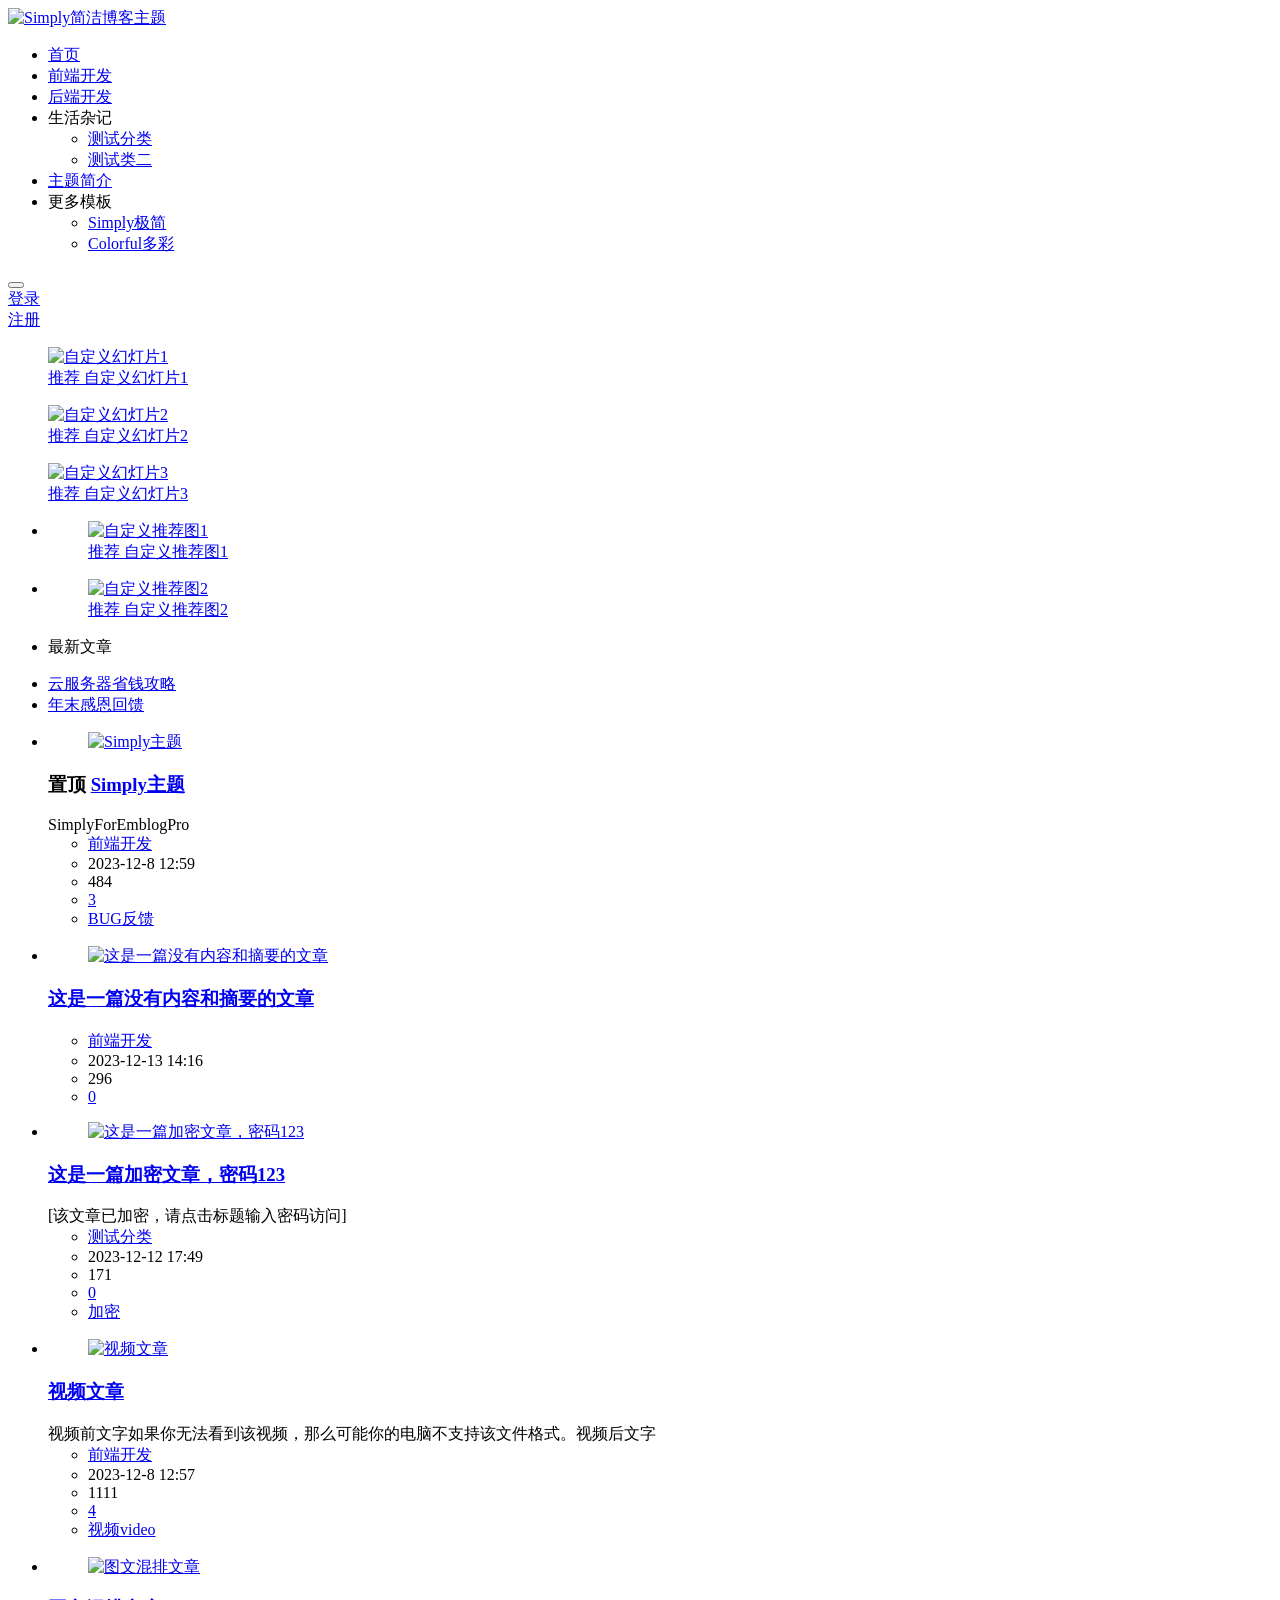
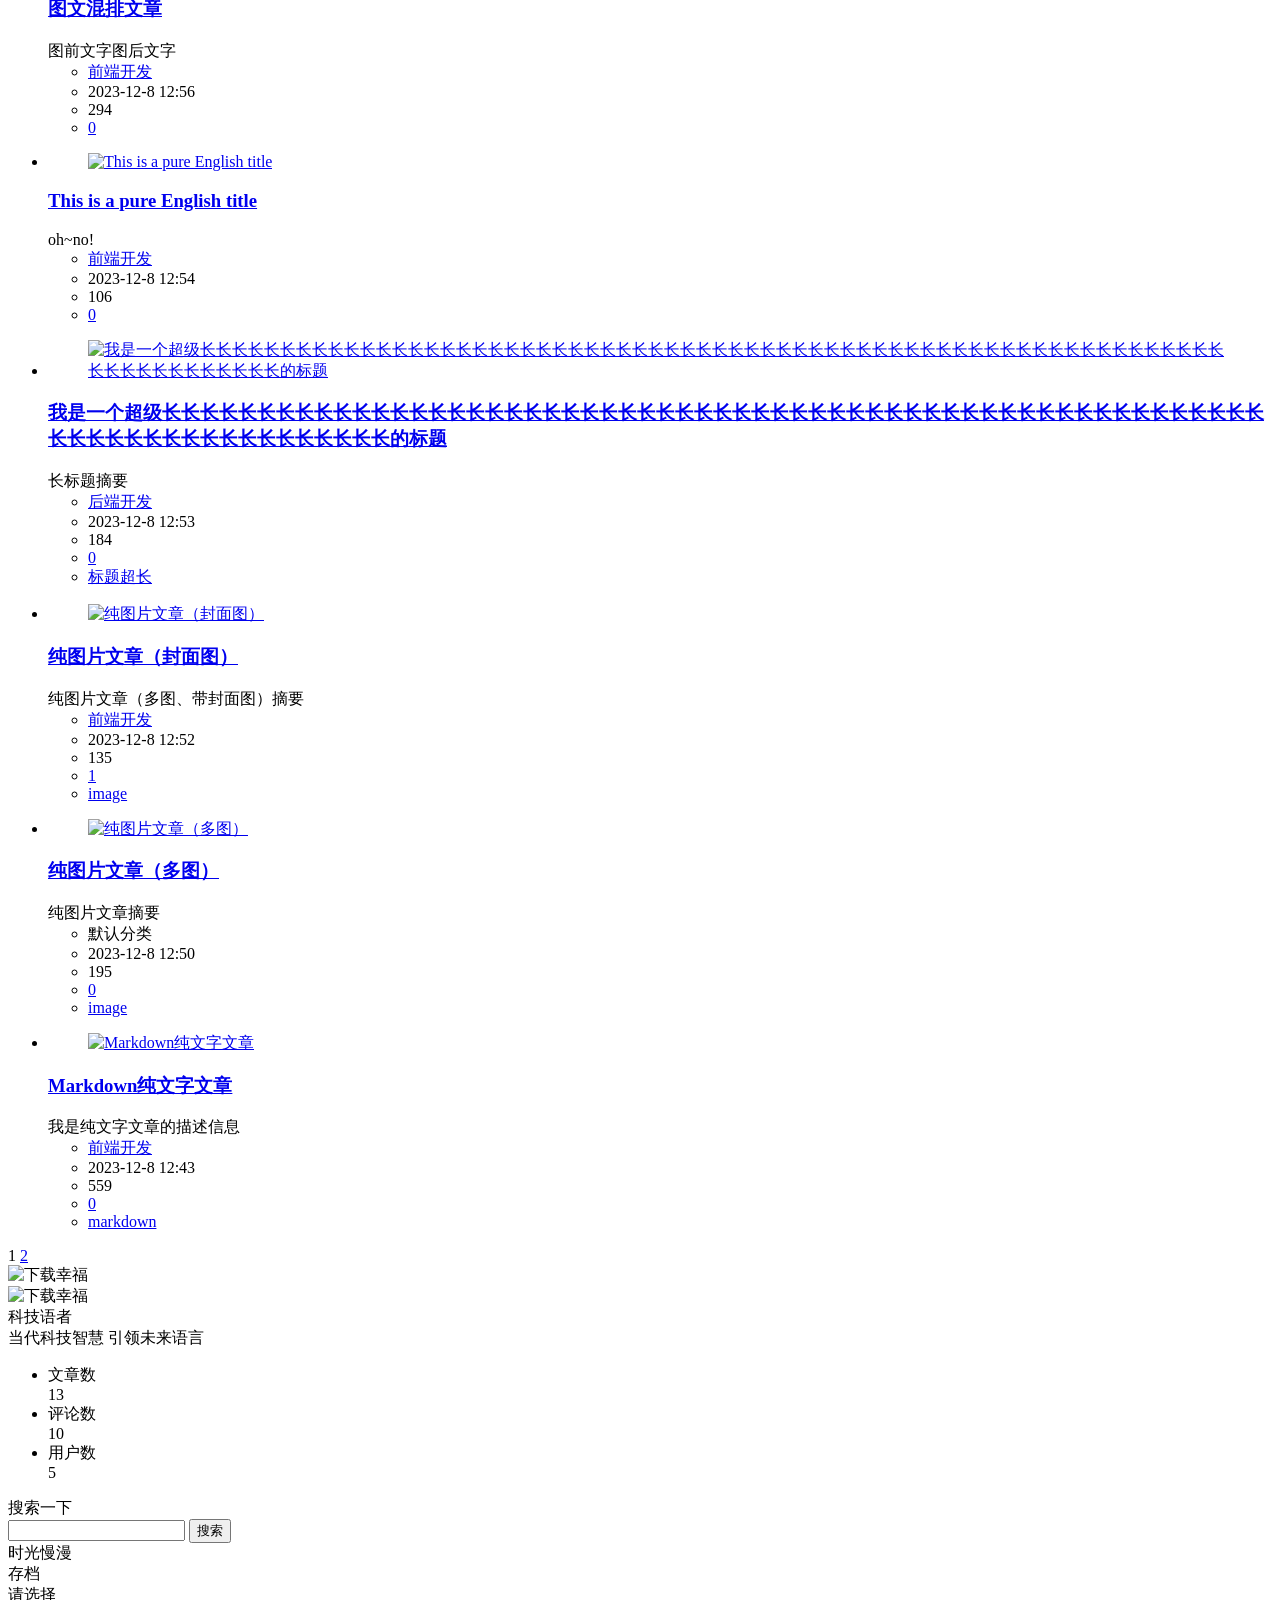
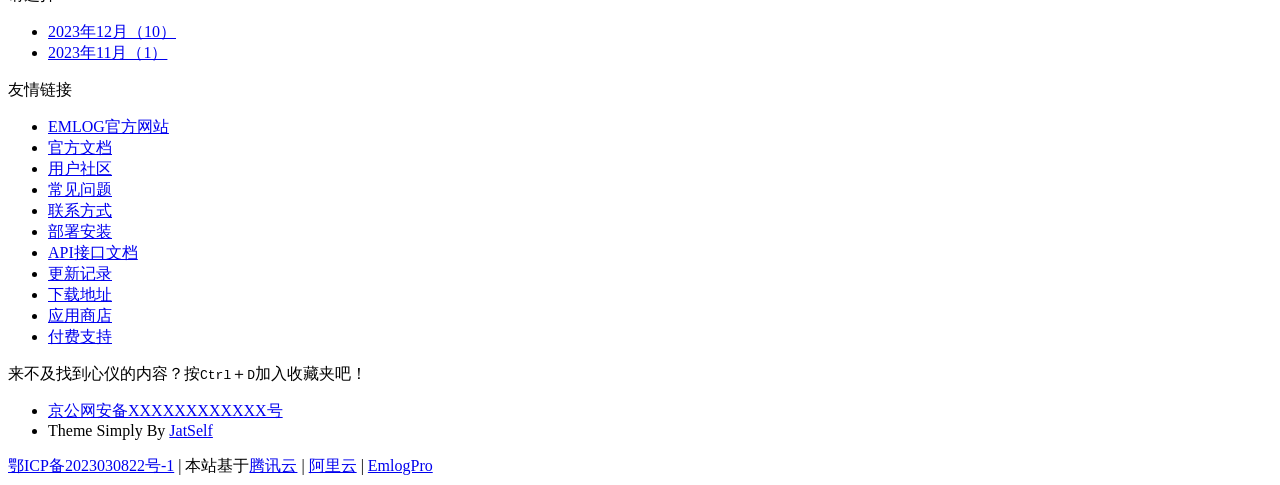
==== index.html @ cd257dc1 "Add files via upload" ====
<!DOCTYPE html>
<html lang="zh-CN">

<head>
    <meta charset="UTF-8">
    <meta name="renderer" content="webkit">
    <meta http-equiv="X-UA-Compatible" content="chrome=1,IE=edge">
    <meta name="viewport" content="width=device-width, initial-scale=1, maximum-scale=1, user-scalable=no">
    <meta name="color-scheme" content="light dark">
    <title>科技语者资源站</title>
    <link rel="shortcut icon" href="/favicon.ico">
    <link rel="stylesheet" href="https://simply.webkit.top/content/templates/simply/assets/js/layui/2.9.2/css/layui.css">
    <link rel="stylesheet" href="https://simply.webkit.top/content/templates/simply/assets/js/swiper/8.4.7/swiper-bundle.min.css">
    <link rel="stylesheet" href="https://simply.webkit.top/content/templates/simply/assets/css/reset.css">
    <link rel="stylesheet" href="https://simply.webkit.top/content/templates/simply/assets/js/icon/iconfont.css?t=1706260572">
    <link rel="stylesheet" href="https://simply.webkit.top/content/templates/simply/assets/css/simply.css?t=1706260572">
    <script>
        window.theme = {
            isMobile: /windows phone|iphone|android|HarmonyOS/gi.test(window.navigator.userAgent),
            mediaQuery: window.matchMedia('(prefers-color-scheme: dark)'),
            detectIE: function() {
                let ua = window.navigator.userAgent,
                    ie = ua.indexOf('MSIE ');
                if (ie > 0) {
                    return parseInt(ua.substring(ie + 5, ua.indexOf('.', ie)), 10);
                }
                if (ua.indexOf('Trident/') > 0) {
                    let rv = ua.indexOf('rv:');
                    return parseInt(ua.substring(rv + 3, ua.indexOf('.', rv)), 10);
                }
                let edge = ua.indexOf('.Edge/');
                return edge > 0 && parseInt(ua.substring(edge + 5, ua.indexOf('.', edge)), 10);
            },
            swiperDelay: 3
        }
        theme.detectIE() && alert('当前站点不支持IE浏览器（或您开启了兼容模式），请使用其他浏览器访问（或关闭兼容模式）。');
        localStorage.getItem('dark-mode') && document.documentElement.classList.add('dark');

        function darkModeHandler() {
            if (!theme.isMobile) return;
            if (theme.mediaQuery.matches) {
                document.documentElement.classList.remove('light');
                document.documentElement.classList.add('dark');
            } else {
                document.documentElement.classList.remove('dark');
                document.documentElement.classList.add('light');
            }
        }
        darkModeHandler();
        theme.mediaQuery.addListener(darkModeHandler);
    </script>
</head>

<body>
    <header>
        <div class="flex-v-between container">
            <div class="flex-v-center left">
                <a class="flex-v-center logo" href="https://simply.webkit.top/" title="Simply是一款简约风格的Emlog博客模板，响应式布局、界面简单大方，实用性强！">
                    <img class="image" src="/img/LOGO.png" alt="Simply简洁博客主题">
                </a>
            </div>
            <div class="flex-v-between right">
                <nav>
                    <nav>
                        <ul class="nav-items">
                            <li class="item"><a href="https://simply.webkit.top/">首页</a></li>
                            <li class="item"><a href="https://simply.webkit.top/sort/1">前端开发</a></li>
                            <li class="item"><a href="https://simply.webkit.top/sort/2">后端开发</a></li>
                            <li class="item">
                                <a>生活杂记<i class="icon-simply icon-down ml-5"></i></a>
                                <div class="nav-child-box">
                                    <ul class="nav-child-items">
                                        <li class="item"><a href="https://simply.webkit.top/sort/4">测试分类</a></li>
                                        <li class="item"><a href="https://simply.webkit.top/sort/5">测试类二</a></li>
                                    </ul>
                                </div>
                            </li>
                            <li class="item"><a href="https://simply.webkit.top/introduce.html">主题简介</a></li>
                            <li class="item">
                                <a>更多模板<i class="icon-simply icon-down ml-5"></i></a>
                                <div class="nav-child-box">
                                    <ul class="nav-child-items">
                                        <li class="item"><a href="https://simply.webkit.top/">Simply极简</a></li>
                                        <li class="item"><a href="https://colorful.webkit.top/" target="_blank">Colorful多彩</a></li>
                                    </ul>
                                </div>
                            </li>
                        </ul>
                    </nav>
                </nav>
                <div class="divider-vertical">
                    <button class="button-switch" id="dark-mode" type="button" role="switch">
        			<div class="icon-box">
        				<i class="icon-simply icon-during"></i>
        				<i class="icon-simply icon-night"></i>
        			</div>
        		</button>
                </div>
                <div class="divider-vertical"><a class="color-theme" href="https://simply.webkit.top/admin/">登录</a></div>
                <div class="divider-vertical"><a class="color-theme" href="https://simply.webkit.top/admin/account.php?action=signup">注册</a></div>
            </div>
            <div class="flex-center xs-nav-button">
                <div class="nav-burger"></div>
            </div>
            <div class="xs-nav-layer"></div>
        </div>
    </header>

    <div class="container frame-container">
        <main class="box frame-main">

            <div class="display-flex film-box">
                <div class="swiper swiper-filmstrip" id="swiper-filmstrip-index-1">
                    <div class="swiper-wrapper">
                        <div class="swiper-slide">
                            <a class="percent-image" href="https://simply.webkit.top/?post=1">
                                <figure class="figure">
                                    <img src="https://simply.webkit.top/content/templates/simply/assets/images/650_365_1.jpg" alt="自定义幻灯片1" />
                                    <figcaption class="figcaption">
                                        <span class="badge mr-5">推荐</span>
                                        <span class="title">自定义幻灯片1</span>
                                    </figcaption>
                                </figure>
                            </a>
                        </div>
                        <div class="swiper-slide">
                            <a class="percent-image" href="https://simply.webkit.top/?post=2">
                                <figure class="figure">
                                    <img src="https://simply.webkit.top/content/templates/simply/assets/images/650_365_2.jpg" alt="自定义幻灯片2" />
                                    <figcaption class="figcaption">
                                        <span class="badge mr-5">推荐</span>
                                        <span class="title">自定义幻灯片2</span>
                                    </figcaption>
                                </figure>
                            </a>
                        </div>
                        <div class="swiper-slide">
                            <a class="percent-image" href="https://simply.webkit.top/?post=3">
                                <figure class="figure">
                                    <img src="https://simply.webkit.top/content/templates/simply/assets/images/650_365_3.jpg" alt="自定义幻灯片3" />
                                    <figcaption class="figcaption">
                                        <span class="badge mr-5">推荐</span>
                                        <span class="title">自定义幻灯片3</span>
                                    </figcaption>
                                </figure>
                            </a>
                        </div>
                    </div>
                    <div class="simply-pagination"></div>
                    <div class="simply-button-prev">
                        <i class="icon-simply icon-prev"></i>
                    </div>
                    <div class="simply-button-next">
                        <i class="icon-simply icon-next"></i>
                    </div>
                </div>
                <ul class="recommend-image">
                    <li class="item">
                        <a class="percent-image" href="https://simply.webkit.top/?post=7">
                            <figure class="figure">
                                <img src="https://simply.webkit.top/content/templates/simply/assets/images/650_365_7.jpg" alt="自定义推荐图1" />
                                <figcaption class="figcaption">
                                    <span class="badge mr-5">推荐</span>
                                    <span class="title">自定义推荐图1</span>
                                </figcaption>
                            </figure>
                        </a>
                    </li>
                    <li class="item">
                        <a class="percent-image" href="https://simply.webkit.top/?post=8">
                            <figure class="figure">
                                <img src="https://simply.webkit.top/content/templates/simply/assets/images/650_365_8.jpg" alt="自定义推荐图2" />
                                <figcaption class="figcaption">
                                    <span class="badge mr-5">推荐</span>
                                    <span class="title">自定义推荐图2</span>
                                </figcaption>
                            </figure>
                        </a>
                    </li>
                </ul>
            </div>
            <div class="modularity modularity-list">
                <div class="modul-head">
                    <ul class="flex-list">
                        <li class="item active">最新文章</li>
                    </ul>
                    <ul class="flex-list">
                        <li class="item">
                            <a href="https://www.aliyun.com/daily-act/ecs/ecs_trial_benefits?userCode=0ooodptx" target="_blank">云服务器省钱攻略</a>
                        </li>
                        <li class="item">
                            <a href="https://curl.qcloud.com/tUxzPJel" target="_blank">年末感恩回馈</a>
                        </li>
                    </ul>
                </div>
                <div class="modul-body">
                    <ul class="article-list">
                        <li class="item">
                            <div class="thumbnail">
                                <a class="percent-image" href="https://simply.webkit.top/post/9">
                                    <figure class="figure">
                                        <img src="https://simply.webkit.top/content/uploadfile/202312/4b1c1702600631.jpg" alt="Simply主题" />
                                    </figure>
                                </a>
                            </div>
                            <div class="infomation">
                                <h3 class="title">
                                    <span title="首页置顶" class="badge">置顶</span> <a href="https://simply.webkit.top/post/9">Simply主题</a>
                                </h3>
                                <div class="description">SimplyForEmblogPro</div>
                                <ul class="flex-list meta">
                                    <li class="item sort">
                                        <a class="sort" href="https://simply.webkit.top/sort/1"> <i class="icon-simply icon-category mr-3"></i>前端开发 </a>
                                    </li>
                                    <!--
                                <li class="item item_author">
                                    <a class="author" href="https://simply.webkit.top/author/1"><i class="icon-simply icon-author mr-3"></i>下载幸福</a>                                </li>
                                -->
                                    <li class="item time">
                                        <i class="icon-simply icon-time mr-3"></i>2023-12-8 12:59 </li>
                                    <li class="item view">
                                        <i class="icon-simply icon-view mr-3"></i>484 </li>
                                    <li class="item comt">
                                        <a href="https://simply.webkit.top/post/9#comment"><i class="icon-simply icon-message mr-3"></i>3</a>
                                    </li>
                                    <li class="item tags">
                                        <a class="tag" href="https://simply.webkit.top/tag/BUG"><i class="icon-simply icon-tag mr-3"></i>BUG</a><a class="tag" href="https://simply.webkit.top/tag/%E5%8F%8D%E9%A6%88"><i class="icon-simply icon-tag mr-3"></i>反馈</a>                                        </li>
                                </ul>
                            </div>
                        </li>
                        <li class="item">
                            <div class="thumbnail">
                                <a class="percent-image" href="https://simply.webkit.top/post/12">
                                    <figure class="figure">
                                        <img src="https://simply.webkit.top/content/uploadfile/202312/4b1c1702460879.jpg" alt="这是一篇没有内容和摘要的文章" />
                                    </figure>
                                </a>
                            </div>
                            <div class="infomation">
                                <h3 class="title">
                                    <a href="https://simply.webkit.top/post/12">这是一篇没有内容和摘要的文章</a>
                                </h3>
                                <div class="description"></div>
                                <ul class="flex-list meta">
                                    <li class="item sort">
                                        <a class="sort" href="https://simply.webkit.top/sort/1"> <i class="icon-simply icon-category mr-3"></i>前端开发 </a>
                                    </li>
                                    <!--
                                <li class="item item_author">
                                    <a class="author" href="https://simply.webkit.top/author/1"><i class="icon-simply icon-author mr-3"></i>下载幸福</a>                                </li>
                                -->
                                    <li class="item time">
                                        <i class="icon-simply icon-time mr-3"></i>2023-12-13 14:16 </li>
                                    <li class="item view">
                                        <i class="icon-simply icon-view mr-3"></i>296 </li>
                                    <li class="item comt">
                                        <a href="https://simply.webkit.top/post/12#comment"><i class="icon-simply icon-message mr-3"></i>0</a>
                                    </li>
                                </ul>
                            </div>
                        </li>
                        <li class="item">
                            <div class="thumbnail">
                                <a class="percent-image" href="https://simply.webkit.top/post/11">
                                    <figure class="figure">
                                        <img src="https://simply.webkit.top/content/uploadfile/202312/4b1c1702533369.jpg" alt="这是一篇加密文章，密码123" />
                                    </figure>
                                </a>
                            </div>
                            <div class="infomation">
                                <h3 class="title">
                                    <a href="https://simply.webkit.top/post/11">这是一篇加密文章，密码123</a>
                                </h3>
                                <div class="description">[该文章已加密，请点击标题输入密码访问]</div>
                                <ul class="flex-list meta">
                                    <li class="item sort">
                                        <a class="sort" href="https://simply.webkit.top/sort/4"> <i class="icon-simply icon-category mr-3"></i>测试分类 </a>
                                    </li>
                                    <!--
                                <li class="item item_author">
                                    <a class="author" href="https://simply.webkit.top/author/1"><i class="icon-simply icon-author mr-3"></i>下载幸福</a>                                </li>
                                -->
                                    <li class="item time">
                                        <i class="icon-simply icon-time mr-3"></i>2023-12-12 17:49 </li>
                                    <li class="item view">
                                        <i class="icon-simply icon-view mr-3"></i>171 </li>
                                    <li class="item comt">
                                        <a href="https://simply.webkit.top/post/11#comment"><i class="icon-simply icon-message mr-3"></i>0</a>
                                    </li>
                                    <li class="item tags">
                                        <a class="tag" href="https://simply.webkit.top/tag/%E5%8A%A0%E5%AF%86"><i class="icon-simply icon-tag mr-3"></i>加密</a> </li>
                                </ul>
                            </div>
                        </li>
                        <li class="item">
                            <div class="thumbnail">
                                <a class="percent-image" href="https://simply.webkit.top/post/8">
                                    <figure class="figure">
                                        <img src="https://simply.webkit.top/content/uploadfile/202312/4b1c1702460836.jpg" alt="视频文章" />
                                    </figure>
                                </a>
                            </div>
                            <div class="infomation">
                                <h3 class="title">
                                    <a href="https://simply.webkit.top/post/8">视频文章</a>
                                </h3>
                                <div class="description">视频前文字如果你无法看到该视频，那么可能你的电脑不支持该文件格式。视频后文字</div>
                                <ul class="flex-list meta">
                                    <li class="item sort">
                                        <a class="sort" href="https://simply.webkit.top/sort/1"> <i class="icon-simply icon-category mr-3"></i>前端开发 </a>
                                    </li>
                                    <!--
                                <li class="item item_author">
                                    <a class="author" href="https://simply.webkit.top/author/1"><i class="icon-simply icon-author mr-3"></i>下载幸福</a>                                </li>
                                -->
                                    <li class="item time">
                                        <i class="icon-simply icon-time mr-3"></i>2023-12-8 12:57 </li>
                                    <li class="item view">
                                        <i class="icon-simply icon-view mr-3"></i>1111 </li>
                                    <li class="item comt">
                                        <a href="https://simply.webkit.top/post/8#comment"><i class="icon-simply icon-message mr-3"></i>4</a>
                                    </li>
                                    <li class="item tags">
                                        <a class="tag" href="https://simply.webkit.top/tag/%E8%A7%86%E9%A2%91"><i class="icon-simply icon-tag mr-3"></i>视频</a><a class="tag" href="https://simply.webkit.top/tag/video"><i class="icon-simply icon-tag mr-3"></i>video</a>                                        </li>
                                </ul>
                            </div>
                        </li>
                        <li class="item">
                            <div class="thumbnail">
                                <a class="percent-image" href="https://simply.webkit.top/post/7">
                                    <figure class="figure">
                                        <img src="https://simply.webkit.top/content/uploadfile/202312/4b1c1702011424.jpg" alt="图文混排文章" />
                                    </figure>
                                </a>
                            </div>
                            <div class="infomation">
                                <h3 class="title">
                                    <a href="https://simply.webkit.top/post/7">图文混排文章</a>
                                </h3>
                                <div class="description">图前文字图后文字</div>
                                <ul class="flex-list meta">
                                    <li class="item sort">
                                        <a class="sort" href="https://simply.webkit.top/sort/1"> <i class="icon-simply icon-category mr-3"></i>前端开发 </a>
                                    </li>
                                    <!--
                                <li class="item item_author">
                                    <a class="author" href="https://simply.webkit.top/author/1"><i class="icon-simply icon-author mr-3"></i>下载幸福</a>                                </li>
                                -->
                                    <li class="item time">
                                        <i class="icon-simply icon-time mr-3"></i>2023-12-8 12:56 </li>
                                    <li class="item view">
                                        <i class="icon-simply icon-view mr-3"></i>294 </li>
                                    <li class="item comt">
                                        <a href="https://simply.webkit.top/post/7#comment"><i class="icon-simply icon-message mr-3"></i>0</a>
                                    </li>
                                </ul>
                            </div>
                        </li>
                        <li class="item">
                            <div class="thumbnail">
                                <a class="percent-image" href="https://simply.webkit.top/post/6">
                                    <figure class="figure">
                                        <img src="https://simply.webkit.top/content/uploadfile/202312/4b1c1702862180.jpg" alt="This is a pure English title" />
                                    </figure>
                                </a>
                            </div>
                            <div class="infomation">
                                <h3 class="title">
                                    <a href="https://simply.webkit.top/post/6">This is a pure English title</a>
                                </h3>
                                <div class="description">oh~no!</div>
                                <ul class="flex-list meta">
                                    <li class="item sort">
                                        <a class="sort" href="https://simply.webkit.top/sort/1"> <i class="icon-simply icon-category mr-3"></i>前端开发 </a>
                                    </li>
                                    <!--
                                <li class="item item_author">
                                    <a class="author" href="https://simply.webkit.top/author/1"><i class="icon-simply icon-author mr-3"></i>下载幸福</a>                                </li>
                                -->
                                    <li class="item time">
                                        <i class="icon-simply icon-time mr-3"></i>2023-12-8 12:54 </li>
                                    <li class="item view">
                                        <i class="icon-simply icon-view mr-3"></i>106 </li>
                                    <li class="item comt">
                                        <a href="https://simply.webkit.top/post/6#comment"><i class="icon-simply icon-message mr-3"></i>0</a>
                                    </li>
                                </ul>
                            </div>
                        </li>
                        <li class="item">
                            <div class="thumbnail">
                                <a class="percent-image" href="https://simply.webkit.top/post/5">
                                    <figure class="figure">
                                        <img src="https://simply.webkit.top/content/uploadfile/202312/4b1c1702533383.jpg" alt="我是一个超级长长长长长长长长长长长长长长长长长长长长长长长长长长长长长长长长长长长长长长长长长长长长长长长长长长长长长长长长长长长长长长长长长长长长长长长长长长长长的标题" />
                                    </figure>
                                </a>
                            </div>
                            <div class="infomation">
                                <h3 class="title">
                                    <a href="https://simply.webkit.top/post/5">我是一个超级长长长长长长长长长长长长长长长长长长长长长长长长长长长长长长长长长长长长长长长长长长长长长长长长长长长长长长长长长长长长长长长长长长长长长长长长长长长长的标题</a>
                                </h3>
                                <div class="description">长标题摘要</div>
                                <ul class="flex-list meta">
                                    <li class="item sort">
                                        <a class="sort" href="https://simply.webkit.top/sort/2"> <i class="icon-simply icon-category mr-3"></i>后端开发 </a>
                                    </li>
                                    <!--
                                <li class="item item_author">
                                    <a class="author" href="https://simply.webkit.top/author/1"><i class="icon-simply icon-author mr-3"></i>下载幸福</a>                                </li>
                                -->
                                    <li class="item time">
                                        <i class="icon-simply icon-time mr-3"></i>2023-12-8 12:53 </li>
                                    <li class="item view">
                                        <i class="icon-simply icon-view mr-3"></i>184 </li>
                                    <li class="item comt">
                                        <a href="https://simply.webkit.top/post/5#comment"><i class="icon-simply icon-message mr-3"></i>0</a>
                                    </li>
                                    <li class="item tags">
                                        <a class="tag" href="https://simply.webkit.top/tag/%E6%A0%87%E9%A2%98"><i class="icon-simply icon-tag mr-3"></i>标题</a><a class="tag" href="https://simply.webkit.top/tag/%E8%B6%85%E9%95%BF"><i class="icon-simply icon-tag mr-3"></i>超长</a>                                        </li>
                                </ul>
                            </div>
                        </li>
                        <li class="item">
                            <div class="thumbnail">
                                <a class="percent-image" href="https://simply.webkit.top/post/4">
                                    <figure class="figure">
                                        <img src="https://simply.webkit.top/content/uploadfile/202312/4b1c1702011154.jpg" alt="纯图片文章（封面图）" />
                                    </figure>
                                </a>
                            </div>
                            <div class="infomation">
                                <h3 class="title">
                                    <a href="https://simply.webkit.top/post/4">纯图片文章（封面图）</a>
                                </h3>
                                <div class="description">纯图片文章（多图、带封面图）摘要</div>
                                <ul class="flex-list meta">
                                    <li class="item sort">
                                        <a class="sort" href="https://simply.webkit.top/sort/1"> <i class="icon-simply icon-category mr-3"></i>前端开发 </a>
                                    </li>
                                    <!--
                                <li class="item item_author">
                                    <a class="author" href="https://simply.webkit.top/author/1"><i class="icon-simply icon-author mr-3"></i>下载幸福</a>                                </li>
                                -->
                                    <li class="item time">
                                        <i class="icon-simply icon-time mr-3"></i>2023-12-8 12:52 </li>
                                    <li class="item view">
                                        <i class="icon-simply icon-view mr-3"></i>135 </li>
                                    <li class="item comt">
                                        <a href="https://simply.webkit.top/post/4#comment"><i class="icon-simply icon-message mr-3"></i>1</a>
                                    </li>
                                    <li class="item tags">
                                        <a class="tag" href="https://simply.webkit.top/tag/image"><i class="icon-simply icon-tag mr-3"></i>image</a> </li>
                                </ul>
                            </div>
                        </li>
                        <li class="item">
                            <div class="thumbnail">
                                <a class="percent-image" href="https://simply.webkit.top/post/3">
                                    <figure class="figure">
                                        <img src="https://simply.webkit.top/content/uploadfile/202312/4b1c1702533484.jpg" alt="纯图片文章（多图）" />
                                    </figure>
                                </a>
                            </div>
                            <div class="infomation">
                                <h3 class="title">
                                    <a href="https://simply.webkit.top/post/3">纯图片文章（多图）</a>
                                </h3>
                                <div class="description">纯图片文章摘要</div>
                                <ul class="flex-list meta">
                                    <li class="item sort">
                                        <span class="sort"><i class="icon-simply icon-category mr-3"></i>默认分类</span>
                                    </li>
                                    <!--
                                <li class="item item_author">
                                    <a class="author" href="https://simply.webkit.top/author/1"><i class="icon-simply icon-author mr-3"></i>下载幸福</a>                                </li>
                                -->
                                    <li class="item time">
                                        <i class="icon-simply icon-time mr-3"></i>2023-12-8 12:50 </li>
                                    <li class="item view">
                                        <i class="icon-simply icon-view mr-3"></i>195 </li>
                                    <li class="item comt">
                                        <a href="https://simply.webkit.top/post/3#comment"><i class="icon-simply icon-message mr-3"></i>0</a>
                                    </li>
                                    <li class="item tags">
                                        <a class="tag" href="https://simply.webkit.top/tag/image"><i class="icon-simply icon-tag mr-3"></i>image</a> </li>
                                </ul>
                            </div>
                        </li>
                        <li class="item">
                            <div class="thumbnail">
                                <a class="percent-image" href="https://simply.webkit.top/post/2">
                                    <figure class="figure">
                                        <img src="https://simply.webkit.top/content/uploadfile/202312/4b1c1702533422.jpg" alt="Markdown纯文字文章" />
                                    </figure>
                                </a>
                            </div>
                            <div class="infomation">
                                <h3 class="title">
                                    <a href="https://simply.webkit.top/post/2">Markdown纯文字文章</a>
                                </h3>
                                <div class="description">我是纯文字文章的描述信息</div>
                                <ul class="flex-list meta">
                                    <li class="item sort">
                                        <a class="sort" href="https://simply.webkit.top/sort/1"> <i class="icon-simply icon-category mr-3"></i>前端开发 </a>
                                    </li>
                                    <!--
                                <li class="item item_author">
                                    <a class="author" href="https://simply.webkit.top/author/1"><i class="icon-simply icon-author mr-3"></i>下载幸福</a>                                </li>
                                -->
                                    <li class="item time">
                                        <i class="icon-simply icon-time mr-3"></i>2023-12-8 12:43 </li>
                                    <li class="item view">
                                        <i class="icon-simply icon-view mr-3"></i>559 </li>
                                    <li class="item comt">
                                        <a href="https://simply.webkit.top/post/2#comment"><i class="icon-simply icon-message mr-3"></i>0</a>
                                    </li>
                                    <li class="item tags">
                                        <a class="tag" href="https://simply.webkit.top/tag/markdown"><i class="icon-simply icon-tag mr-3"></i>markdown</a> </li>
                                </ul>
                            </div>
                        </li>
                    </ul>
                    <div class="pagination">
                        <span>1</span> <a href="https://simply.webkit.top/page/2">2</a> </div>
                </div>
            </div>
        </main>
        <aside class="frame-aside">

            <div class="box aside-blogger">
                <div class="blogger-image">
                    <img src="https://simply.webkit.top/content/templates/simply/assets/images/blogger.jpg" alt="下载幸福" />
                </div>
                <div class="user-info">
                    <div class="avatar">
                        <img src="https://simply.webkit.top/content/uploadfile/202312/ad7b1702010445.jpg" alt="下载幸福" />
                    </div>
                    <div class="user-meta">
                        <div class="nickname">科技语者</div>
                        <div class="other">当代科技智慧 引领未来语言</div>
                    </div>
                </div>
                <ul class="flex-list blogger-statistic">
                    <li class="item">
                        <div class="name">文章数</div>
                        <div class="value">13</div>
                    </li>
                    <li class="item">
                        <div class="name">评论数</div>
                        <div class="value">10</div>
                    </li>
                    <li class="item">
                        <div class="name">用户数</div>
                        <div class="value">5</div>
                    </li>
                </ul>
            </div>
            <div class="box modularity aside-search">
                <div class="modul-head">
                    <div class="modul-title">
                        <i class="icon-simply icon-search mr-5"></i>搜索一下 </div>
                    <div class="colorful-dot"></div>
                </div>
                <div class="modul-body">
                    <form name="aside-search-form" method="get" action="https://simply.webkit.top/index.php">
                        <input name="keyword" class="search-input" autocomplete="off" aria-label="Search" type="text">
                        <button type="submit" class="search-submit">搜索</button>
                    </form>
                </div>
            </div>
            <div class="box modularity aside-puzzle">
                <div class="modul-head">
                    <div class="modul-title">
                        <i class="icon-simply icon-puzzle mr-5"></i>时光慢漫 </div>
                    <div class="colorful-dot"></div>
                </div>
                <div class="modul-body">
                    <div class="aside-timelife-body"></div>
                </div>
            </div>
            <div class="box modularity aside-archive">
                <div class="modul-head">
                    <div class="modul-title">
                        <i class="icon-simply icon-archive mr-5"></i>存档 </div>
                    <div class="colorful-dot"></div>
                </div>
                <div class="modul-body">
                    <div class="virtual-select">
                        <div class="action">
                            <div class="value">请选择</div>
                            <i class="icon-simply icon-down"></i>
                        </div>
                        <ul class="select">
                            <li class="option"><a href="https://simply.webkit.top/record/202312">2023年12月（10）</a></li>
                            <li class="option"><a href="https://simply.webkit.top/record/202311">2023年11月（1）</a></li>
                        </ul>
                    </div>
                </div>
            </div>
        </aside>
    </div>
    <div class="container">
        <div class="box modularity aside-interlinkage">
            <div class="modul-head">
                <div class="modul-title">
                    <i class="icon-simply icon-link mr-5"></i>友情链接 </div>
                <div class="colorful-dot"></div>
            </div>
            <div class="modul-body">
                <ul class="flex-list flex-warp aside-interlinkage-list">
                    <li class="item"><a href="https://www.emlog.net/?ic=RTOJY8Un" title="emlog官方主页" target="_blank">EMLOG官方网站</a></li>
                    <li class="item"><a href="https://www.emlog.net/docs/" title="" target="_blank">官方文档</a></li>
                    <li class="item"><a href="https://www.emlog.cn/" title="" target="_blank">用户社区</a></li>
                    <li class="item"><a href="https://www.emlog.net/docs/#/faq" title="" target="_blank">常见问题</a></li>
                    <li class="item"><a href="https://www.emlog.net/docs/#/contact" title="" target="_blank">联系方式</a></li>
                    <li class="item"><a href="https://www.emlog.net/docs/#/install" title="" target="_blank">部署安装</a></li>
                    <li class="item"><a href="https://www.emlog.net/docs/#/api" title="" target="_blank">API接口文档</a></li>
                    <li class="item"><a href="https://www.emlog.net/docs/#/changelog" title="" target="_blank">更新记录</a></li>
                    <li class="item"><a href="https://www.emlog.net/download" title="" target="_blank">下载地址</a></li>
                    <li class="item"><a href="https://www.emlog.net/template" title="" target="_blank">应用商店</a></li>
                    <li class="item"><a href="https://www.emlog.net/register?ic=RTOJY8Un" title="" target="_blank">付费支持</a></li>
                </ul>
            </div>
        </div>
    </div>

    <footer>
        <div class="container">
            <div class="xs-hidden">来不及找到心仪的内容？按<kbd class="mx-5">Ctrl</kbd>＋<kbd class="mx-5">D</kbd>加入收藏夹吧！</div>
            <ul class="flex-list">
                <li class="item"><a href="//www.beian.gov.cn/portal/registerSystemInfo?recordcode=京公网安备XXXXXXXXXXXX号" target="_blank">京公网安备XXXXXXXXXXXX号</a></li>
                <li class="item">Theme Simply By <a href="//www.webkit.top" target="_blank">JatSelf</a></li>
            </ul>
            <div class="info">
                <a href="https://beian.miit.gov.cn/" target="_blank">鄂ICP备2023030822号-1</a> | 本站基于<a href="https://curl.qcloud.com/tUxzPJel" target="_blank">腾讯云</a> | <a href="https://www.aliyun.com/daily-act/ecs/ecs_trial_benefits?userCode=0ooodptx"
                    target="_blank">阿里云</a> | <a href="https://www.emlog.net" target="_blank">EmlogPro</a>
                <script>
                    ! function(p) {
                        "use strict";
                        ! function(t) {
                            var s = window,
                                e = document,
                                i = p,
                                c = "".concat("https:" === e.location.protocol ? "https://" : "http://", "sdk.51.la/js-sdk-pro.min.js"),
                                n = e.createElement("script"),
                                r = e.getElementsByTagName("script")[0];
                            n.type = "text/javascript", n.setAttribute("charset", "UTF-8"), n.async = !0, n.src = c, n.id = "LA_COLLECT", i.d = n;
                            var o = function() {
                                s.LA.ids.push(i)
                            };
                            s.LA ? s.LA.ids && o() : (s.LA = p, s.LA.ids = [], o()), r.parentNode.insertBefore(n, r)
                        }()
                    }({
                        id: "KHHxF3AZ2YznjvOy",
                        ck: "KHHxF3AZ2YznjvOy",
                        autoTrack: true,
                        hashMode: true
                    });
                </script>
            </div>
        </div>
    </footer>
    <div class="sidebar">
        <div class="item sidebar-totop">
            <i class="icon-simply icon-totop"></i>
        </div>
    </div>
    <script src="https://simply.webkit.top/content/templates/simply/assets/js/jquery/3.6.4/jquery.min.js"></script>
    <script src="https://simply.webkit.top/content/templates/simply/assets/js/layui/2.9.2/layui.js"></script>
    <script src="https://simply.webkit.top/content/templates/simply/assets/js/swiper/8.4.7/swiper-bundle.min.js"></script>
    <script src="https://simply.webkit.top/content/templates/simply/assets/js/clipboard/2.0.11/clipboard.min.js"></script>
    <script src="https://simply.webkit.top/content/templates/simply/assets/js/simply.js?t=1706260572"></script>
</body>

</html>
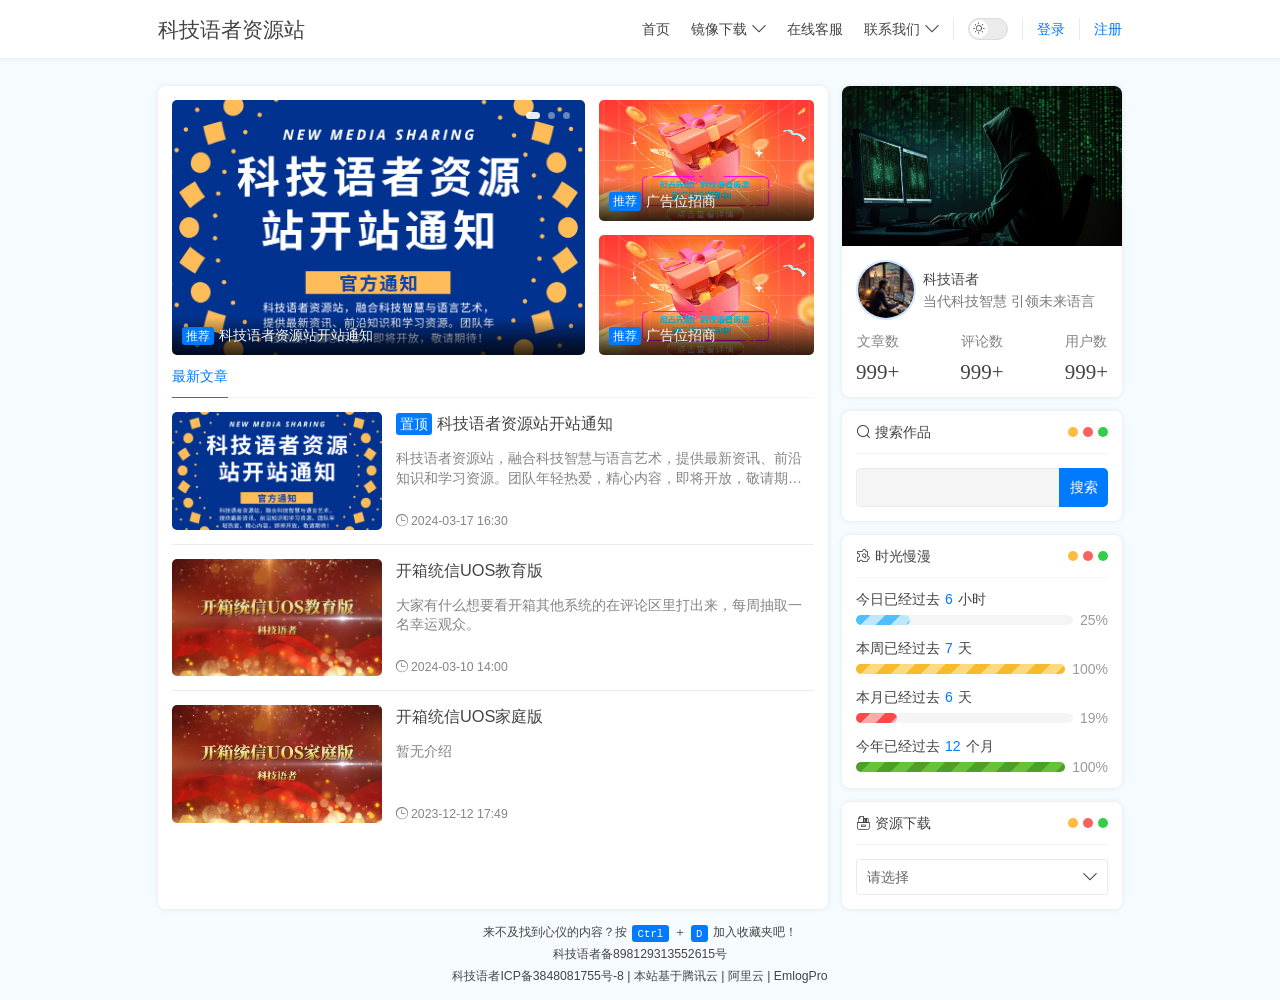
==== commit e873ddc8: "Add files via upload" ====
--- a/index.html
+++ b/index.html
@@ -9,11 +9,11 @@
     <meta name="color-scheme" content="light dark">
     <title>科技语者资源站</title>
     <link rel="shortcut icon" href="/favicon.ico">
-    <link rel="stylesheet" href="https://simply.webkit.top/content/templates/simply/assets/js/layui/2.9.2/css/layui.css">
-    <link rel="stylesheet" href="https://simply.webkit.top/content/templates/simply/assets/js/swiper/8.4.7/swiper-bundle.min.css">
-    <link rel="stylesheet" href="https://simply.webkit.top/content/templates/simply/assets/css/reset.css">
-    <link rel="stylesheet" href="https://simply.webkit.top/content/templates/simply/assets/js/icon/iconfont.css?t=1706260572">
-    <link rel="stylesheet" href="https://simply.webkit.top/content/templates/simply/assets/css/simply.css?t=1706260572">
+    <link rel="stylesheet" href="/css/layui.css">
+    <link rel="stylesheet" href="/css/swiper-bundle.min.css">
+    <link rel="stylesheet" href="/css/reset.css">
+    <link rel="stylesheet" href="/css/iconfont.css?t=1706260572">
+    <link rel="stylesheet" href="/css/simply.css?t=1706260572">
     <script>
         window.theme = {
             isMobile: /windows phone|iphone|android|HarmonyOS/gi.test(window.navigator.userAgent),
@@ -55,33 +55,34 @@
     <header>
         <div class="flex-v-between container">
             <div class="flex-v-center left">
-                <a class="flex-v-center logo" href="https://simply.webkit.top/" title="Simply是一款简约风格的Emlog博客模板，响应式布局、界面简单大方，实用性强！">
-                    <img class="image" src="/img/LOGO.png" alt="Simply简洁博客主题">
-                </a>
+                <a class="flex-v-center logo" href="/index.html" title="这里是免费的资源下载网站">
+                    科技语者资源站 </a>
             </div>
             <div class="flex-v-between right">
                 <nav>
                     <nav>
                         <ul class="nav-items">
-                            <li class="item"><a href="https://simply.webkit.top/">首页</a></li>
-                            <li class="item"><a href="https://simply.webkit.top/sort/1">前端开发</a></li>
-                            <li class="item"><a href="https://simply.webkit.top/sort/2">后端开发</a></li>
+                            <li class="item"><a href="/index.html">首页</a></li>
+
+
                             <li class="item">
-                                <a>生活杂记<i class="icon-simply icon-down ml-5"></i></a>
+                                <a>镜像下载<i class="icon-simply icon-down ml-5"></i></a>
                                 <div class="nav-child-box">
                                     <ul class="nav-child-items">
-                                        <li class="item"><a href="https://simply.webkit.top/sort/4">测试分类</a></li>
-                                        <li class="item"><a href="https://simply.webkit.top/sort/5">测试类二</a></li>
+                                        <li class="item"><a href="/resource/uos.html">统信UOS</a></li>
+                                        <li class="item"><a href="/resource/windows.html" target="_blank">windows</a></li>
                                     </ul>
                                 </div>
                             </li>
-                            <li class="item"><a href="https://simply.webkit.top/introduce.html">主题简介</a></li>
                             <li class="item">
-                                <a>更多模板<i class="icon-simply icon-down ml-5"></i></a>
+                                <a href="https://chatbot.weixin.qq.com/webapp/6uBUvlZRRCueVjZ4brODzuPu1IL6me?robotName=%E7%A7%91%E6%8A%80%E8%AF%AD%E8%80%85">在线客服</a>
+                            </li>
+                            <li class="item">
+                                <a>联系我们<i class="icon-simply icon-down ml-5"></i></a>
                                 <div class="nav-child-box">
                                     <ul class="nav-child-items">
-                                        <li class="item"><a href="https://simply.webkit.top/">Simply极简</a></li>
-                                        <li class="item"><a href="https://colorful.webkit.top/" target="_blank">Colorful多彩</a></li>
+                                        <li class="item"><a href="/404.html">社交群聊</a></li>
+                                        <li class="item"><a href="/404.html">企业微信</a></li>
                                     </ul>
                                 </div>
                             </li>
@@ -96,8 +97,8 @@
         			</div>
         		</button>
                 </div>
-                <div class="divider-vertical"><a class="color-theme" href="https://simply.webkit.top/admin/">登录</a></div>
-                <div class="divider-vertical"><a class="color-theme" href="https://simply.webkit.top/admin/account.php?action=signup">注册</a></div>
+                <div class="divider-vertical"><a class="color-theme" href="/login/signin.html">登录</a></div>
+                <div class="divider-vertical"><a class="color-theme" href="/login/signup.html">注册</a></div>
             </div>
             <div class="flex-center xs-nav-button">
                 <div class="nav-burger"></div>
@@ -113,34 +114,34 @@
                 <div class="swiper swiper-filmstrip" id="swiper-filmstrip-index-1">
                     <div class="swiper-wrapper">
                         <div class="swiper-slide">
-                            <a class="percent-image" href="https://simply.webkit.top/?post=1">
+                            <a class="percent-image" href="/page/tz/">
                                 <figure class="figure">
-                                    <img src="https://simply.webkit.top/content/templates/simply/assets/images/650_365_1.jpg" alt="自定义幻灯片1" />
+                                    <img src="/img/科技语者资源站开站通知.png" alt="科技语者资源站开站通知" />
                                     <figcaption class="figcaption">
                                         <span class="badge mr-5">推荐</span>
-                                        <span class="title">自定义幻灯片1</span>
+                                        <span class="title">科技语者资源站开站通知</span>
                                     </figcaption>
                                 </figure>
                             </a>
                         </div>
                         <div class="swiper-slide">
-                            <a class="percent-image" href="https://simply.webkit.top/?post=2">
+                            <a class="percent-image" href="/page/video/01/">
                                 <figure class="figure">
-                                    <img src="https://simply.webkit.top/content/templates/simply/assets/images/650_365_2.jpg" alt="自定义幻灯片2" />
+                                    <img src="/img/108b647c46cc3ad1d004faa0dffca2374d50d2db.jpg" alt="统信UOS教育版开箱" />
                                     <figcaption class="figcaption">
                                         <span class="badge mr-5">推荐</span>
-                                        <span class="title">自定义幻灯片2</span>
+                                        <span class="title">统信UOS教育版开箱</span>
                                     </figcaption>
                                 </figure>
                             </a>
                         </div>
                         <div class="swiper-slide">
-                            <a class="percent-image" href="https://simply.webkit.top/?post=3">
+                            <a class="percent-image" href="/page/video/02/">
                                 <figure class="figure">
-                                    <img src="https://simply.webkit.top/content/templates/simply/assets/images/650_365_3.jpg" alt="自定义幻灯片3" />
+                                    <img src="/img/49cb2834113a5413432d5dc294b7c96cd2280132.jpg" alt="开箱统信UOS家庭版" />
                                     <figcaption class="figcaption">
                                         <span class="badge mr-5">推荐</span>
-                                        <span class="title">自定义幻灯片3</span>
+                                        <span class="title">开箱统信UOS家庭版</span>
                                     </figcaption>
                                 </figure>
                             </a>
@@ -156,23 +157,23 @@
                 </div>
                 <ul class="recommend-image">
                     <li class="item">
-                        <a class="percent-image" href="https://simply.webkit.top/?post=7">
+                        <a class="percent-image" href="https://www.wjx.cn/vm/OtHVZiq.aspx# ">
                             <figure class="figure">
-                                <img src="https://simply.webkit.top/content/templates/simply/assets/images/650_365_7.jpg" alt="自定义推荐图1" />
+                                <img src="/img/1.png" alt="广告位招商" />
                                 <figcaption class="figcaption">
                                     <span class="badge mr-5">推荐</span>
-                                    <span class="title">自定义推荐图1</span>
+                                    <span class="title">广告位招商</span>
                                 </figcaption>
                             </figure>
                         </a>
                     </li>
                     <li class="item">
-                        <a class="percent-image" href="https://simply.webkit.top/?post=8">
+                        <a class="percent-image" href="https://www.wjx.cn/vm/OtHVZiq.aspx# ">
                             <figure class="figure">
-                                <img src="https://simply.webkit.top/content/templates/simply/assets/images/650_365_8.jpg" alt="自定义推荐图2" />
+                                <img src="/img/1.png" alt="广告位招商" />
                                 <figcaption class="figcaption">
                                     <span class="badge mr-5">推荐</span>
-                                    <span class="title">自定义推荐图2</span>
+                                    <span class="title">广告位招商</span>
                                 </figcaption>
                             </figure>
                         </a>
@@ -184,78 +185,45 @@
                     <ul class="flex-list">
                         <li class="item active">最新文章</li>
                     </ul>
-                    <ul class="flex-list">
-                        <li class="item">
-                            <a href="https://www.aliyun.com/daily-act/ecs/ecs_trial_benefits?userCode=0ooodptx" target="_blank">云服务器省钱攻略</a>
-                        </li>
-                        <li class="item">
-                            <a href="https://curl.qcloud.com/tUxzPJel" target="_blank">年末感恩回馈</a>
-                        </li>
-                    </ul>
                 </div>
                 <div class="modul-body">
                     <ul class="article-list">
                         <li class="item">
                             <div class="thumbnail">
-                                <a class="percent-image" href="https://simply.webkit.top/post/9">
+                                <a class="percent-image" href="/page/tz/">
                                     <figure class="figure">
-                                        <img src="https://simply.webkit.top/content/uploadfile/202312/4b1c1702600631.jpg" alt="Simply主题" />
+                                        <img src="/img/科技语者资源站开站通知.png" alt="通知" />
                                     </figure>
                                 </a>
                             </div>
                             <div class="infomation">
                                 <h3 class="title">
-                                    <span title="首页置顶" class="badge">置顶</span> <a href="https://simply.webkit.top/post/9">Simply主题</a>
+                                    <span title="首页置顶" class="badge">置顶</span> <a href="/page/tz/">科技语者资源站开站通知</a>
                                 </h3>
-                                <div class="description">SimplyForEmblogPro</div>
+                                <div class="description">科技语者资源站，融合科技智慧与语言艺术，提供最新资讯、前沿知识和学习资源。团队年轻热爱，精心内容，即将开放，敬请期待！</div>
                                 <ul class="flex-list meta">
-                                    <li class="item sort">
-                                        <a class="sort" href="https://simply.webkit.top/sort/1"> <i class="icon-simply icon-category mr-3"></i>前端开发 </a>
-                                    </li>
-                                    <!--
-                                <li class="item item_author">
-                                    <a class="author" href="https://simply.webkit.top/author/1"><i class="icon-simply icon-author mr-3"></i>下载幸福</a>                                </li>
-                                -->
                                     <li class="item time">
-                                        <i class="icon-simply icon-time mr-3"></i>2023-12-8 12:59 </li>
-                                    <li class="item view">
-                                        <i class="icon-simply icon-view mr-3"></i>484 </li>
-                                    <li class="item comt">
-                                        <a href="https://simply.webkit.top/post/9#comment"><i class="icon-simply icon-message mr-3"></i>3</a>
-                                    </li>
-                                    <li class="item tags">
-                                        <a class="tag" href="https://simply.webkit.top/tag/BUG"><i class="icon-simply icon-tag mr-3"></i>BUG</a><a class="tag" href="https://simply.webkit.top/tag/%E5%8F%8D%E9%A6%88"><i class="icon-simply icon-tag mr-3"></i>反馈</a>                                        </li>
+                                        <i class="icon-simply icon-time mr-3"></i>2024-03-17 16:30 </li>
                                 </ul>
                             </div>
                         </li>
                         <li class="item">
                             <div class="thumbnail">
-                                <a class="percent-image" href="https://simply.webkit.top/post/12">
+                                <a class="percent-image" href="/page/video/01/">
                                     <figure class="figure">
-                                        <img src="https://simply.webkit.top/content/uploadfile/202312/4b1c1702460879.jpg" alt="这是一篇没有内容和摘要的文章" />
+                                        <img src="/img/108b647c46cc3ad1d004faa0dffca2374d50d2db.jpg" alt="开箱统信UOS教育版" />
                                     </figure>
                                 </a>
                             </div>
                             <div class="infomation">
                                 <h3 class="title">
-                                    <a href="https://simply.webkit.top/post/12">这是一篇没有内容和摘要的文章</a>
+                                    <a href="/page/video/01/">开箱统信UOS教育版</a>
                                 </h3>
-                                <div class="description"></div>
+                                <div class="description">大家有什么想要看开箱其他系统的在评论区里打出来，每周抽取一名幸运观众。</div>
                                 <ul class="flex-list meta">
-                                    <li class="item sort">
-                                        <a class="sort" href="https://simply.webkit.top/sort/1"> <i class="icon-simply icon-category mr-3"></i>前端开发 </a>
-                                    </li>
-                                    <!--
-                                <li class="item item_author">
-                                    <a class="author" href="https://simply.webkit.top/author/1"><i class="icon-simply icon-author mr-3"></i>下载幸福</a>                                </li>
-                                -->
+
                                     <li class="item time">
-                                        <i class="icon-simply icon-time mr-3"></i>2023-12-13 14:16 </li>
-                                    <li class="item view">
-                                        <i class="icon-simply icon-view mr-3"></i>296 </li>
-                                    <li class="item comt">
-                                        <a href="https://simply.webkit.top/post/12#comment"><i class="icon-simply icon-message mr-3"></i>0</a>
-                                    </li>
+                                        <i class="icon-simply icon-time mr-3"></i>2024-03-10 14:00 </li>
                                 </ul>
                             </div>
                         </li>
@@ -263,15 +231,15 @@
                             <div class="thumbnail">
                                 <a class="percent-image" href="https://simply.webkit.top/post/11">
                                     <figure class="figure">
-                                        <img src="https://simply.webkit.top/content/uploadfile/202312/4b1c1702533369.jpg" alt="这是一篇加密文章，密码123" />
+                                        <img src="/img/49cb2834113a5413432d5dc294b7c96cd2280132.jpg" alt="开箱统信UOS家庭版" />
                                     </figure>
                                 </a>
                             </div>
                             <div class="infomation">
                                 <h3 class="title">
-                                    <a href="https://simply.webkit.top/post/11">这是一篇加密文章，密码123</a>
+                                    <a href="https://simply.webkit.top/post/11">开箱统信UOS家庭版</a>
                                 </h3>
-                                <div class="description">[该文章已加密，请点击标题输入密码访问]</div>
+                                <div class="description">暂无介绍</div>
                                 <ul class="flex-list meta">
                                     <li class="item sort">
                                         <a class="sort" href="https://simply.webkit.top/sort/4"> <i class="icon-simply icon-category mr-3"></i>测试分类 </a>
@@ -282,258 +250,20 @@
                                 -->
                                     <li class="item time">
                                         <i class="icon-simply icon-time mr-3"></i>2023-12-12 17:49 </li>
-                                    <li class="item view">
-                                        <i class="icon-simply icon-view mr-3"></i>171 </li>
-                                    <li class="item comt">
-                                        <a href="https://simply.webkit.top/post/11#comment"><i class="icon-simply icon-message mr-3"></i>0</a>
-                                    </li>
-                                    <li class="item tags">
-                                        <a class="tag" href="https://simply.webkit.top/tag/%E5%8A%A0%E5%AF%86"><i class="icon-simply icon-tag mr-3"></i>加密</a> </li>
                                 </ul>
                             </div>
                         </li>
-                        <li class="item">
-                            <div class="thumbnail">
-                                <a class="percent-image" href="https://simply.webkit.top/post/8">
-                                    <figure class="figure">
-                                        <img src="https://simply.webkit.top/content/uploadfile/202312/4b1c1702460836.jpg" alt="视频文章" />
-                                    </figure>
-                                </a>
-                            </div>
-                            <div class="infomation">
-                                <h3 class="title">
-                                    <a href="https://simply.webkit.top/post/8">视频文章</a>
-                                </h3>
-                                <div class="description">视频前文字如果你无法看到该视频，那么可能你的电脑不支持该文件格式。视频后文字</div>
-                                <ul class="flex-list meta">
-                                    <li class="item sort">
-                                        <a class="sort" href="https://simply.webkit.top/sort/1"> <i class="icon-simply icon-category mr-3"></i>前端开发 </a>
-                                    </li>
-                                    <!--
-                                <li class="item item_author">
-                                    <a class="author" href="https://simply.webkit.top/author/1"><i class="icon-simply icon-author mr-3"></i>下载幸福</a>                                </li>
-                                -->
-                                    <li class="item time">
-                                        <i class="icon-simply icon-time mr-3"></i>2023-12-8 12:57 </li>
-                                    <li class="item view">
-                                        <i class="icon-simply icon-view mr-3"></i>1111 </li>
-                                    <li class="item comt">
-                                        <a href="https://simply.webkit.top/post/8#comment"><i class="icon-simply icon-message mr-3"></i>4</a>
-                                    </li>
-                                    <li class="item tags">
-                                        <a class="tag" href="https://simply.webkit.top/tag/%E8%A7%86%E9%A2%91"><i class="icon-simply icon-tag mr-3"></i>视频</a><a class="tag" href="https://simply.webkit.top/tag/video"><i class="icon-simply icon-tag mr-3"></i>video</a>                                        </li>
-                                </ul>
-                            </div>
-                        </li>
-                        <li class="item">
-                            <div class="thumbnail">
-                                <a class="percent-image" href="https://simply.webkit.top/post/7">
-                                    <figure class="figure">
-                                        <img src="https://simply.webkit.top/content/uploadfile/202312/4b1c1702011424.jpg" alt="图文混排文章" />
-                                    </figure>
-                                </a>
-                            </div>
-                            <div class="infomation">
-                                <h3 class="title">
-                                    <a href="https://simply.webkit.top/post/7">图文混排文章</a>
-                                </h3>
-                                <div class="description">图前文字图后文字</div>
-                                <ul class="flex-list meta">
-                                    <li class="item sort">
-                                        <a class="sort" href="https://simply.webkit.top/sort/1"> <i class="icon-simply icon-category mr-3"></i>前端开发 </a>
-                                    </li>
-                                    <!--
-                                <li class="item item_author">
-                                    <a class="author" href="https://simply.webkit.top/author/1"><i class="icon-simply icon-author mr-3"></i>下载幸福</a>                                </li>
-                                -->
-                                    <li class="item time">
-                                        <i class="icon-simply icon-time mr-3"></i>2023-12-8 12:56 </li>
-                                    <li class="item view">
-                                        <i class="icon-simply icon-view mr-3"></i>294 </li>
-                                    <li class="item comt">
-                                        <a href="https://simply.webkit.top/post/7#comment"><i class="icon-simply icon-message mr-3"></i>0</a>
-                                    </li>
-                                </ul>
-                            </div>
-                        </li>
-                        <li class="item">
-                            <div class="thumbnail">
-                                <a class="percent-image" href="https://simply.webkit.top/post/6">
-                                    <figure class="figure">
-                                        <img src="https://simply.webkit.top/content/uploadfile/202312/4b1c1702862180.jpg" alt="This is a pure English title" />
-                                    </figure>
-                                </a>
-                            </div>
-                            <div class="infomation">
-                                <h3 class="title">
-                                    <a href="https://simply.webkit.top/post/6">This is a pure English title</a>
-                                </h3>
-                                <div class="description">oh~no!</div>
-                                <ul class="flex-list meta">
-                                    <li class="item sort">
-                                        <a class="sort" href="https://simply.webkit.top/sort/1"> <i class="icon-simply icon-category mr-3"></i>前端开发 </a>
-                                    </li>
-                                    <!--
-                                <li class="item item_author">
-                                    <a class="author" href="https://simply.webkit.top/author/1"><i class="icon-simply icon-author mr-3"></i>下载幸福</a>                                </li>
-                                -->
-                                    <li class="item time">
-                                        <i class="icon-simply icon-time mr-3"></i>2023-12-8 12:54 </li>
-                                    <li class="item view">
-                                        <i class="icon-simply icon-view mr-3"></i>106 </li>
-                                    <li class="item comt">
-                                        <a href="https://simply.webkit.top/post/6#comment"><i class="icon-simply icon-message mr-3"></i>0</a>
-                                    </li>
-                                </ul>
-                            </div>
-                        </li>
-                        <li class="item">
-                            <div class="thumbnail">
-                                <a class="percent-image" href="https://simply.webkit.top/post/5">
-                                    <figure class="figure">
-                                        <img src="https://simply.webkit.top/content/uploadfile/202312/4b1c1702533383.jpg" alt="我是一个超级长长长长长长长长长长长长长长长长长长长长长长长长长长长长长长长长长长长长长长长长长长长长长长长长长长长长长长长长长长长长长长长长长长长长长长长长长长长长的标题" />
-                                    </figure>
-                                </a>
-                            </div>
-                            <div class="infomation">
-                                <h3 class="title">
-                                    <a href="https://simply.webkit.top/post/5">我是一个超级长长长长长长长长长长长长长长长长长长长长长长长长长长长长长长长长长长长长长长长长长长长长长长长长长长长长长长长长长长长长长长长长长长长长长长长长长长长长的标题</a>
-                                </h3>
-                                <div class="description">长标题摘要</div>
-                                <ul class="flex-list meta">
-                                    <li class="item sort">
-                                        <a class="sort" href="https://simply.webkit.top/sort/2"> <i class="icon-simply icon-category mr-3"></i>后端开发 </a>
-                                    </li>
-                                    <!--
-                                <li class="item item_author">
-                                    <a class="author" href="https://simply.webkit.top/author/1"><i class="icon-simply icon-author mr-3"></i>下载幸福</a>                                </li>
-                                -->
-                                    <li class="item time">
-                                        <i class="icon-simply icon-time mr-3"></i>2023-12-8 12:53 </li>
-                                    <li class="item view">
-                                        <i class="icon-simply icon-view mr-3"></i>184 </li>
-                                    <li class="item comt">
-                                        <a href="https://simply.webkit.top/post/5#comment"><i class="icon-simply icon-message mr-3"></i>0</a>
-                                    </li>
-                                    <li class="item tags">
-                                        <a class="tag" href="https://simply.webkit.top/tag/%E6%A0%87%E9%A2%98"><i class="icon-simply icon-tag mr-3"></i>标题</a><a class="tag" href="https://simply.webkit.top/tag/%E8%B6%85%E9%95%BF"><i class="icon-simply icon-tag mr-3"></i>超长</a>                                        </li>
-                                </ul>
-                            </div>
-                        </li>
-                        <li class="item">
-                            <div class="thumbnail">
-                                <a class="percent-image" href="https://simply.webkit.top/post/4">
-                                    <figure class="figure">
-                                        <img src="https://simply.webkit.top/content/uploadfile/202312/4b1c1702011154.jpg" alt="纯图片文章（封面图）" />
-                                    </figure>
-                                </a>
-                            </div>
-                            <div class="infomation">
-                                <h3 class="title">
-                                    <a href="https://simply.webkit.top/post/4">纯图片文章（封面图）</a>
-                                </h3>
-                                <div class="description">纯图片文章（多图、带封面图）摘要</div>
-                                <ul class="flex-list meta">
-                                    <li class="item sort">
-                                        <a class="sort" href="https://simply.webkit.top/sort/1"> <i class="icon-simply icon-category mr-3"></i>前端开发 </a>
-                                    </li>
-                                    <!--
-                                <li class="item item_author">
-                                    <a class="author" href="https://simply.webkit.top/author/1"><i class="icon-simply icon-author mr-3"></i>下载幸福</a>                                </li>
-                                -->
-                                    <li class="item time">
-                                        <i class="icon-simply icon-time mr-3"></i>2023-12-8 12:52 </li>
-                                    <li class="item view">
-                                        <i class="icon-simply icon-view mr-3"></i>135 </li>
-                                    <li class="item comt">
-                                        <a href="https://simply.webkit.top/post/4#comment"><i class="icon-simply icon-message mr-3"></i>1</a>
-                                    </li>
-                                    <li class="item tags">
-                                        <a class="tag" href="https://simply.webkit.top/tag/image"><i class="icon-simply icon-tag mr-3"></i>image</a> </li>
-                                </ul>
-                            </div>
-                        </li>
-                        <li class="item">
-                            <div class="thumbnail">
-                                <a class="percent-image" href="https://simply.webkit.top/post/3">
-                                    <figure class="figure">
-                                        <img src="https://simply.webkit.top/content/uploadfile/202312/4b1c1702533484.jpg" alt="纯图片文章（多图）" />
-                                    </figure>
-                                </a>
-                            </div>
-                            <div class="infomation">
-                                <h3 class="title">
-                                    <a href="https://simply.webkit.top/post/3">纯图片文章（多图）</a>
-                                </h3>
-                                <div class="description">纯图片文章摘要</div>
-                                <ul class="flex-list meta">
-                                    <li class="item sort">
-                                        <span class="sort"><i class="icon-simply icon-category mr-3"></i>默认分类</span>
-                                    </li>
-                                    <!--
-                                <li class="item item_author">
-                                    <a class="author" href="https://simply.webkit.top/author/1"><i class="icon-simply icon-author mr-3"></i>下载幸福</a>                                </li>
-                                -->
-                                    <li class="item time">
-                                        <i class="icon-simply icon-time mr-3"></i>2023-12-8 12:50 </li>
-                                    <li class="item view">
-                                        <i class="icon-simply icon-view mr-3"></i>195 </li>
-                                    <li class="item comt">
-                                        <a href="https://simply.webkit.top/post/3#comment"><i class="icon-simply icon-message mr-3"></i>0</a>
-                                    </li>
-                                    <li class="item tags">
-                                        <a class="tag" href="https://simply.webkit.top/tag/image"><i class="icon-simply icon-tag mr-3"></i>image</a> </li>
-                                </ul>
-                            </div>
-                        </li>
-                        <li class="item">
-                            <div class="thumbnail">
-                                <a class="percent-image" href="https://simply.webkit.top/post/2">
-                                    <figure class="figure">
-                                        <img src="https://simply.webkit.top/content/uploadfile/202312/4b1c1702533422.jpg" alt="Markdown纯文字文章" />
-                                    </figure>
-                                </a>
-                            </div>
-                            <div class="infomation">
-                                <h3 class="title">
-                                    <a href="https://simply.webkit.top/post/2">Markdown纯文字文章</a>
-                                </h3>
-                                <div class="description">我是纯文字文章的描述信息</div>
-                                <ul class="flex-list meta">
-                                    <li class="item sort">
-                                        <a class="sort" href="https://simply.webkit.top/sort/1"> <i class="icon-simply icon-category mr-3"></i>前端开发 </a>
-                                    </li>
-                                    <!--
-                                <li class="item item_author">
-                                    <a class="author" href="https://simply.webkit.top/author/1"><i class="icon-simply icon-author mr-3"></i>下载幸福</a>                                </li>
-                                -->
-                                    <li class="item time">
-                                        <i class="icon-simply icon-time mr-3"></i>2023-12-8 12:43 </li>
-                                    <li class="item view">
-                                        <i class="icon-simply icon-view mr-3"></i>559 </li>
-                                    <li class="item comt">
-                                        <a href="https://simply.webkit.top/post/2#comment"><i class="icon-simply icon-message mr-3"></i>0</a>
-                                    </li>
-                                    <li class="item tags">
-                                        <a class="tag" href="https://simply.webkit.top/tag/markdown"><i class="icon-simply icon-tag mr-3"></i>markdown</a> </li>
-                                </ul>
-                            </div>
-                        </li>
-                    </ul>
-                    <div class="pagination">
-                        <span>1</span> <a href="https://simply.webkit.top/page/2">2</a> </div>
-                </div>
-            </div>
+                </div>
         </main>
         <aside class="frame-aside">
 
             <div class="box aside-blogger">
                 <div class="blogger-image">
-                    <img src="https://simply.webkit.top/content/templates/simply/assets/images/blogger.jpg" alt="下载幸福" />
+                    <img src="/img/hacker2.dd3a241b.jpg" alt="科技语者" />
                 </div>
                 <div class="user-info">
                     <div class="avatar">
-                        <img src="https://simply.webkit.top/content/uploadfile/202312/ad7b1702010445.jpg" alt="下载幸福" />
+                        <img src="/img/微信图片_20240316142413.jpg" alt="科技语者" />
                     </div>
                     <div class="user-meta">
                         <div class="nickname">科技语者</div>
@@ -543,26 +273,26 @@
                 <ul class="flex-list blogger-statistic">
                     <li class="item">
                         <div class="name">文章数</div>
-                        <div class="value">13</div>
+                        <div class="value">999+</div>
                     </li>
                     <li class="item">
                         <div class="name">评论数</div>
-                        <div class="value">10</div>
+                        <div class="value">999+</div>
                     </li>
                     <li class="item">
                         <div class="name">用户数</div>
-                        <div class="value">5</div>
+                        <div class="value">999+</div>
                     </li>
                 </ul>
             </div>
             <div class="box modularity aside-search">
                 <div class="modul-head">
                     <div class="modul-title">
-                        <i class="icon-simply icon-search mr-5"></i>搜索一下 </div>
+                        <i class="icon-simply icon-search mr-5"></i>搜索作品</div>
                     <div class="colorful-dot"></div>
                 </div>
                 <div class="modul-body">
-                    <form name="aside-search-form" method="get" action="https://simply.webkit.top/index.php">
+                    <form name="aside-search-form" method="get" action="https://space.bilibili.com/3546643693570855/search/video">
                         <input name="keyword" class="search-input" autocomplete="off" aria-label="Search" type="text">
                         <button type="submit" class="search-submit">搜索</button>
                     </form>
@@ -581,7 +311,7 @@
             <div class="box modularity aside-archive">
                 <div class="modul-head">
                     <div class="modul-title">
-                        <i class="icon-simply icon-archive mr-5"></i>存档 </div>
+                        <i class="icon-simply icon-archive mr-5"></i>资源下载</div>
                     <div class="colorful-dot"></div>
                 </div>
                 <div class="modul-body">
@@ -591,36 +321,13 @@
                             <i class="icon-simply icon-down"></i>
                         </div>
                         <ul class="select">
-                            <li class="option"><a href="https://simply.webkit.top/record/202312">2023年12月（10）</a></li>
-                            <li class="option"><a href="https://simply.webkit.top/record/202311">2023年11月（1）</a></li>
+                            <li class="option"><a href="/resource/">系统镜像</a></li>
+                            <li class="option"><a href="/404.html">常用软件</a></li>
                         </ul>
                     </div>
                 </div>
             </div>
         </aside>
-    </div>
-    <div class="container">
-        <div class="box modularity aside-interlinkage">
-            <div class="modul-head">
-                <div class="modul-title">
-                    <i class="icon-simply icon-link mr-5"></i>友情链接 </div>
-                <div class="colorful-dot"></div>
-            </div>
-            <div class="modul-body">
-                <ul class="flex-list flex-warp aside-interlinkage-list">
-                    <li class="item"><a href="https://www.emlog.net/?ic=RTOJY8Un" title="emlog官方主页" target="_blank">EMLOG官方网站</a></li>
-                    <li class="item"><a href="https://www.emlog.net/docs/" title="" target="_blank">官方文档</a></li>
-                    <li class="item"><a href="https://www.emlog.cn/" title="" target="_blank">用户社区</a></li>
-                    <li class="item"><a href="https://www.emlog.net/docs/#/faq" title="" target="_blank">常见问题</a></li>
-                    <li class="item"><a href="https://www.emlog.net/docs/#/contact" title="" target="_blank">联系方式</a></li>
-                    <li class="item"><a href="https://www.emlog.net/docs/#/install" title="" target="_blank">部署安装</a></li>
-                    <li class="item"><a href="https://www.emlog.net/docs/#/api" title="" target="_blank">API接口文档</a></li>
-                    <li class="item"><a href="https://www.emlog.net/docs/#/changelog" title="" target="_blank">更新记录</a></li>
-                    <li class="item"><a href="https://www.emlog.net/download" title="" target="_blank">下载地址</a></li>
-                    <li class="item"><a href="https://www.emlog.net/template" title="" target="_blank">应用商店</a></li>
-                    <li class="item"><a href="https://www.emlog.net/register?ic=RTOJY8Un" title="" target="_blank">付费支持</a></li>
-                </ul>
-            </div>
         </div>
     </div>
 
@@ -628,12 +335,10 @@
         <div class="container">
             <div class="xs-hidden">来不及找到心仪的内容？按<kbd class="mx-5">Ctrl</kbd>＋<kbd class="mx-5">D</kbd>加入收藏夹吧！</div>
             <ul class="flex-list">
-                <li class="item"><a href="//www.beian.gov.cn/portal/registerSystemInfo?recordcode=京公网安备XXXXXXXXXXXX号" target="_blank">京公网安备XXXXXXXXXXXX号</a></li>
-                <li class="item">Theme Simply By <a href="//www.webkit.top" target="_blank">JatSelf</a></li>
+                <li class="item"><a href="/beihao.html" target="_blank">科技语者备898129313552615号</a></li>
             </ul>
             <div class="info">
-                <a href="https://beian.miit.gov.cn/" target="_blank">鄂ICP备2023030822号-1</a> | 本站基于<a href="https://curl.qcloud.com/tUxzPJel" target="_blank">腾讯云</a> | <a href="https://www.aliyun.com/daily-act/ecs/ecs_trial_benefits?userCode=0ooodptx"
-                    target="_blank">阿里云</a> | <a href="https://www.emlog.net" target="_blank">EmlogPro</a>
+                <a href="/beihao.html" target="_blank">科技语者ICP备3848081755号-8</a> | 本站基于<a href="https://curl.qcloud.com/tUxzPJel" target="_blank">腾讯云</a> | <a href="https://www.aliyun.com/daily-act/ecs/ecs_trial_benefits?userCode=0ooodptx" target="_blank">阿里云</a>                | <a href="https://www.emlog.net" target="_blank">EmlogPro</a>
                 <script>
                     ! function(p) {
                         "use strict";
@@ -665,11 +370,11 @@
             <i class="icon-simply icon-totop"></i>
         </div>
     </div>
-    <script src="https://simply.webkit.top/content/templates/simply/assets/js/jquery/3.6.4/jquery.min.js"></script>
-    <script src="https://simply.webkit.top/content/templates/simply/assets/js/layui/2.9.2/layui.js"></script>
-    <script src="https://simply.webkit.top/content/templates/simply/assets/js/swiper/8.4.7/swiper-bundle.min.js"></script>
-    <script src="https://simply.webkit.top/content/templates/simply/assets/js/clipboard/2.0.11/clipboard.min.js"></script>
-    <script src="https://simply.webkit.top/content/templates/simply/assets/js/simply.js?t=1706260572"></script>
+    <script src="/js/jquery.min.js"></script>
+    <script src="/js/layui.js"></script>
+    <script src="/js/swiper-bundle.min.js"></script>
+    <script src="/js/clipboard.min.js"></script>
+    <script src="/js/simply.js?t=1706260572"></script>
 </body>
 
 </html>
--- a/css/layui.css
+++ b/css/layui.css
@@ -0,0 +1,8868 @@
+blockquote,
+body,
+button,
+dd,
+div,
+dl,
+dt,
+form,
+h1,
+h2,
+h3,
+h4,
+h5,
+h6,
+input,
+li,
+ol,
+p,
+pre,
+td,
+textarea,
+th,
+ul {
+    margin: 0;
+    padding: 0;
+    -webkit-tap-highlight-color: rgba(0, 0, 0, 0)
+}
+
+a:active,
+a:hover {
+    outline: 0
+}
+
+img {
+    display: inline-block;
+    border: none;
+    vertical-align: middle
+}
+
+li {
+    list-style: none
+}
+
+table {
+    border-collapse: collapse;
+    border-spacing: 0
+}
+
+h1,
+h2,
+h3,
+h4 {
+    font-weight: 700
+}
+
+h5,
+h6 {
+    font-weight: 500;
+    font-size: 100%
+}
+
+button,
+input,
+select,
+textarea {
+    font-size: 100%
+}
+
+button,
+input,
+optgroup,
+option,
+select,
+textarea {
+    font-family: inherit;
+    font-size: inherit;
+    font-style: inherit;
+    font-weight: inherit;
+    outline: 0
+}
+
+pre {
+    white-space: pre-wrap;
+    white-space: -moz-pre-wrap;
+    white-space: -pre-wrap;
+    white-space: -o-pre-wrap;
+    word-wrap: break-word
+}
+
+body {
+    line-height: 1.6;
+    color: #333;
+    color: rgba(0, 0, 0, .85);
+    font: 14px Helvetica Neue, Helvetica, PingFang SC, Tahoma, Arial, sans-serif
+}
+
+hr {
+    height: 0;
+    line-height: 0;
+    margin: 10px 0;
+    padding: 0;
+    border: none;
+    border-bottom: 1px solid #eee;
+    clear: both;
+    overflow: hidden;
+    background: 0 0
+}
+
+a {
+    color: #333;
+    text-decoration: none
+}
+
+a:hover {
+    color: #777
+}
+
+a cite {
+    font-style: normal;
+    *cursor: pointer
+}
+
+.layui-border-box,
+.layui-border-box * {
+    box-sizing: border-box
+}
+
+.layui-box,
+.layui-box * {
+    box-sizing: content-box
+}
+
+.layui-clear {
+    clear: both;
+    *zoom: 1
+}
+
+.layui-clear:after {
+    content: '\20';
+    clear: both;
+    *zoom: 1;
+    display: block;
+    height: 0
+}
+
+.layui-clear-space {
+    word-spacing: -5px
+}
+
+.layui-inline {
+    position: relative;
+    display: inline-block;
+    *display: inline;
+    *zoom: 1;
+    vertical-align: middle
+}
+
+.layui-edge {
+    position: relative;
+    display: inline-block;
+    vertical-align: middle;
+    width: 0;
+    height: 0;
+    border-width: 6px;
+    border-style: dashed;
+    border-color: transparent;
+    overflow: hidden
+}
+
+.layui-edge-top {
+    top: -4px;
+    border-bottom-color: #999;
+    border-bottom-style: solid
+}
+
+.layui-edge-right {
+    border-left-color: #999;
+    border-left-style: solid
+}
+
+.layui-edge-bottom {
+    top: 2px;
+    border-top-color: #999;
+    border-top-style: solid
+}
+
+.layui-edge-left {
+    border-right-color: #999;
+    border-right-style: solid
+}
+
+.layui-elip {
+    text-overflow: ellipsis;
+    overflow: hidden;
+    white-space: nowrap
+}
+
+.layui-disabled,
+.layui-icon,
+.layui-unselect {
+    -moz-user-select: none;
+    -webkit-user-select: none;
+    -ms-user-select: none
+}
+
+.layui-disabled,
+.layui-disabled:hover {
+    color: #d2d2d2!important;
+    cursor: not-allowed!important
+}
+
+.layui-circle {
+    border-radius: 100%
+}
+
+.layui-show {
+    display: block!important
+}
+
+.layui-hide {
+    display: none!important
+}
+
+.layui-show-v {
+    visibility: visible!important
+}
+
+.layui-hide-v {
+    visibility: hidden!important
+}
+
+@font-face {
+    font-family: layui-icon;
+    src: url(../font/iconfont.eot?v=282);
+    src: url(../font/iconfont.eot?v=282#iefix) format('embedded-opentype'), url(../font/iconfont.woff2?v=282) format('woff2'), url(../font/iconfont.woff?v=282) format('woff'), url(../font/iconfont.ttf?v=282) format('truetype'), url(../font/iconfont.svg?v=282#layui-icon) format('svg')
+}
+
+.layui-icon {
+    font-family: layui-icon!important;
+    font-size: 16px;
+    font-style: normal;
+    -webkit-font-smoothing: antialiased;
+    -moz-osx-font-smoothing: grayscale
+}
+
+.layui-icon-leaf:before {
+    content: "\e701"
+}
+
+.layui-icon-folder:before {
+    content: "\eabe"
+}
+
+.layui-icon-folder-open:before {
+    content: "\eac1"
+}
+
+.layui-icon-gitee:before {
+    content: "\e69b"
+}
+
+.layui-icon-github:before {
+    content: "\e6a7"
+}
+
+.layui-icon-disabled:before {
+    content: "\e6cc"
+}
+
+.layui-icon-moon:before {
+    content: "\e6c2"
+}
+
+.layui-icon-error:before {
+    content: "\e693"
+}
+
+.layui-icon-success:before {
+    content: "\e697"
+}
+
+.layui-icon-question:before {
+    content: "\e699"
+}
+
+.layui-icon-lock:before {
+    content: "\e69a"
+}
+
+.layui-icon-eye:before {
+    content: "\e695"
+}
+
+.layui-icon-eye-invisible:before {
+    content: "\e696"
+}
+
+.layui-icon-backspace:before {
+    content: "\e694"
+}
+
+.layui-icon-tips-fill:before {
+    content: "\eb2e"
+}
+
+.layui-icon-test:before {
+    content: "\e692"
+}
+
+.layui-icon-clear:before {
+    content: "\e788"
+}
+
+.layui-icon-heart-fill:before {
+    content: "\e68f"
+}
+
+.layui-icon-light:before {
+    content: "\e748"
+}
+
+.layui-icon-music:before {
+    content: "\e690"
+}
+
+.layui-icon-time:before {
+    content: "\e68d"
+}
+
+.layui-icon-ie:before {
+    content: "\e7bb"
+}
+
+.layui-icon-firefox:before {
+    content: "\e686"
+}
+
+.layui-icon-at:before {
+    content: "\e687"
+}
+
+.layui-icon-bluetooth:before {
+    content: "\e689"
+}
+
+.layui-icon-chrome:before {
+    content: "\e68a"
+}
+
+.layui-icon-edge:before {
+    content: "\e68b"
+}
+
+.layui-icon-heart:before {
+    content: "\e68c"
+}
+
+.layui-icon-key:before {
+    content: "\e683"
+}
+
+.layui-icon-android:before {
+    content: "\e684"
+}
+
+.layui-icon-mike:before {
+    content: "\e6dc"
+}
+
+.layui-icon-mute:before {
+    content: "\e685"
+}
+
+.layui-icon-gift:before {
+    content: "\e627"
+}
+
+.layui-icon-windows:before {
+    content: "\e67f"
+}
+
+.layui-icon-ios:before {
+    content: "\e680"
+}
+
+.layui-icon-logout:before {
+    content: "\e682"
+}
+
+.layui-icon-wifi:before {
+    content: "\e7e0"
+}
+
+.layui-icon-rss:before {
+    content: "\e808"
+}
+
+.layui-icon-email:before {
+    content: "\e618"
+}
+
+.layui-icon-reduce-circle:before {
+    content: "\e616"
+}
+
+.layui-icon-transfer:before {
+    content: "\e691"
+}
+
+.layui-icon-service:before {
+    content: "\e626"
+}
+
+.layui-icon-addition:before {
+    content: "\e624"
+}
+
+.layui-icon-subtraction:before {
+    content: "\e67e"
+}
+
+.layui-icon-slider:before {
+    content: "\e714"
+}
+
+.layui-icon-print:before {
+    content: "\e66d"
+}
+
+.layui-icon-export:before {
+    content: "\e67d"
+}
+
+.layui-icon-cols:before {
+    content: "\e610"
+}
+
+.layui-icon-screen-full:before {
+    content: "\e622"
+}
+
+.layui-icon-screen-restore:before {
+    content: "\e758"
+}
+
+.layui-icon-rate-half:before {
+    content: "\e6c9"
+}
+
+.layui-icon-rate-solid:before {
+    content: "\e67a"
+}
+
+.layui-icon-rate:before {
+    content: "\e67b"
+}
+
+.layui-icon-cellphone:before {
+    content: "\e678"
+}
+
+.layui-icon-vercode:before {
+    content: "\e679"
+}
+
+.layui-icon-login-weibo:before {
+    content: "\e675"
+}
+
+.layui-icon-login-qq:before {
+    content: "\e676"
+}
+
+.layui-icon-login-wechat:before {
+    content: "\e677"
+}
+
+.layui-icon-username:before {
+    content: "\e66f"
+}
+
+.layui-icon-password:before {
+    content: "\e673"
+}
+
+.layui-icon-refresh-3:before {
+    content: "\e9aa"
+}
+
+.layui-icon-auz:before {
+    content: "\e672"
+}
+
+.layui-icon-shrink-right:before {
+    content: "\e668"
+}
+
+.layui-icon-spread-left:before {
+    content: "\e66b"
+}
+
+.layui-icon-snowflake:before {
+    content: "\e6b1"
+}
+
+.layui-icon-tips:before {
+    content: "\e702"
+}
+
+.layui-icon-note:before {
+    content: "\e66e"
+}
+
+.layui-icon-senior:before {
+    content: "\e674"
+}
+
+.layui-icon-refresh-1:before {
+    content: "\e666"
+}
+
+.layui-icon-refresh:before {
+    content: "\e669"
+}
+
+.layui-icon-flag:before {
+    content: "\e66c"
+}
+
+.layui-icon-theme:before {
+    content: "\e66a"
+}
+
+.layui-icon-notice:before {
+    content: "\e667"
+}
+
+.layui-icon-console:before {
+    content: "\e665"
+}
+
+.layui-icon-website:before {
+    content: "\e7ae"
+}
+
+.layui-icon-face-surprised:before {
+    content: "\e664"
+}
+
+.layui-icon-set:before {
+    content: "\e716"
+}
+
+.layui-icon-template:before {
+    content: "\e663"
+}
+
+.layui-icon-app:before {
+    content: "\e653"
+}
+
+.layui-icon-template-1:before {
+    content: "\e656"
+}
+
+.layui-icon-home:before {
+    content: "\e68e"
+}
+
+.layui-icon-female:before {
+    content: "\e661"
+}
+
+.layui-icon-male:before {
+    content: "\e662"
+}
+
+.layui-icon-tread:before {
+    content: "\e6c5"
+}
+
+.layui-icon-praise:before {
+    content: "\e6c6"
+}
+
+.layui-icon-rmb:before {
+    content: "\e65e"
+}
+
+.layui-icon-more:before {
+    content: "\e65f"
+}
+
+.layui-icon-camera:before {
+    content: "\e660"
+}
+
+.layui-icon-cart-simple:before {
+    content: "\e698"
+}
+
+.layui-icon-face-cry:before {
+    content: "\e69c"
+}
+
+.layui-icon-face-smile:before {
+    content: "\e6af"
+}
+
+.layui-icon-survey:before {
+    content: "\e6b2"
+}
+
+.layui-icon-read:before {
+    content: "\e705"
+}
+
+.layui-icon-location:before {
+    content: "\e715"
+}
+
+.layui-icon-dollar:before {
+    content: "\e659"
+}
+
+.layui-icon-diamond:before {
+    content: "\e735"
+}
+
+.layui-icon-return:before {
+    content: "\e65c"
+}
+
+.layui-icon-camera-fill:before {
+    content: "\e65d"
+}
+
+.layui-icon-fire:before {
+    content: "\e756"
+}
+
+.layui-icon-more-vertical:before {
+    content: "\e671"
+}
+
+.layui-icon-cart:before {
+    content: "\e657"
+}
+
+.layui-icon-star-fill:before {
+    content: "\e658"
+}
+
+.layui-icon-prev:before {
+    content: "\e65a"
+}
+
+.layui-icon-next:before {
+    content: "\e65b"
+}
+
+.layui-icon-upload:before {
+    content: "\e67c"
+}
+
+.layui-icon-upload-drag:before {
+    content: "\e681"
+}
+
+.layui-icon-user:before {
+    content: "\e770"
+}
+
+.layui-icon-file-b:before {
+    content: "\e655"
+}
+
+.layui-icon-component:before {
+    content: "\e857"
+}
+
+.layui-icon-find-fill:before {
+    content: "\e670"
+}
+
+.layui-icon-loading:before {
+    content: "\e63d"
+}
+
+.layui-icon-loading-1:before {
+    content: "\e63e"
+}
+
+.layui-icon-add-1:before {
+    content: "\e654"
+}
+
+.layui-icon-pause:before {
+    content: "\e651"
+}
+
+.layui-icon-play:before {
+    content: "\e652"
+}
+
+.layui-icon-video:before {
+    content: "\e6ed"
+}
+
+.layui-icon-headset:before {
+    content: "\e6fc"
+}
+
+.layui-icon-voice:before {
+    content: "\e688"
+}
+
+.layui-icon-speaker:before {
+    content: "\e645"
+}
+
+.layui-icon-fonts-del:before {
+    content: "\e64f"
+}
+
+.layui-icon-fonts-html:before {
+    content: "\e64b"
+}
+
+.layui-icon-fonts-code:before {
+    content: "\e64e"
+}
+
+.layui-icon-fonts-strong:before {
+    content: "\e62b"
+}
+
+.layui-icon-unlink:before {
+    content: "\e64d"
+}
+
+.layui-icon-picture:before {
+    content: "\e64a"
+}
+
+.layui-icon-link:before {
+    content: "\e64c"
+}
+
+.layui-icon-face-smile-b:before {
+    content: "\e650"
+}
+
+.layui-icon-align-center:before {
+    content: "\e647"
+}
+
+.layui-icon-align-right:before {
+    content: "\e648"
+}
+
+.layui-icon-align-left:before {
+    content: "\e649"
+}
+
+.layui-icon-fonts-u:before {
+    content: "\e646"
+}
+
+.layui-icon-fonts-i:before {
+    content: "\e644"
+}
+
+.layui-icon-tabs:before {
+    content: "\e62a"
+}
+
+.layui-icon-circle:before {
+    content: "\e63f"
+}
+
+.layui-icon-radio:before {
+    content: "\e643"
+}
+
+.layui-icon-share:before {
+    content: "\e641"
+}
+
+.layui-icon-edit:before {
+    content: "\e642"
+}
+
+.layui-icon-delete:before {
+    content: "\e640"
+}
+
+.layui-icon-engine:before {
+    content: "\e628"
+}
+
+.layui-icon-chart-screen:before {
+    content: "\e629"
+}
+
+.layui-icon-chart:before {
+    content: "\e62c"
+}
+
+.layui-icon-table:before {
+    content: "\e62d"
+}
+
+.layui-icon-tree:before {
+    content: "\e62e"
+}
+
+.layui-icon-upload-circle:before {
+    content: "\e62f"
+}
+
+.layui-icon-templeate-1:before {
+    content: "\e630"
+}
+
+.layui-icon-util:before {
+    content: "\e631"
+}
+
+.layui-icon-layouts:before {
+    content: "\e632"
+}
+
+.layui-icon-prev-circle:before {
+    content: "\e633"
+}
+
+.layui-icon-carousel:before {
+    content: "\e634"
+}
+
+.layui-icon-code-circle:before {
+    content: "\e635"
+}
+
+.layui-icon-water:before {
+    content: "\e636"
+}
+
+.layui-icon-date:before {
+    content: "\e637"
+}
+
+.layui-icon-layer:before {
+    content: "\e638"
+}
+
+.layui-icon-fonts-clear:before {
+    content: "\e639"
+}
+
+.layui-icon-dialogue:before {
+    content: "\e63a"
+}
+
+.layui-icon-cellphone-fine:before {
+    content: "\e63b"
+}
+
+.layui-icon-form:before {
+    content: "\e63c"
+}
+
+.layui-icon-file:before {
+    content: "\e621"
+}
+
+.layui-icon-triangle-r:before {
+    content: "\e623"
+}
+
+.layui-icon-triangle-d:before {
+    content: "\e625"
+}
+
+.layui-icon-set-sm:before {
+    content: "\e620"
+}
+
+.layui-icon-add-circle:before {
+    content: "\e61f"
+}
+
+.layui-icon-layim-download:before {
+    content: "\e61e"
+}
+
+.layui-icon-layim-uploadfile:before {
+    content: "\e61d"
+}
+
+.layui-icon-404:before {
+    content: "\e61c"
+}
+
+.layui-icon-about:before {
+    content: "\e60b"
+}
+
+.layui-icon-layim-theme:before {
+    content: "\e61b"
+}
+
+.layui-icon-down:before {
+    content: "\e61a"
+}
+
+.layui-icon-up:before {
+    content: "\e619"
+}
+
+.layui-icon-circle-dot:before {
+    content: "\e617"
+}
+
+.layui-icon-set-fill:before {
+    content: "\e614"
+}
+
+.layui-icon-search:before {
+    content: "\e615"
+}
+
+.layui-icon-friends:before {
+    content: "\e612"
+}
+
+.layui-icon-group:before {
+    content: "\e613"
+}
+
+.layui-icon-reply-fill:before {
+    content: "\e611"
+}
+
+.layui-icon-menu-fill:before {
+    content: "\e60f"
+}
+
+.layui-icon-face-smile-fine:before {
+    content: "\e60c"
+}
+
+.layui-icon-picture-fine:before {
+    content: "\e60d"
+}
+
+.layui-icon-log:before {
+    content: "\e60e"
+}
+
+.layui-icon-list:before {
+    content: "\e60a"
+}
+
+.layui-icon-release:before {
+    content: "\e609"
+}
+
+.layui-icon-add-circle-fine:before {
+    content: "\e608"
+}
+
+.layui-icon-ok:before {
+    content: "\e605"
+}
+
+.layui-icon-help:before {
+    content: "\e607"
+}
+
+.layui-icon-chat:before {
+    content: "\e606"
+}
+
+.layui-icon-top:before {
+    content: "\e604"
+}
+
+.layui-icon-right:before {
+    content: "\e602"
+}
+
+.layui-icon-left:before {
+    content: "\e603"
+}
+
+.layui-icon-star:before {
+    content: "\e600"
+}
+
+.layui-icon-download-circle:before {
+    content: "\e601"
+}
+
+.layui-icon-close:before {
+    content: "\1006"
+}
+
+.layui-icon-close-fill:before {
+    content: "\1007"
+}
+
+.layui-icon-ok-circle:before {
+    content: "\1005"
+}
+
+.layui-main {
+    position: relative;
+    width: 1160px;
+    margin: 0 auto
+}
+
+.layui-header {
+    position: relative;
+    z-index: 1000;
+    height: 60px
+}
+
+.layui-header a:hover {
+    transition: all .5s;
+    -webkit-transition: all .5s
+}
+
+.layui-side {
+    position: fixed;
+    left: 0;
+    top: 0;
+    bottom: 0;
+    z-index: 999;
+    width: 200px;
+    overflow-x: hidden
+}
+
+.layui-side-scroll {
+    position: relative;
+    width: 220px;
+    height: 100%;
+    overflow-x: hidden
+}
+
+.layui-body {
+    position: relative;
+    left: 200px;
+    right: 0;
+    top: 0;
+    bottom: 0;
+    z-index: 900;
+    width: auto;
+    box-sizing: border-box
+}
+
+.layui-layout-body {
+    overflow-x: hidden
+}
+
+.layui-layout-admin .layui-header {
+    position: fixed;
+    top: 0;
+    left: 0;
+    right: 0;
+    background-color: #23292e
+}
+
+.layui-layout-admin .layui-side {
+    top: 60px;
+    width: 200px;
+    overflow-x: hidden
+}
+
+.layui-layout-admin .layui-body {
+    position: absolute;
+    top: 60px;
+    padding-bottom: 44px
+}
+
+.layui-layout-admin .layui-main {
+    width: auto;
+    margin: 0 15px
+}
+
+.layui-layout-admin .layui-footer {
+    position: fixed;
+    left: 200px;
+    right: 0;
+    bottom: 0;
+    z-index: 990;
+    height: 44px;
+    line-height: 44px;
+    padding: 0 15px;
+    box-shadow: -1px 0 4px rgb(0 0 0 / 12%);
+    background-color: #fafafa
+}
+
+.layui-layout-admin .layui-logo {
+    position: absolute;
+    left: 0;
+    top: 0;
+    width: 200px;
+    height: 100%;
+    line-height: 60px;
+    text-align: center;
+    color: #16baaa;
+    font-size: 16px;
+    box-shadow: 0 1px 2px 0 rgb(0 0 0 / 15%)
+}
+
+.layui-layout-admin .layui-header .layui-nav {
+    background: 0 0
+}
+
+.layui-layout-left {
+    position: absolute!important;
+    left: 200px;
+    top: 0
+}
+
+.layui-layout-right {
+    position: absolute!important;
+    right: 0;
+    top: 0
+}
+
+.layui-container {
+    position: relative;
+    margin: 0 auto;
+    box-sizing: border-box
+}
+
+.layui-fluid {
+    position: relative;
+    margin: 0 auto;
+    padding: 0 15px
+}
+
+.layui-row:after,
+.layui-row:before {
+    content: "";
+    display: block;
+    clear: both
+}
+
+.layui-col-lg1,
+.layui-col-lg10,
+.layui-col-lg11,
+.layui-col-lg12,
+.layui-col-lg2,
+.layui-col-lg3,
+.layui-col-lg4,
+.layui-col-lg5,
+.layui-col-lg6,
+.layui-col-lg7,
+.layui-col-lg8,
+.layui-col-lg9,
+.layui-col-md1,
+.layui-col-md10,
+.layui-col-md11,
+.layui-col-md12,
+.layui-col-md2,
+.layui-col-md3,
+.layui-col-md4,
+.layui-col-md5,
+.layui-col-md6,
+.layui-col-md7,
+.layui-col-md8,
+.layui-col-md9,
+.layui-col-sm1,
+.layui-col-sm10,
+.layui-col-sm11,
+.layui-col-sm12,
+.layui-col-sm2,
+.layui-col-sm3,
+.layui-col-sm4,
+.layui-col-sm5,
+.layui-col-sm6,
+.layui-col-sm7,
+.layui-col-sm8,
+.layui-col-sm9,
+.layui-col-xl1,
+.layui-col-xl10,
+.layui-col-xl11,
+.layui-col-xl12,
+.layui-col-xl2,
+.layui-col-xl3,
+.layui-col-xl4,
+.layui-col-xl5,
+.layui-col-xl6,
+.layui-col-xl7,
+.layui-col-xl8,
+.layui-col-xl9,
+.layui-col-xs1,
+.layui-col-xs10,
+.layui-col-xs11,
+.layui-col-xs12,
+.layui-col-xs2,
+.layui-col-xs3,
+.layui-col-xs4,
+.layui-col-xs5,
+.layui-col-xs6,
+.layui-col-xs7,
+.layui-col-xs8,
+.layui-col-xs9 {
+    position: relative;
+    display: block;
+    box-sizing: border-box
+}
+
+.layui-col-xs1,
+.layui-col-xs10,
+.layui-col-xs11,
+.layui-col-xs12,
+.layui-col-xs2,
+.layui-col-xs3,
+.layui-col-xs4,
+.layui-col-xs5,
+.layui-col-xs6,
+.layui-col-xs7,
+.layui-col-xs8,
+.layui-col-xs9 {
+    float: left
+}
+
+.layui-col-xs1 {
+    width: 8.33333333%
+}
+
+.layui-col-xs2 {
+    width: 16.66666667%
+}
+
+.layui-col-xs3 {
+    width: 25%
+}
+
+.layui-col-xs4 {
+    width: 33.33333333%
+}
+
+.layui-col-xs5 {
+    width: 41.66666667%
+}
+
+.layui-col-xs6 {
+    width: 50%
+}
+
+.layui-col-xs7 {
+    width: 58.33333333%
+}
+
+.layui-col-xs8 {
+    width: 66.66666667%
+}
+
+.layui-col-xs9 {
+    width: 75%
+}
+
+.layui-col-xs10 {
+    width: 83.33333333%
+}
+
+.layui-col-xs11 {
+    width: 91.66666667%
+}
+
+.layui-col-xs12 {
+    width: 100%
+}
+
+.layui-col-xs-offset1 {
+    margin-left: 8.33333333%
+}
+
+.layui-col-xs-offset2 {
+    margin-left: 16.66666667%
+}
+
+.layui-col-xs-offset3 {
+    margin-left: 25%
+}
+
+.layui-col-xs-offset4 {
+    margin-left: 33.33333333%
+}
+
+.layui-col-xs-offset5 {
+    margin-left: 41.66666667%
+}
+
+.layui-col-xs-offset6 {
+    margin-left: 50%
+}
+
+.layui-col-xs-offset7 {
+    margin-left: 58.33333333%
+}
+
+.layui-col-xs-offset8 {
+    margin-left: 66.66666667%
+}
+
+.layui-col-xs-offset9 {
+    margin-left: 75%
+}
+
+.layui-col-xs-offset10 {
+    margin-left: 83.33333333%
+}
+
+.layui-col-xs-offset11 {
+    margin-left: 91.66666667%
+}
+
+.layui-col-xs-offset12 {
+    margin-left: 100%
+}
+
+@media screen and (max-width:767.98px) {
+    .layui-container {
+        padding: 0 15px
+    }
+    .layui-hide-xs {
+        display: none!important
+    }
+    .layui-show-xs-block {
+        display: block!important
+    }
+    .layui-show-xs-inline {
+        display: inline!important
+    }
+    .layui-show-xs-inline-block {
+        display: inline-block!important
+    }
+}
+
+@media screen and (min-width:768px) {
+    .layui-container {
+        width: 720px
+    }
+    .layui-hide-sm {
+        display: none!important
+    }
+    .layui-show-sm-block {
+        display: block!important
+    }
+    .layui-show-sm-inline {
+        display: inline!important
+    }
+    .layui-show-sm-inline-block {
+        display: inline-block!important
+    }
+    .layui-col-sm1,
+    .layui-col-sm10,
+    .layui-col-sm11,
+    .layui-col-sm12,
+    .layui-col-sm2,
+    .layui-col-sm3,
+    .layui-col-sm4,
+    .layui-col-sm5,
+    .layui-col-sm6,
+    .layui-col-sm7,
+    .layui-col-sm8,
+    .layui-col-sm9 {
+        float: left
+    }
+    .layui-col-sm1 {
+        width: 8.33333333%
+    }
+    .layui-col-sm2 {
+        width: 16.66666667%
+    }
+    .layui-col-sm3 {
+        width: 25%
+    }
+    .layui-col-sm4 {
+        width: 33.33333333%
+    }
+    .layui-col-sm5 {
+        width: 41.66666667%
+    }
+    .layui-col-sm6 {
+        width: 50%
+    }
+    .layui-col-sm7 {
+        width: 58.33333333%
+    }
+    .layui-col-sm8 {
+        width: 66.66666667%
+    }
+    .layui-col-sm9 {
+        width: 75%
+    }
+    .layui-col-sm10 {
+        width: 83.33333333%
+    }
+    .layui-col-sm11 {
+        width: 91.66666667%
+    }
+    .layui-col-sm12 {
+        width: 100%
+    }
+    .layui-col-sm-offset1 {
+        margin-left: 8.33333333%
+    }
+    .layui-col-sm-offset2 {
+        margin-left: 16.66666667%
+    }
+    .layui-col-sm-offset3 {
+        margin-left: 25%
+    }
+    .layui-col-sm-offset4 {
+        margin-left: 33.33333333%
+    }
+    .layui-col-sm-offset5 {
+        margin-left: 41.66666667%
+    }
+    .layui-col-sm-offset6 {
+        margin-left: 50%
+    }
+    .layui-col-sm-offset7 {
+        margin-left: 58.33333333%
+    }
+    .layui-col-sm-offset8 {
+        margin-left: 66.66666667%
+    }
+    .layui-col-sm-offset9 {
+        margin-left: 75%
+    }
+    .layui-col-sm-offset10 {
+        margin-left: 83.33333333%
+    }
+    .layui-col-sm-offset11 {
+        margin-left: 91.66666667%
+    }
+    .layui-col-sm-offset12 {
+        margin-left: 100%
+    }
+}
+
+@media screen and (min-width:992px) {
+    .layui-container {
+        width: 960px
+    }
+    .layui-hide-md {
+        display: none!important
+    }
+    .layui-show-md-block {
+        display: block!important
+    }
+    .layui-show-md-inline {
+        display: inline!important
+    }
+    .layui-show-md-inline-block {
+        display: inline-block!important
+    }
+    .layui-col-md1,
+    .layui-col-md10,
+    .layui-col-md11,
+    .layui-col-md12,
+    .layui-col-md2,
+    .layui-col-md3,
+    .layui-col-md4,
+    .layui-col-md5,
+    .layui-col-md6,
+    .layui-col-md7,
+    .layui-col-md8,
+    .layui-col-md9 {
+        float: left
+    }
+    .layui-col-md1 {
+        width: 8.33333333%
+    }
+    .layui-col-md2 {
+        width: 16.66666667%
+    }
+    .layui-col-md3 {
+        width: 25%
+    }
+    .layui-col-md4 {
+        width: 33.33333333%
+    }
+    .layui-col-md5 {
+        width: 41.66666667%
+    }
+    .layui-col-md6 {
+        width: 50%
+    }
+    .layui-col-md7 {
+        width: 58.33333333%
+    }
+    .layui-col-md8 {
+        width: 66.66666667%
+    }
+    .layui-col-md9 {
+        width: 75%
+    }
+    .layui-col-md10 {
+        width: 83.33333333%
+    }
+    .layui-col-md11 {
+        width: 91.66666667%
+    }
+    .layui-col-md12 {
+        width: 100%
+    }
+    .layui-col-md-offset1 {
+        margin-left: 8.33333333%
+    }
+    .layui-col-md-offset2 {
+        margin-left: 16.66666667%
+    }
+    .layui-col-md-offset3 {
+        margin-left: 25%
+    }
+    .layui-col-md-offset4 {
+        margin-left: 33.33333333%
+    }
+    .layui-col-md-offset5 {
+        margin-left: 41.66666667%
+    }
+    .layui-col-md-offset6 {
+        margin-left: 50%
+    }
+    .layui-col-md-offset7 {
+        margin-left: 58.33333333%
+    }
+    .layui-col-md-offset8 {
+        margin-left: 66.66666667%
+    }
+    .layui-col-md-offset9 {
+        margin-left: 75%
+    }
+    .layui-col-md-offset10 {
+        margin-left: 83.33333333%
+    }
+    .layui-col-md-offset11 {
+        margin-left: 91.66666667%
+    }
+    .layui-col-md-offset12 {
+        margin-left: 100%
+    }
+}
+
+@media screen and (min-width:1200px) {
+    .layui-container {
+        width: 1150px
+    }
+    .layui-hide-lg {
+        display: none!important
+    }
+    .layui-show-lg-block {
+        display: block!important
+    }
+    .layui-show-lg-inline {
+        display: inline!important
+    }
+    .layui-show-lg-inline-block {
+        display: inline-block!important
+    }
+    .layui-col-lg1,
+    .layui-col-lg10,
+    .layui-col-lg11,
+    .layui-col-lg12,
+    .layui-col-lg2,
+    .layui-col-lg3,
+    .layui-col-lg4,
+    .layui-col-lg5,
+    .layui-col-lg6,
+    .layui-col-lg7,
+    .layui-col-lg8,
+    .layui-col-lg9 {
+        float: left
+    }
+    .layui-col-lg1 {
+        width: 8.33333333%
+    }
+    .layui-col-lg2 {
+        width: 16.66666667%
+    }
+    .layui-col-lg3 {
+        width: 25%
+    }
+    .layui-col-lg4 {
+        width: 33.33333333%
+    }
+    .layui-col-lg5 {
+        width: 41.66666667%
+    }
+    .layui-col-lg6 {
+        width: 50%
+    }
+    .layui-col-lg7 {
+        width: 58.33333333%
+    }
+    .layui-col-lg8 {
+        width: 66.66666667%
+    }
+    .layui-col-lg9 {
+        width: 75%
+    }
+    .layui-col-lg10 {
+        width: 83.33333333%
+    }
+    .layui-col-lg11 {
+        width: 91.66666667%
+    }
+    .layui-col-lg12 {
+        width: 100%
+    }
+    .layui-col-lg-offset1 {
+        margin-left: 8.33333333%
+    }
+    .layui-col-lg-offset2 {
+        margin-left: 16.66666667%
+    }
+    .layui-col-lg-offset3 {
+        margin-left: 25%
+    }
+    .layui-col-lg-offset4 {
+        margin-left: 33.33333333%
+    }
+    .layui-col-lg-offset5 {
+        margin-left: 41.66666667%
+    }
+    .layui-col-lg-offset6 {
+        margin-left: 50%
+    }
+    .layui-col-lg-offset7 {
+        margin-left: 58.33333333%
+    }
+    .layui-col-lg-offset8 {
+        margin-left: 66.66666667%
+    }
+    .layui-col-lg-offset9 {
+        margin-left: 75%
+    }
+    .layui-col-lg-offset10 {
+        margin-left: 83.33333333%
+    }
+    .layui-col-lg-offset11 {
+        margin-left: 91.66666667%
+    }
+    .layui-col-lg-offset12 {
+        margin-left: 100%
+    }
+}
+
+@media screen and (min-width:1400px) {
+    .layui-container {
+        width: 1330px
+    }
+    .layui-hide-xl {
+        display: none!important
+    }
+    .layui-show-xl-block {
+        display: block!important
+    }
+    .layui-show-xl-inline {
+        display: inline!important
+    }
+    .layui-show-xl-inline-block {
+        display: inline-block!important
+    }
+    .layui-col-xl1,
+    .layui-col-xl10,
+    .layui-col-xl11,
+    .layui-col-xl12,
+    .layui-col-xl2,
+    .layui-col-xl3,
+    .layui-col-xl4,
+    .layui-col-xl5,
+    .layui-col-xl6,
+    .layui-col-xl7,
+    .layui-col-xl8,
+    .layui-col-xl9 {
+        float: left
+    }
+    .layui-col-xl1 {
+        width: 8.33333333%
+    }
+    .layui-col-xl2 {
+        width: 16.66666667%
+    }
+    .layui-col-xl3 {
+        width: 25%
+    }
+    .layui-col-xl4 {
+        width: 33.33333333%
+    }
+    .layui-col-xl5 {
+        width: 41.66666667%
+    }
+    .layui-col-xl6 {
+        width: 50%
+    }
+    .layui-col-xl7 {
+        width: 58.33333333%
+    }
+    .layui-col-xl8 {
+        width: 66.66666667%
+    }
+    .layui-col-xl9 {
+        width: 75%
+    }
+    .layui-col-xl10 {
+        width: 83.33333333%
+    }
+    .layui-col-xl11 {
+        width: 91.66666667%
+    }
+    .layui-col-xl12 {
+        width: 100%
+    }
+    .layui-col-xl-offset1 {
+        margin-left: 8.33333333%
+    }
+    .layui-col-xl-offset2 {
+        margin-left: 16.66666667%
+    }
+    .layui-col-xl-offset3 {
+        margin-left: 25%
+    }
+    .layui-col-xl-offset4 {
+        margin-left: 33.33333333%
+    }
+    .layui-col-xl-offset5 {
+        margin-left: 41.66666667%
+    }
+    .layui-col-xl-offset6 {
+        margin-left: 50%
+    }
+    .layui-col-xl-offset7 {
+        margin-left: 58.33333333%
+    }
+    .layui-col-xl-offset8 {
+        margin-left: 66.66666667%
+    }
+    .layui-col-xl-offset9 {
+        margin-left: 75%
+    }
+    .layui-col-xl-offset10 {
+        margin-left: 83.33333333%
+    }
+    .layui-col-xl-offset11 {
+        margin-left: 91.66666667%
+    }
+    .layui-col-xl-offset12 {
+        margin-left: 100%
+    }
+}
+
+.layui-col-space1 {
+    margin: -.5px
+}
+
+.layui-col-space1>* {
+    padding: .5px
+}
+
+.layui-col-space2 {
+    margin: -1px
+}
+
+.layui-col-space2>* {
+    padding: 1px
+}
+
+.layui-col-space4 {
+    margin: -2px
+}
+
+.layui-col-space4>* {
+    padding: 2px
+}
+
+.layui-col-space5 {
+    margin: -2.5px
+}
+
+.layui-col-space5>* {
+    padding: 2.5px
+}
+
+.layui-col-space6 {
+    margin: -3px
+}
+
+.layui-col-space6>* {
+    padding: 3px
+}
+
+.layui-col-space8 {
+    margin: -4px
+}
+
+.layui-col-space8>* {
+    padding: 4px
+}
+
+.layui-col-space10 {
+    margin: -5px
+}
+
+.layui-col-space10>* {
+    padding: 5px
+}
+
+.layui-col-space12 {
+    margin: -6px
+}
+
+.layui-col-space12>* {
+    padding: 6px
+}
+
+.layui-col-space14 {
+    margin: -7px
+}
+
+.layui-col-space14>* {
+    padding: 7px
+}
+
+.layui-col-space15 {
+    margin: -7.5px
+}
+
+.layui-col-space15>* {
+    padding: 7.5px
+}
+
+.layui-col-space16 {
+    margin: -8px
+}
+
+.layui-col-space16>* {
+    padding: 8px
+}
+
+.layui-col-space18 {
+    margin: -9px
+}
+
+.layui-col-space18>* {
+    padding: 9px
+}
+
+.layui-col-space20 {
+    margin: -10px
+}
+
+.layui-col-space20>* {
+    padding: 10px
+}
+
+.layui-col-space22 {
+    margin: -11px
+}
+
+.layui-col-space22>* {
+    padding: 11px
+}
+
+.layui-col-space24 {
+    margin: -12px
+}
+
+.layui-col-space24>* {
+    padding: 12px
+}
+
+.layui-col-space25 {
+    margin: -12.5px
+}
+
+.layui-col-space25>* {
+    padding: 12.5px
+}
+
+.layui-col-space26 {
+    margin: -13px
+}
+
+.layui-col-space26>* {
+    padding: 13px
+}
+
+.layui-col-space28 {
+    margin: -14px
+}
+
+.layui-col-space28>* {
+    padding: 14px
+}
+
+.layui-col-space30 {
+    margin: -15px
+}
+
+.layui-col-space30>* {
+    padding: 15px
+}
+
+.layui-col-space32 {
+    margin: -16px
+}
+
+.layui-col-space32>* {
+    padding: 16px
+}
+
+.layui-padding-1 {
+    padding: 4px!important
+}
+
+.layui-padding-2 {
+    padding: 8px!important
+}
+
+.layui-padding-3 {
+    padding: 16px!important
+}
+
+.layui-padding-4 {
+    padding: 32px!important
+}
+
+.layui-padding-5 {
+    padding: 48px!important
+}
+
+.layui-margin-1 {
+    margin: 4px!important
+}
+
+.layui-margin-2 {
+    margin: 8px!important
+}
+
+.layui-margin-3 {
+    margin: 16px!important
+}
+
+.layui-margin-4 {
+    margin: 32px!important
+}
+
+.layui-margin-5 {
+    margin: 48px!important
+}
+
+.layui-btn,
+.layui-input,
+.layui-select,
+.layui-textarea,
+.layui-upload-button {
+    outline: 0;
+    -webkit-appearance: none;
+    transition: all .3s;
+    -webkit-transition: all .3s;
+    box-sizing: border-box
+}
+
+.layui-elem-quote {
+    margin-bottom: 10px;
+    padding: 15px;
+    line-height: 1.8;
+    border-left: 5px solid #16b777;
+    border-radius: 0 2px 2px 0;
+    background-color: #fafafa
+}
+
+.layui-quote-nm {
+    border-style: solid;
+    border-width: 1px;
+    border-left-width: 5px;
+    background: 0 0
+}
+
+.layui-elem-field {
+    margin-bottom: 10px;
+    padding: 0;
+    border-width: 1px;
+    border-style: solid
+}
+
+.layui-elem-field legend {
+    margin-left: 20px;
+    padding: 0 10px;
+    font-size: 20px
+}
+
+.layui-field-title {
+    margin: 16px 0;
+    border-width: 0;
+    border-top-width: 1px
+}
+
+.layui-field-box {
+    padding: 15px
+}
+
+.layui-field-title .layui-field-box {
+    padding: 10px 0
+}
+
+.layui-progress {
+    position: relative;
+    height: 6px;
+    border-radius: 20px;
+    background-color: #eee
+}
+
+.layui-progress-bar {
+    position: absolute;
+    left: 0;
+    top: 0;
+    width: 0;
+    max-width: 100%;
+    height: 6px;
+    border-radius: 20px;
+    text-align: right;
+    background-color: #16b777;
+    transition: all .3s;
+    -webkit-transition: all .3s
+}
+
+.layui-progress-big,
+.layui-progress-big .layui-progress-bar {
+    height: 18px;
+    line-height: 18px
+}
+
+.layui-progress-text {
+    position: relative;
+    top: -20px;
+    line-height: 18px;
+    font-size: 12px;
+    color: #5f5f5f
+}
+
+.layui-progress-big .layui-progress-text {
+    position: static;
+    padding: 0 10px;
+    color: #fff
+}
+
+.layui-collapse {
+    border-width: 1px;
+    border-style: solid;
+    border-radius: 2px
+}
+
+.layui-colla-content,
+.layui-colla-item {
+    border-top-width: 1px;
+    border-top-style: solid
+}
+
+.layui-colla-item:first-child {
+    border-top: none
+}
+
+.layui-colla-title {
+    position: relative;
+    height: 42px;
+    line-height: 42px;
+    padding: 0 15px 0 35px;
+    color: #333;
+    background-color: #fafafa;
+    cursor: pointer;
+    font-size: 14px;
+    overflow: hidden
+}
+
+.layui-colla-content {
+    display: none;
+    padding: 10px 15px;
+    line-height: 1.6;
+    color: #5f5f5f
+}
+
+.layui-colla-icon {
+    position: absolute;
+    left: 15px;
+    top: 0;
+    font-size: 14px
+}
+
+.layui-card {
+    margin-bottom: 15px;
+    border-radius: 2px;
+    background-color: #fff;
+    box-shadow: 0 1px 2px 0 rgba(0, 0, 0, .05)
+}
+
+.layui-card:last-child {
+    margin-bottom: 0
+}
+
+.layui-card-header {
+    position: relative;
+    height: 42px;
+    line-height: 42px;
+    padding: 0 15px;
+    border-bottom: 1px solid #f8f8f8;
+    color: #333;
+    border-radius: 2px 2px 0 0;
+    font-size: 14px
+}
+
+.layui-card-body {
+    position: relative;
+    padding: 10px 15px;
+    line-height: 24px
+}
+
+.layui-card-body[pad15] {
+    padding: 15px
+}
+
+.layui-card-body[pad20] {
+    padding: 20px
+}
+
+.layui-card-body .layui-table {
+    margin: 5px 0
+}
+
+.layui-card .layui-tab {
+    margin: 0
+}
+
+.layui-panel {
+    position: relative;
+    border-width: 1px;
+    border-style: solid;
+    border-radius: 2px;
+    box-shadow: 1px 1px 4px rgb(0 0 0 / 8%);
+    background-color: #fff;
+    color: #5f5f5f
+}
+
+.layui-panel-window {
+    position: relative;
+    padding: 15px;
+    border-radius: 0;
+    border-top: 5px solid #eee;
+    background-color: #fff
+}
+
+.layui-auxiliar-moving {
+    position: fixed;
+    left: 0;
+    right: 0;
+    top: 0;
+    bottom: 0;
+    width: 100%;
+    height: 100%;
+    background: 0 0;
+    z-index: 9999999999
+}
+
+.layui-scrollbar-hide {
+    overflow: hidden!important
+}
+
+.layui-bg-red {
+    background-color: #ff5722!important;
+    color: #fff!important
+}
+
+.layui-bg-orange {
+    background-color: #ffb800!important;
+    color: #fff!important
+}
+
+.layui-bg-green {
+    background-color: #16baaa!important;
+    color: #fff!important
+}
+
+.layui-bg-cyan {
+    background-color: #2f4056!important;
+    color: #fff!important
+}
+
+.layui-bg-blue {
+    background-color: #1e9fff!important;
+    color: #fff!important
+}
+
+.layui-bg-purple {
+    background-color: #a233c6!important;
+    color: #fff!important
+}
+
+.layui-bg-black {
+    background-color: #2f363c!important;
+    color: #fff!important
+}
+
+.layui-bg-gray {
+    background-color: #fafafa!important;
+    color: #5f5f5f!important
+}
+
+.layui-badge-rim,
+.layui-border,
+.layui-colla-content,
+.layui-colla-item,
+.layui-collapse,
+.layui-elem-field,
+.layui-form-pane .layui-form-item[pane],
+.layui-form-pane .layui-form-label,
+.layui-input,
+.layui-input-split,
+.layui-panel,
+.layui-quote-nm,
+.layui-select,
+.layui-tab-bar,
+.layui-tab-card,
+.layui-tab-title,
+.layui-tab-title .layui-this:after,
+.layui-textarea {
+    border-color: #eee
+}
+
+.layui-border {
+    border-width: 1px;
+    border-style: solid;
+    color: #5f5f5f!important
+}
+
+.layui-border-red {
+    border-width: 1px;
+    border-style: solid;
+    border-color: #ff5722!important;
+    color: #ff5722!important
+}
+
+.layui-border-orange {
+    border-width: 1px;
+    border-style: solid;
+    border-color: #ffb800!important;
+    color: #ffb800!important
+}
+
+.layui-border-green {
+    border-width: 1px;
+    border-style: solid;
+    border-color: #16baaa!important;
+    color: #16baaa!important
+}
+
+.layui-border-cyan {
+    border-width: 1px;
+    border-style: solid;
+    border-color: #2f4056!important;
+    color: #2f4056!important
+}
+
+.layui-border-blue {
+    border-width: 1px;
+    border-style: solid;
+    border-color: #1e9fff!important;
+    color: #1e9fff!important
+}
+
+.layui-border-purple {
+    border-width: 1px;
+    border-style: solid;
+    border-color: #a233c6!important;
+    color: #a233c6!important
+}
+
+.layui-border-black {
+    border-width: 1px;
+    border-style: solid;
+    border-color: #2f363c!important;
+    color: #2f363c!important
+}
+
+hr.layui-border-black,
+hr.layui-border-blue,
+hr.layui-border-cyan,
+hr.layui-border-green,
+hr.layui-border-orange,
+hr.layui-border-purple,
+hr.layui-border-red {
+    border-width: 0 0 1px
+}
+
+.layui-timeline-item:before {
+    background-color: #eee
+}
+
+.layui-text {
+    line-height: 1.8;
+    font-size: 14px
+}
+
+.layui-text h1,
+.layui-text h2,
+.layui-text h3,
+.layui-text h4,
+.layui-text h5,
+.layui-text h6 {
+    color: #3a3a3a
+}
+
+.layui-text h1 {
+    font-size: 32px
+}
+
+.layui-text h2 {
+    font-size: 24px
+}
+
+.layui-text h3 {
+    font-size: 18px
+}
+
+.layui-text h4 {
+    font-size: 16px
+}
+
+.layui-text h5 {
+    font-size: 14px
+}
+
+.layui-text h6 {
+    font-size: 13px
+}
+
+.layui-text ol,
+.layui-text ul {
+    padding-left: 15px
+}
+
+.layui-text ul li {
+    margin-top: 5px;
+    list-style-type: disc
+}
+
+.layui-text ol li {
+    margin-top: 5px;
+    list-style-type: decimal
+}
+
+.layui-text-em,
+.layui-word-aux {
+    color: #999!important;
+    padding-left: 5px!important;
+    padding-right: 5px!important
+}
+
+.layui-text p {
+    margin: 15px 0
+}
+
+.layui-text p:first-child {
+    margin-top: 0
+}
+
+.layui-text p:last-child {
+    margin-bottom: 0
+}
+
+.layui-text a:not(.layui-btn) {
+    color: #01aaed
+}
+
+.layui-text a:not(.layui-btn):hover {
+    text-decoration: underline
+}
+
+.layui-text blockquote:not(.layui-elem-quote) {
+    padding: 5px 15px;
+    border-left: 5px solid #eee
+}
+
+.layui-text pre>code:not(.layui-code) {
+    padding: 15px;
+    font-family: "Courier New", Consolas, "Lucida Console"
+}
+
+.layui-font-12 {
+    font-size: 12px!important
+}
+
+.layui-font-13 {
+    font-size: 13px!important
+}
+
+.layui-font-14 {
+    font-size: 14px!important
+}
+
+.layui-font-16 {
+    font-size: 16px!important
+}
+
+.layui-font-18 {
+    font-size: 18px!important
+}
+
+.layui-font-20 {
+    font-size: 20px!important
+}
+
+.layui-font-22 {
+    font-size: 22px!important
+}
+
+.layui-font-24 {
+    font-size: 24px!important
+}
+
+.layui-font-26 {
+    font-size: 26px!important
+}
+
+.layui-font-28 {
+    font-size: 28px!important
+}
+
+.layui-font-30 {
+    font-size: 30px!important
+}
+
+.layui-font-32 {
+    font-size: 32px!important
+}
+
+.layui-font-red {
+    color: #ff5722!important
+}
+
+.layui-font-orange {
+    color: #ffb800!important
+}
+
+.layui-font-green {
+    color: #16baaa!important
+}
+
+.layui-font-cyan {
+    color: #2f4056!important
+}
+
+.layui-font-blue {
+    color: #01aaed!important
+}
+
+.layui-font-purple {
+    color: #a233c6!important
+}
+
+.layui-font-black {
+    color: #000!important
+}
+
+.layui-font-gray {
+    color: #c2c2c2!important
+}
+
+.layui-btn {
+    display: inline-block;
+    vertical-align: middle;
+    height: 38px;
+    line-height: 38px;
+    border: 1px solid transparent;
+    padding: 0 18px;
+    background-color: #16baaa;
+    color: #fff;
+    white-space: nowrap;
+    text-align: center;
+    font-size: 14px;
+    border-radius: 2px;
+    cursor: pointer;
+    -moz-user-select: none;
+    -webkit-user-select: none;
+    -ms-user-select: none
+}
+
+.layui-btn:hover {
+    opacity: .8;
+    filter: alpha(opacity=80);
+    color: #fff
+}
+
+.layui-btn:active {
+    opacity: 1;
+    filter: alpha(opacity=100)
+}
+
+.layui-btn+.layui-btn {
+    margin-left: 10px
+}
+
+.layui-btn-container {
+    word-spacing: -5px
+}
+
+.layui-btn-container .layui-btn {
+    margin-right: 10px;
+    margin-bottom: 10px;
+    word-spacing: normal
+}
+
+.layui-btn-container .layui-btn+.layui-btn {
+    margin-left: 0
+}
+
+.layui-table .layui-btn-container .layui-btn {
+    margin-bottom: 9px
+}
+
+.layui-btn-radius {
+    border-radius: 100px
+}
+
+.layui-btn .layui-icon {
+    padding: 0 2px;
+    vertical-align: middle\0;
+    vertical-align: bottom
+}
+
+.layui-btn-primary {
+    border-color: #d2d2d2;
+    background: 0 0;
+    color: #5f5f5f
+}
+
+.layui-btn-primary:hover {
+    border-color: #16baaa;
+    color: #333
+}
+
+.layui-btn-normal {
+    background-color: #1e9fff
+}
+
+.layui-btn-warm {
+    background-color: #ffb800
+}
+
+.layui-btn-danger {
+    background-color: #ff5722
+}
+
+.layui-btn-checked {
+    background-color: #16b777
+}
+
+.layui-btn-disabled,
+.layui-btn-disabled:active,
+.layui-btn-disabled:hover {
+    border-color: #eee!important;
+    background-color: #fbfbfb!important;
+    color: #d2d2d2!important;
+    cursor: not-allowed!important;
+    opacity: 1
+}
+
+.layui-btn-lg {
+    height: 44px;
+    line-height: 44px;
+    padding: 0 25px;
+    font-size: 16px
+}
+
+.layui-btn-sm {
+    height: 30px;
+    line-height: 30px;
+    padding: 0 10px;
+    font-size: 12px
+}
+
+.layui-btn-xs {
+    height: 22px;
+    line-height: 22px;
+    padding: 0 5px;
+    font-size: 12px
+}
+
+.layui-btn-xs i {
+    font-size: 12px!important
+}
+
+.layui-btn-group {
+    display: inline-block;
+    vertical-align: middle;
+    font-size: 0
+}
+
+.layui-btn-group .layui-btn {
+    margin-left: 0!important;
+    margin-right: 0!important;
+    border-left: 1px solid rgba(255, 255, 255, .5);
+    border-radius: 0
+}
+
+.layui-btn-group .layui-btn-primary {
+    border-left: none
+}
+
+.layui-btn-group .layui-btn-primary:hover {
+    border-color: #d2d2d2;
+    color: #16baaa
+}
+
+.layui-btn-group .layui-btn:first-child {
+    border-left: none;
+    border-radius: 2px 0 0 2px
+}
+
+.layui-btn-group .layui-btn-primary:first-child {
+    border-left: 1px solid #d2d2d2
+}
+
+.layui-btn-group .layui-btn:last-child {
+    border-radius: 0 2px 2px 0
+}
+
+.layui-btn-group .layui-btn+.layui-btn {
+    margin-left: 0
+}
+
+.layui-btn-group+.layui-btn-group {
+    margin-left: 10px
+}
+
+.layui-btn-fluid {
+    width: 100%
+}
+
+.layui-input,
+.layui-select,
+.layui-textarea {
+    height: 38px;
+    line-height: 1.3;
+    line-height: 38px\9;
+    border-width: 1px;
+    border-style: solid;
+    background-color: #fff;
+    color: rgba(0, 0, 0, .85);
+    border-radius: 2px
+}
+
+.layui-input::-webkit-input-placeholder,
+.layui-select::-webkit-input-placeholder,
+.layui-textarea::-webkit-input-placeholder {
+    line-height: 1.3
+}
+
+.layui-input,
+.layui-textarea {
+    display: block;
+    width: 100%;
+    padding-left: 10px
+}
+
+.layui-input:hover,
+.layui-textarea:hover {
+    border-color: #d2d2d2!important
+}
+
+.layui-input:focus,
+.layui-textarea:focus {
+    border-color: #16b777!important;
+    box-shadow: 0 0 0 3px rgba(22, 183, 119, .08)
+}
+
+.layui-textarea {
+    position: relative;
+    min-height: 100px;
+    height: auto;
+    line-height: 20px;
+    padding: 6px 10px;
+    resize: vertical
+}
+
+.layui-input[disabled],
+.layui-textarea[disabled] {
+    background-color: #fafafa
+}
+
+.layui-select {
+    padding: 0 10px
+}
+
+.layui-form input[type=checkbox],
+.layui-form input[type=radio],
+.layui-form select {
+    display: none
+}
+
+.layui-form [lay-ignore] {
+    display: initial
+}
+
+.layui-form-item {
+    position: relative;
+    margin-bottom: 15px;
+    clear: both;
+    *zoom: 1
+}
+
+.layui-form-item:after {
+    content: '\20';
+    clear: both;
+    *zoom: 1;
+    display: block;
+    height: 0
+}
+
+.layui-form-label {
+    position: relative;
+    float: left;
+    display: block;
+    padding: 9px 15px;
+    width: 80px;
+    font-weight: 400;
+    line-height: 20px;
+    text-align: right
+}
+
+.layui-form-label-col {
+    display: block;
+    float: none;
+    padding: 9px 0;
+    line-height: 20px;
+    text-align: left
+}
+
+.layui-form-item .layui-inline {
+    margin-bottom: 5px;
+    margin-right: 10px
+}
+
+.layui-input-block,
+.layui-input-inline {
+    position: relative
+}
+
+.layui-input-block {
+    margin-left: 110px;
+    min-height: 36px
+}
+
+.layui-input-inline {
+    display: inline-block;
+    vertical-align: middle
+}
+
+.layui-form-item .layui-input-inline {
+    float: left;
+    width: 190px;
+    margin-right: 10px
+}
+
+.layui-form-text .layui-input-inline {
+    width: auto
+}
+
+.layui-form-mid {
+    position: relative;
+    float: left;
+    display: block;
+    padding: 9px 0!important;
+    line-height: 20px;
+    margin-right: 10px
+}
+
+.layui-form-danger+.layui-form-select .layui-input,
+.layui-form-danger:focus {
+    border-color: #ff5722!important;
+    box-shadow: 0 0 0 3px rgba(255, 87, 34, .08)
+}
+
+.layui-input-prefix,
+.layui-input-split,
+.layui-input-suffix,
+.layui-input-suffix .layui-input-affix {
+    position: absolute;
+    right: 0;
+    top: 0;
+    padding: 0 10px;
+    width: 35px;
+    height: 100%;
+    text-align: center;
+    transition: all .3s;
+    box-sizing: border-box
+}
+
+.layui-input-prefix {
+    left: 0;
+    border-radius: 2px 0 0 2px
+}
+
+.layui-input-suffix {
+    right: 0;
+    border-radius: 0 2px 2px 0
+}
+
+.layui-input-split {
+    border-width: 1px;
+    border-style: solid
+}
+
+.layui-input-prefix .layui-icon,
+.layui-input-split .layui-icon,
+.layui-input-suffix .layui-icon {
+    position: relative;
+    font-size: 16px;
+    color: #5f5f5f;
+    transition: all .3s
+}
+
+.layui-input-group {
+    position: relative;
+    display: table;
+    box-sizing: border-box
+}
+
+.layui-input-group>* {
+    display: table-cell;
+    vertical-align: middle;
+    position: relative
+}
+
+.layui-input-group .layui-input {
+    padding-right: 15px
+}
+
+.layui-input-group>.layui-input-prefix {
+    width: auto;
+    border-right: 0
+}
+
+.layui-input-group>.layui-input-suffix {
+    width: auto;
+    border-left: 0
+}
+
+.layui-input-group .layui-input-split {
+    white-space: nowrap
+}
+
+.layui-input-wrap {
+    position: relative;
+    line-height: 38px
+}
+
+.layui-input-wrap .layui-input {
+    padding-right: 35px
+}
+
+.layui-input-wrap .layui-input::-ms-clear,
+.layui-input-wrap .layui-input::-ms-reveal {
+    display: none
+}
+
+.layui-input-wrap .layui-input-prefix+.layui-input,
+.layui-input-wrap .layui-input-prefix~* .layui-input {
+    padding-left: 35px
+}
+
+.layui-input-wrap .layui-input-split+.layui-input,
+.layui-input-wrap .layui-input-split~* .layui-input {
+    padding-left: 45px
+}
+
+.layui-input-wrap .layui-input-prefix~.layui-form-select {
+    position: static
+}
+
+.layui-input-wrap .layui-input-prefix,
+.layui-input-wrap .layui-input-split,
+.layui-input-wrap .layui-input-suffix {
+    pointer-events: none
+}
+
+.layui-input-wrap .layui-input:hover+.layui-input-split {
+    border-color: #d2d2d2
+}
+
+.layui-input-wrap .layui-input:focus+.layui-input-split {
+    border-color: #16b777
+}
+
+.layui-input-wrap .layui-input.layui-form-danger:focus+.layui-input-split {
+    border-color: #ff5722
+}
+
+.layui-input-wrap .layui-input-prefix.layui-input-split {
+    border-width: 0;
+    border-right-width: 1px
+}
+
+.layui-input-affix {
+    line-height: 38px
+}
+
+.layui-input-suffix .layui-input-affix {
+    right: auto;
+    left: -35px
+}
+
+.layui-input-affix .layui-icon {
+    color: rgba(0, 0, 0, .8);
+    pointer-events: auto!important;
+    cursor: pointer
+}
+
+.layui-input-affix .layui-icon-clear {
+    color: rgba(0, 0, 0, .3)
+}
+
+.layui-input-affix .layui-icon:hover {
+    color: rgba(0, 0, 0, .6)
+}
+
+.layui-input-wrap .layui-input-number {
+    width: 24px;
+    padding: 0
+}
+
+.layui-input-wrap .layui-input-number .layui-icon {
+    position: absolute;
+    right: 0;
+    width: 100%;
+    height: 50%;
+    line-height: normal;
+    font-size: 12px
+}
+
+.layui-input-wrap .layui-input-number .layui-icon:before {
+    position: absolute;
+    left: 50%;
+    top: 50%;
+    margin-top: -6px;
+    margin-left: -6px
+}
+
+.layui-input-wrap .layui-input-number .layui-icon-up {
+    top: 0;
+    border-bottom: 1px solid #eee
+}
+
+.layui-input-wrap .layui-input-number .layui-icon-down {
+    bottom: 0
+}
+
+.layui-input-wrap .layui-input-number .layui-icon:hover {
+    font-weight: 700
+}
+
+.layui-input-wrap .layui-input[type=number]::-webkit-inner-spin-button,
+.layui-input-wrap .layui-input[type=number]::-webkit-outer-spin-button {
+    -webkit-appearance: none!important
+}
+
+.layui-input-wrap .layui-input[type=number] {
+    -moz-appearance: textfield
+}
+
+.layui-input-wrap .layui-input[type=number].layui-input-number-out-of-range {
+    color: #ff5722
+}
+
+.layui-form-select {
+    position: relative;
+    color: #5f5f5f
+}
+
+.layui-form-select .layui-input {
+    padding-right: 30px;
+    cursor: pointer
+}
+
+.layui-form-select .layui-edge {
+    position: absolute;
+    right: 10px;
+    top: 50%;
+    margin-top: -3px;
+    cursor: pointer;
+    border-width: 6px;
+    border-top-color: #c2c2c2;
+    border-top-style: solid;
+    transition: all .3s;
+    -webkit-transition: all .3s
+}
+
+.layui-form-select dl {
+    display: none;
+    position: absolute;
+    left: 0;
+    top: 42px;
+    padding: 5px 0;
+    z-index: 899;
+    min-width: 100%;
+    border: 1px solid #eee;
+    max-height: 300px;
+    overflow-y: auto;
+    background-color: #fff;
+    border-radius: 2px;
+    box-shadow: 1px 1px 4px rgb(0 0 0 / 8%);
+    box-sizing: border-box
+}
+
+.layui-form-select dl dd,
+.layui-form-select dl dt {
+    padding: 0 10px;
+    line-height: 36px;
+    white-space: nowrap;
+    overflow: hidden;
+    text-overflow: ellipsis
+}
+
+.layui-form-select dl dt {
+    font-size: 12px;
+    color: #999
+}
+
+.layui-form-select dl dd {
+    cursor: pointer
+}
+
+.layui-form-select dl dd:hover {
+    background-color: #f8f8f8;
+    -webkit-transition: .5s all;
+    transition: .5s all
+}
+
+.layui-form-select .layui-select-group dd {
+    padding-left: 20px
+}
+
+.layui-form-select dl dd.layui-select-tips {
+    padding-left: 10px!important;
+    color: #999
+}
+
+.layui-form-select dl dd.layui-this {
+    background-color: #f8f8f8;
+    color: #16b777;
+    font-weight: 700
+}
+
+.layui-form-select dl dd.layui-disabled {
+    background-color: #fff
+}
+
+.layui-form-selected dl {
+    display: block
+}
+
+.layui-form-selected .layui-edge {
+    margin-top: -9px;
+    -webkit-transform: rotate(180deg);
+    transform: rotate(180deg)
+}
+
+.layui-form-selected .layui-edge {
+    margin-top: -3px\0
+}
+
+:root .layui-form-selected .layui-edge {
+    margin-top: -9px\0/IE9
+}
+
+.layui-form-selectup dl {
+    top: auto;
+    bottom: 42px
+}
+
+.layui-select-none {
+    margin: 5px 0;
+    text-align: center;
+    color: #999
+}
+
+.layui-select-disabled .layui-disabled {
+    border-color: #eee!important
+}
+
+.layui-select-disabled .layui-edge {
+    border-top-color: #d2d2d2
+}
+
+.layui-form-checkbox {
+    position: relative;
+    display: inline-block;
+    vertical-align: middle;
+    height: 30px;
+    line-height: 30px;
+    margin-right: 10px;
+    padding-right: 30px;
+    background-color: #fff;
+    cursor: pointer;
+    font-size: 0;
+    -webkit-transition: .1s linear;
+    transition: .1s linear;
+    box-sizing: border-box
+}
+
+.layui-form-checkbox>* {
+    display: inline-block;
+    vertical-align: middle
+}
+
+.layui-form-checkbox>div {
+    padding: 0 11px;
+    font-size: 14px;
+    border-radius: 2px 0 0 2px;
+    background-color: #d2d2d2;
+    color: #fff;
+    overflow: hidden;
+    white-space: nowrap;
+    text-overflow: ellipsis
+}
+
+.layui-form-checkbox>div>.layui-icon {
+    line-height: normal
+}
+
+.layui-form-checkbox:hover>div {
+    background-color: #c2c2c2
+}
+
+.layui-form-checkbox>i {
+    position: absolute;
+    right: 0;
+    top: 0;
+    width: 30px;
+    height: 100%;
+    border: 1px solid #d2d2d2;
+    border-left: none;
+    border-radius: 0 2px 2px 0;
+    color: #fff;
+    color: rgba(255, 255, 255, 0);
+    font-size: 20px;
+    text-align: center;
+    box-sizing: border-box
+}
+
+.layui-form-checkbox:hover>i {
+    border-color: #c2c2c2;
+    color: #c2c2c2
+}
+
+.layui-form-checked,
+.layui-form-checked:hover {
+    border-color: #16b777
+}
+
+.layui-form-checked:hover>div,
+.layui-form-checked>div {
+    background-color: #16b777
+}
+
+.layui-form-checked:hover>i,
+.layui-form-checked>i {
+    color: #16b777
+}
+
+.layui-form-item .layui-form-checkbox {
+    margin-top: 4px
+}
+
+.layui-form-checkbox.layui-checkbox-disabled>div {
+    background-color: #eee!important
+}
+
+.layui-form [lay-checkbox] {
+    display: none
+}
+
+.layui-form-checkbox[lay-skin=primary] {
+    height: auto!important;
+    line-height: normal!important;
+    min-width: 18px;
+    min-height: 18px;
+    border: none!important;
+    margin-right: 0;
+    padding-left: 24px;
+    padding-right: 0;
+    background: 0 0
+}
+
+.layui-form-checkbox[lay-skin=primary]>div {
+    margin-top: -1px;
+    padding-left: 0;
+    padding-right: 15px;
+    line-height: 18px;
+    background: 0 0;
+    color: #5f5f5f
+}
+
+.layui-form-checkbox[lay-skin=primary]>i {
+    right: auto;
+    left: 0;
+    width: 16px;
+    height: 16px;
+    line-height: 14px;
+    border: 1px solid #d2d2d2;
+    font-size: 12px;
+    border-radius: 2px;
+    background-color: #fff;
+    -webkit-transition: .1s linear;
+    transition: .1s linear
+}
+
+.layui-form-checkbox[lay-skin=primary]:hover>i {
+    border-color: #16b777;
+    color: #fff
+}
+
+.layui-form-checked[lay-skin=primary]>i {
+    border-color: #16b777!important;
+    background-color: #16b777;
+    color: #fff
+}
+
+.layui-checkbox-disabled[lay-skin=primary]>div {
+    background: 0 0!important
+}
+
+.layui-form-checked.layui-checkbox-disabled[lay-skin=primary]>i {
+    background: #eee!important;
+    border-color: #eee!important
+}
+
+.layui-checkbox-disabled[lay-skin=primary]:hover>i {
+    border-color: #d2d2d2
+}
+
+.layui-form-item .layui-form-checkbox[lay-skin=primary] {
+    margin-top: 10px
+}
+
+.layui-form-checkbox[lay-skin=primary]>.layui-icon-indeterminate {
+    border-color: #16b777
+}
+
+.layui-form-checkbox[lay-skin=primary]>.layui-icon-indeterminate:before {
+    content: '';
+    display: inline-block;
+    vertical-align: middle;
+    position: relative;
+    width: 50%;
+    height: 1px;
+    margin: -1px auto 0;
+    background-color: #16b777
+}
+
+.layui-form-switch {
+    position: relative;
+    display: inline-block;
+    vertical-align: middle;
+    height: 24px;
+    line-height: 22px;
+    min-width: 44px;
+    padding: 0 5px;
+    margin-top: 8px;
+    border: 1px solid #d2d2d2;
+    border-radius: 20px;
+    cursor: pointer;
+    box-sizing: border-box;
+    background-color: #fff;
+    -webkit-transition: .1s linear;
+    transition: .1s linear
+}
+
+.layui-form-switch>i {
+    position: absolute;
+    left: 5px;
+    top: 3px;
+    width: 16px;
+    height: 16px;
+    border-radius: 20px;
+    background-color: #d2d2d2;
+    -webkit-transition: .1s linear;
+    transition: .1s linear
+}
+
+.layui-form-switch>div {
+    position: relative;
+    top: 0;
+    margin-left: 21px;
+    padding: 0!important;
+    text-align: center!important;
+    color: #999!important;
+    font-style: normal!important;
+    font-size: 12px
+}
+
+.layui-form-onswitch {
+    border-color: #16b777;
+    background-color: #16b777
+}
+
+.layui-form-onswitch>i {
+    left: 100%;
+    margin-left: -21px;
+    background-color: #fff
+}
+
+.layui-form-onswitch>div {
+    margin-left: 0;
+    margin-right: 21px;
+    color: #fff!important
+}
+
+.layui-checkbox-disabled {
+    border-color: #eee!important
+}
+
+.layui-checkbox-disabled>div {
+    color: #c2c2c2!important
+}
+
+.layui-checkbox-disabled>i {
+    border-color: #eee!important
+}
+
+.layui-checkbox-disabled:hover>i {
+    color: #fff!important
+}
+
+.layui-form-radio {
+    display: inline-block;
+    vertical-align: middle;
+    line-height: 28px;
+    margin: 6px 10px 0 0;
+    padding-right: 10px;
+    cursor: pointer;
+    font-size: 0
+}
+
+.layui-form-radio>* {
+    display: inline-block;
+    vertical-align: middle;
+    font-size: 14px
+}
+
+.layui-form-radio>i {
+    margin-right: 8px;
+    font-size: 22px;
+    color: #c2c2c2
+}
+
+.layui-form-radio:hover>*,
+.layui-form-radioed,
+.layui-form-radioed>i {
+    color: #16b777
+}
+
+.layui-radio-disabled>i {
+    color: #eee!important
+}
+
+.layui-radio-disabled>* {
+    color: #c2c2c2!important
+}
+
+.layui-form [lay-radio] {
+    display: none
+}
+
+.layui-form-pane .layui-form-label {
+    width: 110px;
+    padding: 8px 15px;
+    height: 38px;
+    line-height: 20px;
+    border-width: 1px;
+    border-style: solid;
+    border-radius: 2px 0 0 2px;
+    text-align: center;
+    background-color: #fafafa;
+    overflow: hidden;
+    white-space: nowrap;
+    text-overflow: ellipsis;
+    box-sizing: border-box
+}
+
+.layui-form-pane .layui-input-inline {
+    margin-left: -1px
+}
+
+.layui-form-pane .layui-input-block {
+    margin-left: 110px;
+    left: -1px
+}
+
+.layui-form-pane .layui-input {
+    border-radius: 0 2px 2px 0
+}
+
+.layui-form-pane .layui-form-text .layui-form-label {
+    float: none;
+    width: 100%;
+    border-radius: 2px;
+    box-sizing: border-box;
+    text-align: left
+}
+
+.layui-form-pane .layui-form-text .layui-input-inline {
+    display: block;
+    margin: 0;
+    top: -1px;
+    clear: both
+}
+
+.layui-form-pane .layui-form-text .layui-input-block {
+    margin: 0;
+    left: 0;
+    top: -1px
+}
+
+.layui-form-pane .layui-form-text .layui-textarea {
+    min-height: 100px;
+    border-radius: 0 0 2px 2px
+}
+
+.layui-form-pane .layui-form-checkbox {
+    margin: 4px 0 4px 10px
+}
+
+.layui-form-pane .layui-form-radio,
+.layui-form-pane .layui-form-switch {
+    margin-top: 6px;
+    margin-left: 10px
+}
+
+.layui-form-pane .layui-form-item[pane] {
+    position: relative;
+    border-width: 1px;
+    border-style: solid
+}
+
+.layui-form-pane .layui-form-item[pane] .layui-form-label {
+    position: absolute;
+    left: 0;
+    top: 0;
+    height: 100%;
+    border-width: 0;
+    border-right-width: 1px
+}
+
+.layui-form-pane .layui-form-item[pane] .layui-input-inline {
+    margin-left: 110px
+}
+
+@media screen and (max-width:450px) {
+    .layui-form-item .layui-form-label {
+        text-overflow: ellipsis;
+        overflow: hidden;
+        white-space: nowrap
+    }
+    .layui-form-item .layui-inline {
+        display: block;
+        margin-right: 0;
+        margin-bottom: 20px;
+        clear: both
+    }
+    .layui-form-item .layui-inline:after {
+        content: '\20';
+        clear: both;
+        display: block;
+        height: 0
+    }
+    .layui-form-item .layui-input-inline {
+        display: block;
+        float: none;
+        left: -3px;
+        width: auto!important;
+        margin: 0 0 10px 112px
+    }
+    .layui-form-item .layui-input-inline+.layui-form-mid {
+        margin-left: 110px;
+        top: -5px;
+        padding: 0
+    }
+    .layui-form-item .layui-form-checkbox {
+        margin-right: 5px;
+        margin-bottom: 5px
+    }
+}
+
+.layui-laypage {
+    display: inline-block;
+    *display: inline;
+    *zoom: 1;
+    vertical-align: middle;
+    margin: 10px 0;
+    font-size: 0
+}
+
+.layui-laypage>a:first-child,
+.layui-laypage>a:first-child em {
+    border-radius: 2px 0 0 2px
+}
+
+.layui-laypage>a:last-child,
+.layui-laypage>a:last-child em {
+    border-radius: 0 2px 2px 0
+}
+
+.layui-laypage>:first-child {
+    margin-left: 0!important
+}
+
+.layui-laypage>:last-child {
+    margin-right: 0!important
+}
+
+.layui-laypage a,
+.layui-laypage button,
+.layui-laypage input,
+.layui-laypage select,
+.layui-laypage span {
+    border: 1px solid #eee
+}
+
+.layui-laypage a,
+.layui-laypage span {
+    display: inline-block;
+    *display: inline;
+    *zoom: 1;
+    vertical-align: middle;
+    padding: 0 15px;
+    height: 28px;
+    line-height: 28px;
+    margin: 0 -1px 5px 0;
+    background-color: #fff;
+    color: #333;
+    font-size: 12px
+}
+
+.layui-laypage a[data-page] {
+    color: #333
+}
+
+.layui-laypage a {
+    text-decoration: none!important;
+    cursor: pointer
+}
+
+.layui-laypage a:hover {
+    color: #16baaa
+}
+
+.layui-laypage em {
+    font-style: normal
+}
+
+.layui-laypage .layui-laypage-spr {
+    color: #999;
+    font-weight: 700
+}
+
+.layui-laypage .layui-laypage-curr {
+    position: relative
+}
+
+.layui-laypage .layui-laypage-curr em {
+    position: relative;
+    color: #fff
+}
+
+.layui-laypage .layui-laypage-curr .layui-laypage-em {
+    position: absolute;
+    left: -1px;
+    top: -1px;
+    padding: 1px;
+    width: 100%;
+    height: 100%;
+    background-color: #16baaa
+}
+
+.layui-laypage-em {
+    border-radius: 2px
+}
+
+.layui-laypage-next em,
+.layui-laypage-prev em {
+    font-family: Sim sun;
+    font-size: 16px
+}
+
+.layui-laypage .layui-laypage-count,
+.layui-laypage .layui-laypage-limits,
+.layui-laypage .layui-laypage-refresh,
+.layui-laypage .layui-laypage-skip {
+    margin-left: 10px;
+    margin-right: 10px;
+    padding: 0;
+    border: none
+}
+
+.layui-laypage .layui-laypage-limits,
+.layui-laypage .layui-laypage-refresh {
+    vertical-align: top
+}
+
+.layui-laypage .layui-laypage-refresh i {
+    font-size: 18px;
+    cursor: pointer
+}
+
+.layui-laypage select {
+    height: 22px;
+    padding: 3px;
+    border-radius: 2px;
+    cursor: pointer
+}
+
+.layui-laypage .layui-laypage-skip {
+    height: 30px;
+    line-height: 30px;
+    color: #999
+}
+
+.layui-laypage button,
+.layui-laypage input {
+    height: 30px;
+    line-height: 30px;
+    border-radius: 2px;
+    vertical-align: top;
+    background-color: #fff;
+    box-sizing: border-box
+}
+
+.layui-laypage input {
+    display: inline-block;
+    width: 40px;
+    margin: 0 10px;
+    padding: 0 3px;
+    text-align: center
+}
+
+.layui-laypage input:focus,
+.layui-laypage select:focus {
+    border-color: #16baaa!important
+}
+
+.layui-laypage button {
+    margin-left: 10px;
+    padding: 0 10px;
+    cursor: pointer
+}
+
+.layui-flow-more {
+    margin: 10px 0;
+    text-align: center;
+    color: #999;
+    font-size: 14px;
+    clear: both
+}
+
+.layui-flow-more a {
+    height: 32px;
+    line-height: 32px
+}
+
+.layui-flow-more a * {
+    display: inline-block;
+    vertical-align: top
+}
+
+.layui-flow-more a cite {
+    padding: 0 20px;
+    border-radius: 3px;
+    background-color: #eee;
+    color: #333;
+    font-style: normal
+}
+
+.layui-flow-more a cite:hover {
+    opacity: .8
+}
+
+.layui-flow-more a i {
+    font-size: 30px;
+    color: #737383
+}
+
+.layui-table {
+    width: 100%;
+    margin: 10px 0;
+    background-color: #fff;
+    color: #5f5f5f
+}
+
+.layui-table tr {
+    transition: all .3s;
+    -webkit-transition: all .3s
+}
+
+.layui-table th {
+    text-align: left;
+    font-weight: 600
+}
+
+.layui-table-mend {
+    background-color: #fff
+}
+
+.layui-table-click,
+.layui-table-hover,
+.layui-table[lay-even] tbody tr:nth-child(even) {
+    background-color: #f8f8f8
+}
+
+.layui-table-checked {
+    background-color: #dbfbf0
+}
+
+.layui-table-checked.layui-table-click,
+.layui-table-checked.layui-table-hover {
+    background-color: #abf8dd
+}
+
+.layui-table td,
+.layui-table th,
+.layui-table-col-set,
+.layui-table-fixed-r,
+.layui-table-grid-down,
+.layui-table-header,
+.layui-table-mend,
+.layui-table-page,
+.layui-table-tips-main,
+.layui-table-tool,
+.layui-table-total,
+.layui-table-view,
+.layui-table[lay-skin=line],
+.layui-table[lay-skin=row] {
+    border-width: 1px;
+    border-style: solid;
+    border-color: #eee
+}
+
+.layui-table td,
+.layui-table th {
+    position: relative;
+    padding: 9px 15px;
+    min-height: 20px;
+    line-height: 20px;
+    font-size: 14px
+}
+
+.layui-table[lay-skin=line] td,
+.layui-table[lay-skin=line] th {
+    border-width: 0;
+    border-bottom-width: 1px
+}
+
+.layui-table[lay-skin=row] td,
+.layui-table[lay-skin=row] th {
+    border-width: 0;
+    border-right-width: 1px
+}
+
+.layui-table[lay-skin=nob] td,
+.layui-table[lay-skin=nob] th {
+    border: none
+}
+
+.layui-table img {
+    max-width: 100px
+}
+
+.layui-table[lay-size=lg] td,
+.layui-table[lay-size=lg] th {
+    padding-top: 15px;
+    padding-right: 30px;
+    padding-bottom: 15px;
+    padding-left: 30px
+}
+
+.layui-table-view .layui-table[lay-size=lg] .layui-table-cell {
+    height: 50px;
+    line-height: 40px
+}
+
+.layui-table[lay-size=sm] td,
+.layui-table[lay-size=sm] th {
+    padding-top: 5px;
+    padding-right: 10px;
+    padding-bottom: 5px;
+    padding-left: 10px;
+    font-size: 12px
+}
+
+.layui-table-view .layui-table[lay-size=sm] .layui-table-cell {
+    height: 30px;
+    line-height: 20px;
+    padding-top: 5px;
+    padding-left: 11px;
+    padding-right: 11px
+}
+
+.layui-table[lay-data],
+.layui-table[lay-options] {
+    display: none
+}
+
+.layui-table-box {
+    position: relative;
+    overflow: hidden
+}
+
+.layui-table-view {
+    clear: both
+}
+
+.layui-table-view .layui-table {
+    position: relative;
+    width: auto;
+    margin: 0;
+    border: 0;
+    border-collapse: separate
+}
+
+.layui-table-view .layui-table[lay-skin=line] {
+    border-width: 0;
+    border-right-width: 1px
+}
+
+.layui-table-view .layui-table[lay-skin=row] {
+    border-width: 0;
+    border-bottom-width: 1px
+}
+
+.layui-table-view .layui-table td,
+.layui-table-view .layui-table th {
+    padding: 0;
+    border-top: none;
+    border-left: none
+}
+
+.layui-table-view .layui-table th [lay-event],
+.layui-table-view .layui-table th.layui-unselect .layui-table-cell span {
+    cursor: pointer
+}
+
+.layui-table-view .layui-table td,
+.layui-table-view .layui-table th span {
+    cursor: default
+}
+
+.layui-table-view .layui-table td[data-edit] {
+    cursor: text
+}
+
+.layui-table-view .layui-table td[data-edit]:hover:after {
+    position: absolute;
+    left: 0;
+    top: 0;
+    width: 100%;
+    height: 100%;
+    box-sizing: border-box;
+    border: 1px solid #16b777;
+    pointer-events: none;
+    content: ""
+}
+
+.layui-table-view .layui-form-checkbox[lay-skin=primary] i {
+    width: 18px;
+    height: 18px;
+    line-height: 16px
+}
+
+.layui-table-view .layui-form-radio {
+    line-height: 0;
+    padding: 0
+}
+
+.layui-table-view .layui-form-radio>i {
+    margin: 0;
+    font-size: 20px
+}
+
+.layui-table-init {
+    position: absolute;
+    left: 0;
+    top: 0;
+    width: 100%;
+    height: 100%;
+    text-align: center;
+    z-index: 199
+}
+
+.layui-table-init .layui-icon {
+    position: absolute;
+    left: 50%;
+    top: 50%;
+    margin: -15px 0 0 -15px;
+    font-size: 30px;
+    color: #c2c2c2
+}
+
+.layui-table-header {
+    border-width: 0;
+    border-bottom-width: 1px;
+    overflow: hidden
+}
+
+.layui-table-header .layui-table {
+    margin-bottom: -1px
+}
+
+.layui-table-column {
+    position: relative;
+    width: 100%;
+    min-height: 41px;
+    padding: 8px 16px;
+    border-width: 0;
+    border-bottom-width: 1px
+}
+
+.layui-table-column .layui-btn-container {
+    margin-bottom: -8px
+}
+
+.layui-table-column .layui-btn-container .layui-btn {
+    margin-right: 8px;
+    margin-bottom: 8px
+}
+
+.layui-table-tool .layui-inline[lay-event] {
+    position: relative;
+    width: 26px;
+    height: 26px;
+    padding: 5px;
+    line-height: 16px;
+    margin-right: 10px;
+    text-align: center;
+    color: #333;
+    border: 1px solid #ccc;
+    cursor: pointer;
+    -webkit-transition: .5s all;
+    transition: .5s all
+}
+
+.layui-table-tool .layui-inline[lay-event]:hover {
+    border: 1px solid #999
+}
+
+.layui-table-tool-temp {
+    padding-right: 120px
+}
+
+.layui-table-tool-self {
+    position: absolute;
+    right: 17px;
+    top: 10px
+}
+
+.layui-table-tool .layui-table-tool-self .layui-inline[lay-event] {
+    margin: 0 0 0 10px
+}
+
+.layui-table-tool-panel {
+    position: absolute;
+    top: 29px;
+    left: -1px;
+    z-index: 399;
+    padding: 5px 0!important;
+    min-width: 150px;
+    min-height: 40px;
+    border: 1px solid #d2d2d2;
+    text-align: left;
+    overflow-y: auto;
+    background-color: #fff;
+    box-shadow: 0 2px 4px rgba(0, 0, 0, .12)
+}
+
+.layui-table-tool-panel li {
+    padding: 0 10px;
+    margin: 0!important;
+    line-height: 30px;
+    list-style-type: none!important;
+    white-space: nowrap;
+    overflow: hidden;
+    text-overflow: ellipsis;
+    -webkit-transition: .5s all;
+    transition: .5s all
+}
+
+.layui-table-tool-panel li .layui-form-checkbox[lay-skin=primary] {
+    width: 100%
+}
+
+.layui-table-tool-panel li:hover {
+    background-color: #f8f8f8
+}
+
+.layui-table-tool-panel li .layui-form-checkbox[lay-skin=primary] {
+    padding-left: 28px
+}
+
+.layui-table-tool-panel li .layui-form-checkbox[lay-skin=primary] i {
+    position: absolute;
+    left: 0;
+    top: 0
+}
+
+.layui-table-tool-panel li .layui-form-checkbox[lay-skin=primary] span {
+    padding: 0
+}
+
+.layui-table-tool .layui-table-tool-self .layui-table-tool-panel {
+    left: auto;
+    right: -1px
+}
+
+.layui-table-col-set {
+    position: absolute;
+    right: 0;
+    top: 0;
+    width: 20px;
+    height: 100%;
+    border-width: 0;
+    border-left-width: 1px;
+    background-color: #fff
+}
+
+.layui-table-sort {
+    width: 10px;
+    height: 20px;
+    margin-left: 5px;
+    cursor: pointer!important
+}
+
+.layui-table-sort .layui-edge {
+    position: absolute;
+    left: 5px;
+    border-width: 5px
+}
+
+.layui-table-sort .layui-table-sort-asc {
+    top: 3px;
+    border-top: none;
+    border-bottom-style: solid;
+    border-bottom-color: #b2b2b2
+}
+
+.layui-table-sort .layui-table-sort-asc:hover {
+    border-bottom-color: #5f5f5f
+}
+
+.layui-table-sort .layui-table-sort-desc {
+    bottom: 5px;
+    border-bottom: none;
+    border-top-style: solid;
+    border-top-color: #b2b2b2
+}
+
+.layui-table-sort .layui-table-sort-desc:hover {
+    border-top-color: #5f5f5f
+}
+
+.layui-table-sort[lay-sort=asc] .layui-table-sort-asc {
+    border-bottom-color: #000
+}
+
+.layui-table-sort[lay-sort=desc] .layui-table-sort-desc {
+    border-top-color: #000
+}
+
+.layui-table-cell {
+    height: 38px;
+    line-height: 28px;
+    padding: 6px 15px;
+    position: relative;
+    overflow: hidden;
+    text-overflow: ellipsis;
+    white-space: nowrap;
+    box-sizing: border-box
+}
+
+.layui-table-cell .layui-form-checkbox[lay-skin=primary] {
+    top: -1px;
+    padding: 0
+}
+
+.layui-table-cell .layui-form-checkbox[lay-skin=primary]>div {
+    padding-left: 24px
+}
+
+.layui-table-cell .layui-table-link {
+    color: #01aaed
+}
+
+.layui-table-cell .layui-btn {
+    vertical-align: inherit
+}
+
+.layui-table-cell[align=center] {
+    -webkit-box-pack: center
+}
+
+.layui-table-cell[align=right] {
+    -webkit-box-pack: end
+}
+
+.laytable-cell-checkbox,
+.laytable-cell-numbers,
+.laytable-cell-radio,
+.laytable-cell-space {
+    text-align: center;
+    -webkit-box-pack: center
+}
+
+.layui-table-body {
+    position: relative;
+    overflow: auto;
+    margin-right: -1px;
+    margin-bottom: -1px
+}
+
+.layui-table-body .layui-none {
+    line-height: 26px;
+    padding: 30px 15px;
+    text-align: center;
+    color: #999
+}
+
+.layui-table-fixed {
+    position: absolute;
+    left: 0;
+    top: 0;
+    z-index: 101
+}
+
+.layui-table-fixed .layui-table-body {
+    overflow: hidden
+}
+
+.layui-table-fixed-l {
+    box-shadow: 1px 0 8px rgba(0, 0, 0, .08)
+}
+
+.layui-table-fixed-r {
+    left: auto;
+    right: -1px;
+    border-width: 0;
+    border-left-width: 1px;
+    box-shadow: -1px 0 8px rgba(0, 0, 0, .08)
+}
+
+.layui-table-fixed-r .layui-table-header {
+    position: relative;
+    overflow: visible
+}
+
+.layui-table-mend {
+    position: absolute;
+    right: -49px;
+    top: 0;
+    height: 100%;
+    width: 50px;
+    border-width: 0;
+    border-left-width: 1px
+}
+
+.layui-table-tool {
+    position: relative;
+    width: 100%;
+    min-height: 50px;
+    line-height: 30px;
+    padding: 10px 15px;
+    border-width: 0;
+    border-bottom-width: 1px
+}
+
+.layui-table-tool .layui-btn-container {
+    margin-bottom: -10px
+}
+
+.layui-table-total {
+    margin-bottom: -1px;
+    border-width: 0;
+    border-top-width: 1px;
+    overflow: hidden
+}
+
+.layui-table-page {
+    border-width: 0;
+    border-top-width: 1px;
+    margin-bottom: -1px;
+    white-space: nowrap;
+    overflow: hidden
+}
+
+.layui-table-page>div {
+    height: 26px
+}
+
+.layui-table-page .layui-laypage {
+    margin: 0
+}
+
+.layui-table-page .layui-laypage a,
+.layui-table-page .layui-laypage span {
+    height: 26px;
+    line-height: 26px;
+    margin-bottom: 10px;
+    border: none;
+    background: 0 0
+}
+
+.layui-table-page .layui-laypage a,
+.layui-table-page .layui-laypage span.layui-laypage-curr {
+    padding: 0 12px
+}
+
+.layui-table-page .layui-laypage span {
+    margin-left: 0;
+    padding: 0
+}
+
+.layui-table-page .layui-laypage .layui-laypage-prev {
+    margin-left: -11px!important
+}
+
+.layui-table-page .layui-laypage .layui-laypage-curr .layui-laypage-em {
+    left: 0;
+    top: 0;
+    padding: 0
+}
+
+.layui-table-page .layui-laypage button,
+.layui-table-page .layui-laypage input {
+    height: 26px;
+    line-height: 26px
+}
+
+.layui-table-page .layui-laypage input {
+    width: 40px
+}
+
+.layui-table-page .layui-laypage button {
+    padding: 0 10px
+}
+
+.layui-table-page select {
+    height: 18px
+}
+
+.layui-table-pagebar {
+    float: right;
+    line-height: 23px
+}
+
+.layui-table-pagebar .layui-btn-sm {
+    margin-top: -1px
+}
+
+.layui-table-pagebar .layui-btn-xs {
+    margin-top: 2px
+}
+
+.layui-table-view select[lay-ignore] {
+    display: inline-block
+}
+
+.layui-table-patch .layui-table-cell {
+    padding: 0;
+    width: 30px
+}
+
+.layui-table-edit {
+    position: absolute;
+    left: 0;
+    top: 0;
+    z-index: 189;
+    min-width: 100%;
+    min-height: 100%;
+    padding: 5px 14px;
+    border-radius: 0;
+    box-shadow: 1px 1px 20px rgba(0, 0, 0, .15);
+    background-color: #fff
+}
+
+.layui-table-edit:focus {
+    border-color: #16b777!important
+}
+
+input.layui-input.layui-table-edit {
+    height: 100%
+}
+
+select.layui-table-edit {
+    padding: 0 0 0 10px;
+    border-color: #d2d2d2
+}
+
+.layui-table-view .layui-form-checkbox,
+.layui-table-view .layui-form-radio,
+.layui-table-view .layui-form-switch {
+    top: 0;
+    margin: 0
+}
+
+.layui-table-view .layui-form-checkbox {
+    top: -1px;
+    height: 26px;
+    line-height: 26px
+}
+
+.layui-table-view .layui-form-checkbox i {
+    height: 26px
+}
+
+.layui-table-grid .layui-table-cell {
+    overflow: visible
+}
+
+.layui-table-grid-down {
+    position: absolute;
+    top: 0;
+    right: 0;
+    width: 24px;
+    height: 100%;
+    padding: 5px 0;
+    border-width: 0;
+    border-left-width: 1px;
+    text-align: center;
+    background-color: #fff;
+    color: #999;
+    cursor: pointer
+}
+
+.layui-table-grid-down .layui-icon {
+    position: absolute;
+    top: 50%;
+    left: 50%;
+    margin: -8px 0 0 -8px;
+    font-size: 14px
+}
+
+.layui-table-grid-down:hover {
+    background-color: #fbfbfb
+}
+
+.layui-table-expanded {
+    height: 95px
+}
+
+.layui-table-expanded .layui-table-cell,
+.layui-table-view .layui-table[lay-size=lg] .layui-table-expanded .layui-table-cell,
+.layui-table-view .layui-table[lay-size=sm] .layui-table-expanded .layui-table-cell {
+    height: auto;
+    max-height: 94px;
+    white-space: normal;
+    text-overflow: clip
+}
+
+.layui-table-cell-c {
+    position: absolute;
+    bottom: -10px;
+    right: 50%;
+    margin-right: -9px;
+    width: 20px;
+    height: 20px;
+    line-height: 18px;
+    cursor: pointer;
+    text-align: center;
+    background-color: #fff;
+    border: 1px solid #eee;
+    border-radius: 50%;
+    z-index: 1000;
+    transition: .3s all;
+    font-size: 14px
+}
+
+.layui-table-cell-c:hover {
+    border-color: #16b777
+}
+
+.layui-table-expanded td:hover .layui-table-cell {
+    overflow: auto
+}
+
+.layui-table-main>.layui-table>tbody>tr:last-child>td>.layui-table-cell-c {
+    bottom: 0
+}
+
+body .layui-table-tips .layui-layer-content {
+    background: 0 0;
+    padding: 0;
+    box-shadow: 0 1px 6px rgba(0, 0, 0, .12)
+}
+
+.layui-table-tips-main {
+    margin: -49px 0 0 -1px;
+    max-height: 150px;
+    padding: 8px 15px;
+    font-size: 14px;
+    overflow-y: scroll;
+    background-color: #fff;
+    color: #5f5f5f
+}
+
+.layui-table-tips-c {
+    position: absolute;
+    right: -3px;
+    top: -13px;
+    width: 20px;
+    height: 20px;
+    padding: 3px;
+    cursor: pointer;
+    background-color: #5f5f5f;
+    border-radius: 50%;
+    color: #fff
+}
+
+.layui-table-tips-c:hover {
+    background-color: #777
+}
+
+.layui-table-tips-c:before {
+    position: relative;
+    right: -2px
+}
+
+.layui-table-tree-nodeIcon {
+    max-width: 20px
+}
+
+.layui-table-tree-nodeIcon>* {
+    width: 100%
+}
+
+.layui-table-tree-flexIcon,
+.layui-table-tree-nodeIcon {
+    margin-right: 2px
+}
+
+.layui-table-tree-flexIcon {
+    cursor: pointer
+}
+
+.layui-upload-file {
+    display: none!important;
+    opacity: .01;
+    filter: Alpha(opacity=1)
+}
+
+.layui-upload-list {
+    margin: 11px 0
+}
+
+.layui-upload-choose {
+    max-width: 200px;
+    padding: 0 10px;
+    color: #999;
+    font-size: 14px;
+    text-overflow: ellipsis;
+    overflow: hidden;
+    white-space: nowrap
+}
+
+.layui-upload-drag {
+    position: relative;
+    display: inline-block;
+    padding: 30px;
+    border: 1px dashed #e2e2e2;
+    background-color: #fff;
+    text-align: center;
+    cursor: pointer;
+    color: #999
+}
+
+.layui-upload-drag .layui-icon {
+    font-size: 50px;
+    color: #16baaa
+}
+
+.layui-upload-drag[lay-over] {
+    border-color: #16baaa
+}
+
+.layui-upload-form {
+    display: inline-block
+}
+
+.layui-upload-iframe {
+    position: absolute;
+    width: 0;
+    height: 0;
+    border: 0;
+    visibility: hidden
+}
+
+.layui-upload-wrap {
+    position: relative;
+    display: inline-block;
+    vertical-align: middle
+}
+
+.layui-upload-wrap .layui-upload-file {
+    display: block!important;
+    position: absolute;
+    left: 0;
+    top: 0;
+    z-index: 10;
+    font-size: 100px;
+    width: 100%;
+    height: 100%;
+    opacity: .01;
+    filter: Alpha(opacity=1);
+    cursor: pointer
+}
+
+.layui-btn-container .layui-upload-choose {
+    padding-left: 0
+}
+
+.layui-menu {
+    position: relative;
+    margin: 5px 0;
+    background-color: #fff;
+    box-sizing: border-box
+}
+
+.layui-menu * {
+    box-sizing: border-box
+}
+
+.layui-menu li,
+.layui-menu-body-title,
+.layui-menu-body-title a {
+    padding: 5px 15px;
+    color: initial
+}
+
+.layui-menu li {
+    position: relative;
+    margin: 0 0 1px;
+    line-height: 26px;
+    color: rgba(0, 0, 0, .8);
+    font-size: 14px;
+    white-space: nowrap;
+    cursor: pointer;
+    transition: all .3s
+}
+
+.layui-menu li:hover {
+    background-color: #f8f8f8
+}
+
+.layui-menu li.layui-disabled,
+.layui-menu li.layui-disabled * {
+    background: 0 0!important;
+    color: #d2d2d2!important;
+    cursor: not-allowed!important
+}
+
+.layui-menu-item-parent:hover>.layui-menu-body-panel {
+    display: block;
+    animation-name: layui-fadein;
+    animation-duration: .3s;
+    animation-fill-mode: both;
+    animation-delay: .2s
+}
+
+.layui-menu-item-group>.layui-menu-body-title,
+.layui-menu-item-parent>.layui-menu-body-title {
+    padding-right: 38px
+}
+
+.layui-menu .layui-menu-item-divider:hover,
+.layui-menu .layui-menu-item-group:hover,
+.layui-menu .layui-menu-item-none:hover {
+    background: 0 0;
+    cursor: default
+}
+
+.layui-menu .layui-menu-item-group>ul {
+    margin: 5px 0 -5px
+}
+
+.layui-menu .layui-menu-item-group>.layui-menu-body-title {
+    color: rgba(0, 0, 0, .35);
+    user-select: none
+}
+
+.layui-menu .layui-menu-item-none {
+    color: rgba(0, 0, 0, .35);
+    cursor: default
+}
+
+.layui-menu .layui-menu-item-none {
+    text-align: center
+}
+
+.layui-menu .layui-menu-item-divider {
+    margin: 5px 0;
+    padding: 0;
+    height: 0;
+    line-height: 0;
+    border-bottom: 1px solid #eee;
+    overflow: hidden
+}
+
+.layui-menu .layui-menu-item-down:hover,
+.layui-menu .layui-menu-item-up:hover {
+    cursor: pointer
+}
+
+.layui-menu .layui-menu-item-up>.layui-menu-body-title {
+    color: rgba(0, 0, 0, .8)
+}
+
+.layui-menu .layui-menu-item-up>ul {
+    visibility: hidden;
+    height: 0;
+    overflow: hidden
+}
+
+.layui-menu .layui-menu-item-down>.layui-menu-body-title>.layui-icon-down {
+    transform: rotate(180deg)
+}
+
+.layui-menu .layui-menu-item-up>.layui-menu-body-title>.layui-icon-up {
+    transform: rotate(-180deg)
+}
+
+.layui-menu .layui-menu-item-down:hover>.layui-menu-body-title>.layui-icon,
+.layui-menu .layui-menu-item-up>.layui-menu-body-title:hover>.layui-icon {
+    color: #000
+}
+
+.layui-menu .layui-menu-item-down>ul {
+    visibility: visible;
+    height: auto
+}
+
+.layui-menu .layui-menu-item-checked,
+.layui-menu .layui-menu-item-checked2 {
+    background-color: #f8f8f8!important;
+    color: #16b777
+}
+
+.layui-menu .layui-menu-item-checked a,
+.layui-menu .layui-menu-item-checked2 a {
+    color: #16b777
+}
+
+.layui-menu .layui-menu-item-checked:after {
+    position: absolute;
+    right: -1px;
+    top: 0;
+    bottom: 0;
+    border-right: 3px solid #16b777;
+    content: ""
+}
+
+.layui-menu-body-title {
+    position: relative;
+    margin: -5px -15px;
+    overflow: hidden;
+    text-overflow: ellipsis
+}
+
+.layui-menu-body-title a {
+    display: block;
+    margin: -5px -15px;
+    color: rgba(0, 0, 0, .8)
+}
+
+.layui-menu-body-title a:hover {
+    transition: all .3s
+}
+
+.layui-menu-body-title>.layui-icon {
+    position: absolute;
+    right: 15px;
+    top: 50%;
+    margin-top: -6px;
+    line-height: normal;
+    font-size: 14px;
+    transition: all .2s;
+    -webkit-transition: all .2s
+}
+
+.layui-menu-body-title>.layui-icon:hover {
+    transition: all .3s
+}
+
+.layui-menu-body-title>.layui-icon-right {
+    right: 14px
+}
+
+.layui-menu-body-panel {
+    display: none;
+    position: absolute;
+    top: -7px;
+    left: 100%;
+    z-index: 1000;
+    margin-left: 13px;
+    padding: 5px 0
+}
+
+.layui-menu-body-panel:before {
+    content: "";
+    position: absolute;
+    width: 20px;
+    left: -16px;
+    top: 0;
+    bottom: 0
+}
+
+.layui-menu-body-panel-left {
+    left: auto;
+    right: 100%;
+    margin: 0 13px 0
+}
+
+.layui-menu-body-panel-left:before {
+    left: auto;
+    right: -16px
+}
+
+.layui-menu-lg li {
+    line-height: 32px
+}
+
+.layui-menu-lg .layui-menu-body-title a:hover,
+.layui-menu-lg li:hover {
+    background: 0 0;
+    color: #16b777
+}
+
+.layui-menu-lg li .layui-menu-body-panel {
+    margin-left: 14px
+}
+
+.layui-menu-lg li .layui-menu-body-panel-left {
+    margin: 0 15px 0
+}
+
+.layui-dropdown {
+    position: absolute;
+    left: -999999px;
+    top: -999999px;
+    z-index: 77777777;
+    margin: 5px 0;
+    min-width: 100px
+}
+
+.layui-dropdown:before {
+    content: "";
+    position: absolute;
+    width: 100%;
+    height: 6px;
+    left: 0;
+    top: -6px
+}
+
+.layui-dropdown-shade {
+    top: 0;
+    left: 0;
+    width: 100%;
+    height: 100%;
+    _height: expression(document.body.offsetHeight+"px");
+    position: fixed;
+    _position: absolute;
+    pointer-events: auto
+}
+
+.layui-nav {
+    position: relative;
+    padding: 0 15px;
+    background-color: #2f363c;
+    color: #fff;
+    border-radius: 2px;
+    font-size: 0;
+    box-sizing: border-box
+}
+
+.layui-nav * {
+    font-size: 14px
+}
+
+.layui-nav .layui-nav-item {
+    position: relative;
+    display: inline-block;
+    *display: inline;
+    *zoom: 1;
+    margin-top: 0;
+    list-style: none;
+    vertical-align: middle;
+    line-height: 60px
+}
+
+.layui-nav .layui-nav-item a {
+    display: block;
+    padding: 0 20px;
+    color: #fff;
+    color: rgba(255, 255, 255, .7);
+    transition: all .3s;
+    -webkit-transition: all .3s
+}
+
+.layui-nav .layui-this:after,
+.layui-nav-bar {
+    content: "";
+    position: absolute;
+    left: 0;
+    top: 0;
+    width: 0;
+    height: 3px;
+    background-color: #16b777;
+    transition: all .2s;
+    -webkit-transition: all .2s;
+    pointer-events: none
+}
+
+.layui-nav-bar {
+    z-index: 1000
+}
+
+.layui-nav[lay-bar=disabled] .layui-nav-bar {
+    display: none
+}
+
+.layui-nav .layui-nav-item a:hover,
+.layui-nav .layui-this a {
+    color: #fff;
+    text-decoration: none
+}
+
+.layui-nav .layui-this:after {
+    top: auto;
+    bottom: 0;
+    width: 100%
+}
+
+.layui-nav-img {
+    width: 30px;
+    height: 30px;
+    margin-right: 10px;
+    border-radius: 50%
+}
+
+.layui-nav .layui-nav-more {
+    position: absolute;
+    top: 0;
+    right: 3px;
+    left: auto!important;
+    margin-top: 0;
+    font-size: 12px;
+    cursor: pointer;
+    transition: all .2s;
+    -webkit-transition: all .2s
+}
+
+.layui-nav .layui-nav-mored,
+.layui-nav-itemed>a .layui-nav-more {
+    transform: rotate(180deg)
+}
+
+.layui-nav-child {
+    display: none;
+    position: absolute;
+    left: 0;
+    top: 65px;
+    min-width: 100%;
+    line-height: 36px;
+    padding: 5px 0;
+    box-shadow: 0 2px 4px rgba(0, 0, 0, .12);
+    border: 1px solid #eee;
+    background-color: #fff;
+    z-index: 100;
+    border-radius: 2px;
+    white-space: nowrap;
+    box-sizing: border-box
+}
+
+.layui-nav .layui-nav-child a {
+    color: #5f5f5f;
+    color: rgba(0, 0, 0, .8)
+}
+
+.layui-nav .layui-nav-child a:hover {
+    background-color: #f8f8f8;
+    color: rgba(0, 0, 0, .8)
+}
+
+.layui-nav-child dd {
+    margin: 1px 0;
+    position: relative
+}
+
+.layui-nav-child dd.layui-this {
+    background-color: #f8f8f8;
+    color: #000
+}
+
+.layui-nav-child dd.layui-this:after {
+    display: none
+}
+
+.layui-nav-child-r {
+    left: auto;
+    right: 0
+}
+
+.layui-nav-child-c {
+    text-align: center
+}
+
+.layui-nav.layui-nav-tree {
+    width: 200px;
+    padding: 0
+}
+
+.layui-nav-tree .layui-nav-item {
+    display: block;
+    width: 100%;
+    line-height: 40px
+}
+
+.layui-nav-tree .layui-nav-item a {
+    position: relative;
+    height: 40px;
+    line-height: 40px;
+    text-overflow: ellipsis;
+    overflow: hidden;
+    white-space: nowrap
+}
+
+.layui-nav-tree .layui-nav-item>a {
+    padding-top: 5px;
+    padding-bottom: 5px
+}
+
+.layui-nav-tree .layui-nav-more {
+    right: 15px
+}
+
+.layui-nav-tree .layui-nav-item>a .layui-nav-more {
+    padding: 5px 0
+}
+
+.layui-nav-tree .layui-nav-bar {
+    width: 5px;
+    height: 0
+}
+
+.layui-side .layui-nav-tree .layui-nav-bar {
+    width: 2px
+}
+
+.layui-nav-tree .layui-nav-child dd.layui-this,
+.layui-nav-tree .layui-nav-child dd.layui-this a,
+.layui-nav-tree .layui-this,
+.layui-nav-tree .layui-this>a,
+.layui-nav-tree .layui-this>a:hover {
+    background-color: #16baaa;
+    color: #fff
+}
+
+.layui-nav-tree .layui-this:after {
+    display: none
+}
+
+.layui-nav-itemed>a,
+.layui-nav-tree .layui-nav-title a,
+.layui-nav-tree .layui-nav-title a:hover {
+    color: #fff!important
+}
+
+.layui-nav-tree .layui-nav-bar {
+    background-color: #16baaa
+}
+
+.layui-nav-tree .layui-nav-child {
+    position: relative;
+    z-index: 0;
+    top: 0;
+    border: none;
+    background: 0 0;
+    background-color: rgba(0, 0, 0, .3);
+    box-shadow: none
+}
+
+.layui-nav-tree .layui-nav-child dd {
+    margin: 0
+}
+
+.layui-nav-tree .layui-nav-child a {
+    color: #fff;
+    color: rgba(255, 255, 255, .7)
+}
+
+.layui-nav-tree .layui-nav-child a:hover {
+    background: 0 0;
+    color: #fff
+}
+
+.layui-nav-itemed>.layui-nav-child,
+.layui-nav-itemed>.layui-nav-child>.layui-this>.layui-nav-child {
+    display: block
+}
+
+.layui-nav-side {
+    position: fixed;
+    top: 0;
+    bottom: 0;
+    left: 0;
+    overflow-x: hidden;
+    z-index: 999
+}
+
+.layui-nav-tree.layui-bg-gray a,
+.layui-nav.layui-bg-gray .layui-nav-item a {
+    color: #373737;
+    color: rgba(0, 0, 0, .8)
+}
+
+.layui-nav-tree.layui-bg-gray .layui-nav-itemed>a {
+    color: #000!important
+}
+
+.layui-nav.layui-bg-gray .layui-this a {
+    color: #16b777
+}
+
+.layui-nav-tree.layui-bg-gray .layui-nav-child {
+    padding-left: 11px;
+    background: 0 0
+}
+
+.layui-nav-tree.layui-bg-gray .layui-nav-child dd.layui-this,
+.layui-nav-tree.layui-bg-gray .layui-nav-child dd.layui-this a,
+.layui-nav-tree.layui-bg-gray .layui-this,
+.layui-nav-tree.layui-bg-gray .layui-this>a {
+    background: 0 0!important;
+    color: #16b777!important;
+    font-weight: 700
+}
+
+.layui-nav-tree.layui-bg-gray .layui-nav-bar {
+    background-color: #16b777
+}
+
+.layui-breadcrumb {
+    visibility: hidden;
+    font-size: 0
+}
+
+.layui-breadcrumb>* {
+    font-size: 14px
+}
+
+.layui-breadcrumb a {
+    color: #999!important
+}
+
+.layui-breadcrumb a:hover {
+    color: #16b777!important
+}
+
+.layui-breadcrumb a cite {
+    color: #5f5f5f;
+    font-style: normal
+}
+
+.layui-breadcrumb span[lay-separator] {
+    margin: 0 10px;
+    color: #999
+}
+
+.layui-tab {
+    margin: 10px 0;
+    text-align: left!important
+}
+
+.layui-tab[overflow]>.layui-tab-title {
+    overflow: hidden
+}
+
+.layui-tab .layui-tab-title {
+    position: relative;
+    left: 0;
+    height: 40px;
+    white-space: nowrap;
+    font-size: 0;
+    border-bottom-width: 1px;
+    border-bottom-style: solid;
+    transition: all .2s;
+    -webkit-transition: all .2s
+}
+
+.layui-tab .layui-tab-title li {
+    display: inline-block;
+    *display: inline;
+    *zoom: 1;
+    vertical-align: middle;
+    font-size: 14px;
+    transition: all .2s;
+    -webkit-transition: all .2s
+}
+
+.layui-tab .layui-tab-title li {
+    position: relative;
+    line-height: 40px;
+    min-width: 65px;
+    margin: 0;
+    padding: 0 15px;
+    text-align: center;
+    cursor: pointer
+}
+
+.layui-tab .layui-tab-title li a {
+    display: block;
+    padding: 0 15px;
+    margin: 0 -15px
+}
+
+.layui-tab-title .layui-this {
+    color: #000
+}
+
+.layui-tab-title .layui-this:after {
+    position: absolute;
+    left: 0;
+    top: 0;
+    content: "";
+    width: 100%;
+    height: 41px;
+    border-width: 1px;
+    border-style: solid;
+    border-bottom-color: #fff;
+    border-radius: 2px 2px 0 0;
+    box-sizing: border-box;
+    pointer-events: none
+}
+
+.layui-tab-bar {
+    position: absolute;
+    right: 0;
+    top: 0;
+    z-index: 10;
+    width: 30px;
+    height: 39px;
+    line-height: 39px;
+    border-width: 1px;
+    border-style: solid;
+    border-radius: 2px;
+    text-align: center;
+    background-color: #fff;
+    cursor: pointer
+}
+
+.layui-tab-bar .layui-icon {
+    position: relative;
+    display: inline-block;
+    top: 3px;
+    transition: all .3s;
+    -webkit-transition: all .3s
+}
+
+.layui-tab-item {
+    display: none
+}
+
+.layui-tab-more {
+    padding-right: 30px;
+    height: auto!important;
+    white-space: normal!important
+}
+
+.layui-tab-more li.layui-this:after {
+    border-bottom-color: #eee;
+    border-radius: 2px
+}
+
+.layui-tab-more .layui-tab-bar .layui-icon {
+    top: -2px;
+    top: 3px\0;
+    -webkit-transform: rotate(180deg);
+    transform: rotate(180deg)
+}
+
+:root .layui-tab-more .layui-tab-bar .layui-icon {
+    top: -2px\0/IE9
+}
+
+.layui-tab-content {
+    padding: 15px 0
+}
+
+.layui-tab-title li .layui-tab-close {
+    position: relative;
+    display: inline-block;
+    width: 18px;
+    height: 18px;
+    line-height: 20px;
+    margin-left: 8px;
+    top: 1px;
+    text-align: center;
+    font-size: 14px;
+    color: #c2c2c2;
+    transition: all .2s;
+    -webkit-transition: all .2s
+}
+
+.layui-tab-title li .layui-tab-close:hover {
+    border-radius: 2px;
+    background-color: #ff5722;
+    color: #fff
+}
+
+.layui-tab-brief>.layui-tab-title .layui-this {
+    color: #16baaa
+}
+
+.layui-tab-brief>.layui-tab-more li.layui-this:after,
+.layui-tab-brief>.layui-tab-title .layui-this:after {
+    border: none;
+    border-radius: 0;
+    border-bottom: 2px solid #16b777
+}
+
+.layui-tab-brief[overflow]>.layui-tab-title .layui-this:after {
+    top: -1px
+}
+
+.layui-tab-card {
+    border-width: 1px;
+    border-style: solid;
+    border-radius: 2px;
+    box-shadow: 0 2px 5px 0 rgba(0, 0, 0, .1)
+}
+
+.layui-tab-card>.layui-tab-title {
+    background-color: #fafafa
+}
+
+.layui-tab-card>.layui-tab-title li {
+    margin-right: -1px;
+    margin-left: -1px
+}
+
+.layui-tab-card>.layui-tab-title .layui-this {
+    background-color: #fff
+}
+
+.layui-tab-card>.layui-tab-title .layui-this:after {
+    border-top: none;
+    border-width: 1px;
+    border-bottom-color: #fff
+}
+
+.layui-tab-card>.layui-tab-title .layui-tab-bar {
+    height: 40px;
+    line-height: 40px;
+    border-radius: 0;
+    border-top: none;
+    border-right: none
+}
+
+.layui-tab-card>.layui-tab-more .layui-this {
+    background: 0 0;
+    color: #16b777
+}
+
+.layui-tab-card>.layui-tab-more .layui-this:after {
+    border: none
+}
+
+.layui-timeline {
+    padding-left: 5px
+}
+
+.layui-timeline-item {
+    position: relative;
+    padding-bottom: 20px
+}
+
+.layui-timeline-axis {
+    position: absolute;
+    left: -5px;
+    top: 0;
+    z-index: 10;
+    width: 20px;
+    height: 20px;
+    line-height: 20px;
+    background-color: #fff;
+    color: #16b777;
+    border-radius: 50%;
+    text-align: center;
+    cursor: pointer
+}
+
+.layui-timeline-axis:hover {
+    color: #ff5722
+}
+
+.layui-timeline-item:before {
+    content: "";
+    position: absolute;
+    left: 5px;
+    top: 0;
+    z-index: 0;
+    width: 1px;
+    height: 100%
+}
+
+.layui-timeline-item:first-child:before {
+    display: block
+}
+
+.layui-timeline-item:last-child:before {
+    display: none
+}
+
+.layui-timeline-content {
+    padding-left: 25px
+}
+
+.layui-timeline-title {
+    position: relative;
+    margin-bottom: 10px;
+    line-height: 22px
+}
+
+.layui-badge,
+.layui-badge-dot,
+.layui-badge-rim {
+    position: relative;
+    display: inline-block;
+    padding: 0 6px;
+    font-size: 12px;
+    text-align: center;
+    background-color: #ff5722;
+    color: #fff;
+    border-radius: 2px
+}
+
+.layui-badge {
+    height: 18px;
+    line-height: 18px
+}
+
+.layui-badge-dot {
+    width: 8px;
+    height: 8px;
+    padding: 0;
+    border-radius: 50%
+}
+
+.layui-badge-rim {
+    height: 18px;
+    line-height: 18px;
+    border-width: 1px;
+    border-style: solid;
+    background-color: #fff;
+    color: #5f5f5f
+}
+
+.layui-btn .layui-badge,
+.layui-btn .layui-badge-dot {
+    margin-left: 5px
+}
+
+.layui-nav .layui-badge,
+.layui-nav .layui-badge-dot {
+    position: absolute;
+    top: 50%;
+    margin: -5px 6px 0
+}
+
+.layui-nav .layui-badge {
+    margin-top: -10px
+}
+
+.layui-tab-title .layui-badge,
+.layui-tab-title .layui-badge-dot {
+    left: 5px;
+    top: -2px
+}
+
+.layui-carousel {
+    position: relative;
+    left: 0;
+    top: 0;
+    background-color: #f8f8f8
+}
+
+.layui-carousel>[carousel-item] {
+    position: relative;
+    width: 100%;
+    height: 100%;
+    overflow: hidden
+}
+
+.layui-carousel>[carousel-item]:before {
+    position: absolute;
+    content: '\e63d';
+    left: 50%;
+    top: 50%;
+    width: 100px;
+    line-height: 20px;
+    margin: -10px 0 0 -50px;
+    text-align: center;
+    color: #c2c2c2;
+    font-family: layui-icon!important;
+    font-size: 30px;
+    font-style: normal;
+    -webkit-font-smoothing: antialiased;
+    -moz-osx-font-smoothing: grayscale
+}
+
+.layui-carousel>[carousel-item]>* {
+    display: none;
+    position: absolute;
+    left: 0;
+    top: 0;
+    width: 100%;
+    height: 100%;
+    background-color: #f8f8f8;
+    transition-duration: .3s;
+    -webkit-transition-duration: .3s
+}
+
+.layui-carousel-updown>* {
+    -webkit-transition: .3s ease-in-out up;
+    transition: .3s ease-in-out up
+}
+
+.layui-carousel-arrow {
+    display: none\0;
+    opacity: 0;
+    position: absolute;
+    left: 10px;
+    top: 50%;
+    margin-top: -18px;
+    width: 36px;
+    height: 36px;
+    line-height: 36px;
+    text-align: center;
+    font-size: 20px;
+    border: none 0;
+    border-radius: 50%;
+    background-color: rgba(0, 0, 0, .2);
+    color: #fff;
+    -webkit-transition-duration: .3s;
+    transition-duration: .3s;
+    cursor: pointer
+}
+
+.layui-carousel-arrow[lay-type=add] {
+    left: auto!important;
+    right: 10px
+}
+
+.layui-carousel[lay-arrow=always] .layui-carousel-arrow {
+    opacity: 1;
+    left: 20px
+}
+
+.layui-carousel[lay-arrow=always] .layui-carousel-arrow[lay-type=add] {
+    right: 20px
+}
+
+.layui-carousel[lay-arrow=none] .layui-carousel-arrow {
+    display: none
+}
+
+.layui-carousel-arrow:hover,
+.layui-carousel-ind ul:hover {
+    background-color: rgba(0, 0, 0, .35)
+}
+
+.layui-carousel:hover .layui-carousel-arrow {
+    display: block\0;
+    opacity: 1;
+    left: 20px
+}
+
+.layui-carousel:hover .layui-carousel-arrow[lay-type=add] {
+    right: 20px
+}
+
+.layui-carousel-ind {
+    position: relative;
+    top: -35px;
+    width: 100%;
+    line-height: 0!important;
+    text-align: center;
+    font-size: 0
+}
+
+.layui-carousel[lay-indicator=outside] {
+    margin-bottom: 30px
+}
+
+.layui-carousel[lay-indicator=outside] .layui-carousel-ind {
+    top: 10px
+}
+
+.layui-carousel[lay-indicator=outside] .layui-carousel-ind ul {
+    background-color: rgba(0, 0, 0, .5)
+}
+
+.layui-carousel[lay-indicator=none] .layui-carousel-ind {
+    display: none
+}
+
+.layui-carousel-ind ul {
+    display: inline-block;
+    padding: 5px;
+    background-color: rgba(0, 0, 0, .2);
+    border-radius: 10px;
+    -webkit-transition-duration: .3s;
+    transition-duration: .3s
+}
+
+.layui-carousel-ind ul li {
+    display: inline-block;
+    width: 10px;
+    height: 10px;
+    margin: 0 3px;
+    font-size: 14px;
+    background-color: #eee;
+    background-color: rgba(255, 255, 255, .5);
+    border-radius: 50%;
+    cursor: pointer;
+    -webkit-transition-duration: .3s;
+    transition-duration: .3s
+}
+
+.layui-carousel-ind ul li:hover {
+    background-color: rgba(255, 255, 255, .7)
+}
+
+.layui-carousel-ind ul li.layui-this {
+    background-color: #fff
+}
+
+.layui-carousel>[carousel-item]>.layui-carousel-next,
+.layui-carousel>[carousel-item]>.layui-carousel-prev,
+.layui-carousel>[carousel-item]>.layui-this {
+    display: block
+}
+
+.layui-carousel>[carousel-item]>.layui-this {
+    left: 0
+}
+
+.layui-carousel>[carousel-item]>.layui-carousel-prev {
+    left: -100%
+}
+
+.layui-carousel>[carousel-item]>.layui-carousel-next {
+    left: 100%
+}
+
+.layui-carousel>[carousel-item]>.layui-carousel-next.layui-carousel-left,
+.layui-carousel>[carousel-item]>.layui-carousel-prev.layui-carousel-right {
+    left: 0
+}
+
+.layui-carousel>[carousel-item]>.layui-this.layui-carousel-left {
+    left: -100%
+}
+
+.layui-carousel>[carousel-item]>.layui-this.layui-carousel-right {
+    left: 100%
+}
+
+.layui-carousel[lay-anim=updown] .layui-carousel-arrow {
+    left: 50%!important;
+    top: 20px;
+    margin: 0 0 0 -18px
+}
+
+.layui-carousel[lay-anim=updown] .layui-carousel-arrow[lay-type=add] {
+    top: auto!important;
+    bottom: 20px
+}
+
+.layui-carousel[lay-anim=updown] .layui-carousel-ind {
+    position: absolute;
+    top: 50%;
+    right: 20px;
+    width: auto;
+    height: auto
+}
+
+.layui-carousel[lay-anim=updown] .layui-carousel-ind ul {
+    padding: 3px 5px
+}
+
+.layui-carousel[lay-anim=updown] .layui-carousel-ind li {
+    display: block;
+    margin: 6px 0
+}
+
+.layui-carousel[lay-anim=updown]>[carousel-item]>* {
+    left: 0!important
+}
+
+.layui-carousel[lay-anim=updown]>[carousel-item]>.layui-this {
+    top: 0
+}
+
+.layui-carousel[lay-anim=updown]>[carousel-item]>.layui-carousel-prev {
+    top: -100%
+}
+
+.layui-carousel[lay-anim=updown]>[carousel-item]>.layui-carousel-next {
+    top: 100%
+}
+
+.layui-carousel[lay-anim=updown]>[carousel-item]>.layui-carousel-next.layui-carousel-left,
+.layui-carousel[lay-anim=updown]>[carousel-item]>.layui-carousel-prev.layui-carousel-right {
+    top: 0
+}
+
+.layui-carousel[lay-anim=updown]>[carousel-item]>.layui-this.layui-carousel-left {
+    top: -100%
+}
+
+.layui-carousel[lay-anim=updown]>[carousel-item]>.layui-this.layui-carousel-right {
+    top: 100%
+}
+
+.layui-carousel[lay-anim=fade]>[carousel-item]>* {
+    left: 0!important
+}
+
+.layui-carousel[lay-anim=fade]>[carousel-item]>.layui-carousel-next,
+.layui-carousel[lay-anim=fade]>[carousel-item]>.layui-carousel-prev {
+    opacity: 0
+}
+
+.layui-carousel[lay-anim=fade]>[carousel-item]>.layui-carousel-next.layui-carousel-left,
+.layui-carousel[lay-anim=fade]>[carousel-item]>.layui-carousel-prev.layui-carousel-right {
+    opacity: 1
+}
+
+.layui-carousel[lay-anim=fade]>[carousel-item]>.layui-this.layui-carousel-left,
+.layui-carousel[lay-anim=fade]>[carousel-item]>.layui-this.layui-carousel-right {
+    opacity: 0
+}
+
+.layui-fixbar {
+    position: fixed;
+    right: 16px;
+    bottom: 16px;
+    z-index: 999999
+}
+
+.layui-fixbar li {
+    width: 50px;
+    height: 50px;
+    line-height: 50px;
+    margin-bottom: 1px;
+    text-align: center;
+    cursor: pointer;
+    font-size: 30px;
+    background-color: #9f9f9f;
+    color: #fff;
+    border-radius: 2px;
+    opacity: .95
+}
+
+.layui-fixbar li:hover {
+    opacity: .85
+}
+
+.layui-fixbar li:active {
+    opacity: 1
+}
+
+.layui-fixbar .layui-fixbar-top {
+    display: none;
+    font-size: 40px
+}
+
+body .layui-util-face {
+    border: none;
+    background: 0 0
+}
+
+body .layui-util-face .layui-layer-content {
+    padding: 0;
+    background-color: #fff;
+    color: #5f5f5f;
+    box-shadow: none
+}
+
+.layui-util-face .layui-layer-TipsG {
+    display: none
+}
+
+.layui-util-face ul {
+    position: relative;
+    width: 372px;
+    padding: 10px;
+    border: 1px solid #d9d9d9;
+    background-color: #fff;
+    box-shadow: 0 0 20px rgba(0, 0, 0, .2)
+}
+
+.layui-util-face ul li {
+    cursor: pointer;
+    float: left;
+    border: 1px solid #e8e8e8;
+    height: 22px;
+    width: 26px;
+    overflow: hidden;
+    margin: -1px 0 0 -1px;
+    padding: 4px 2px;
+    text-align: center
+}
+
+.layui-util-face ul li:hover {
+    position: relative;
+    z-index: 2;
+    border: 1px solid #eb7350;
+    background: #fff9ec
+}
+
+.layui-code {
+    display: block;
+    position: relative;
+    padding: 15px;
+    line-height: 20px;
+    border: 1px solid #eee;
+    border-left-width: 6px;
+    background-color: #fff;
+    color: #333;
+    font-family: "Courier New", Consolas, "Lucida Console";
+    font-size: 12px
+}
+
+.layui-transfer-box,
+.layui-transfer-header,
+.layui-transfer-search {
+    border-width: 0;
+    border-style: solid;
+    border-color: #eee
+}
+
+.layui-transfer-box {
+    position: relative;
+    display: inline-block;
+    vertical-align: middle;
+    border-width: 1px;
+    width: 200px;
+    height: 360px;
+    border-radius: 2px;
+    background-color: #fff
+}
+
+.layui-transfer-box .layui-form-checkbox {
+    width: 100%;
+    margin: 0!important
+}
+
+.layui-transfer-header {
+    height: 38px;
+    line-height: 38px;
+    padding: 0 11px;
+    border-bottom-width: 1px
+}
+
+.layui-transfer-search {
+    position: relative;
+    padding: 11px;
+    border-bottom-width: 1px
+}
+
+.layui-transfer-search .layui-input {
+    height: 32px;
+    padding-left: 30px;
+    font-size: 12px
+}
+
+.layui-transfer-search .layui-icon-search {
+    position: absolute;
+    left: 20px;
+    top: 50%;
+    line-height: normal;
+    margin-top: -8px;
+    color: #5f5f5f
+}
+
+.layui-transfer-active {
+    margin: 0 15px;
+    display: inline-block;
+    vertical-align: middle
+}
+
+.layui-transfer-active .layui-btn {
+    display: block;
+    margin: 0;
+    padding: 0 15px;
+    background-color: #16b777;
+    border-color: #16b777;
+    color: #fff
+}
+
+.layui-transfer-active .layui-btn-disabled {
+    background-color: #fbfbfb;
+    border-color: #eee;
+    color: #d2d2d2
+}
+
+.layui-transfer-active .layui-btn:first-child {
+    margin-bottom: 15px
+}
+
+.layui-transfer-active .layui-btn .layui-icon {
+    margin: 0;
+    font-size: 14px!important
+}
+
+.layui-transfer-data {
+    padding: 5px 0;
+    overflow: auto
+}
+
+.layui-transfer-data li {
+    height: 32px;
+    line-height: 32px;
+    margin-top: 0!important;
+    padding: 0 11px;
+    list-style-type: none!important
+}
+
+.layui-transfer-data li:hover {
+    background-color: #f8f8f8;
+    transition: .5s all
+}
+
+.layui-transfer-data .layui-none {
+    padding: 15px 11px;
+    text-align: center;
+    color: #999
+}
+
+.layui-rate,
+.layui-rate * {
+    display: inline-block;
+    vertical-align: middle
+}
+
+.layui-rate {
+    padding: 11px 6px 11px 0;
+    font-size: 0
+}
+
+.layui-rate li {
+    margin-top: 0!important
+}
+
+.layui-rate li i.layui-icon {
+    font-size: 20px;
+    color: #ffb800
+}
+
+.layui-rate li i.layui-icon {
+    margin-right: 5px;
+    transition: all .3s;
+    -webkit-transition: all .3s
+}
+
+.layui-rate li i:hover,
+.layui-rate-hover {
+    cursor: pointer;
+    transform: scale(1.12);
+    -webkit-transform: scale(1.12)
+}
+
+.layui-rate[readonly] li i:hover {
+    cursor: default;
+    transform: scale(1)
+}
+
+.layui-colorpicker {
+    width: 38px;
+    height: 38px;
+    border: 1px solid #eee;
+    padding: 5px;
+    border-radius: 2px;
+    line-height: 24px;
+    display: inline-block;
+    cursor: pointer;
+    transition: all .3s;
+    -webkit-transition: all .3s;
+    box-sizing: border-box
+}
+
+.layui-colorpicker:hover {
+    border-color: #d2d2d2
+}
+
+.layui-colorpicker.layui-colorpicker-lg {
+    width: 44px;
+    height: 44px;
+    line-height: 30px
+}
+
+.layui-colorpicker.layui-colorpicker-sm {
+    width: 30px;
+    height: 30px;
+    line-height: 20px;
+    padding: 3px
+}
+
+.layui-colorpicker.layui-colorpicker-xs {
+    width: 22px;
+    height: 22px;
+    line-height: 16px;
+    padding: 1px
+}
+
+.layui-colorpicker-trigger-bgcolor {
+    display: block;
+    background: url([data-uri]);
+    border-radius: 2px
+}
+
+.layui-colorpicker-trigger-span {
+    display: block;
+    height: 100%;
+    box-sizing: border-box;
+    border: 1px solid rgba(0, 0, 0, .15);
+    border-radius: 2px;
+    text-align: center
+}
+
+.layui-colorpicker-trigger-i {
+    display: inline-block;
+    color: #fff;
+    font-size: 12px
+}
+
+.layui-colorpicker-trigger-i.layui-icon-close {
+    color: #999
+}
+
+.layui-colorpicker-main {
+    position: absolute;
+    left: -999999px;
+    top: -999999px;
+    z-index: 77777777;
+    width: 280px;
+    margin: 5px 0;
+    padding: 7px;
+    background: #fff;
+    border: 1px solid #d2d2d2;
+    border-radius: 2px;
+    box-shadow: 0 2px 4px rgba(0, 0, 0, .12)
+}
+
+.layui-colorpicker-main-wrapper {
+    height: 180px;
+    position: relative
+}
+
+.layui-colorpicker-basis {
+    width: 260px;
+    height: 100%;
+    position: relative
+}
+
+.layui-colorpicker-basis-white {
+    width: 100%;
+    height: 100%;
+    position: absolute;
+    top: 0;
+    left: 0;
+    background: linear-gradient(90deg, #fff, hsla(0, 0%, 100%, 0))
+}
+
+.layui-colorpicker-basis-black {
+    width: 100%;
+    height: 100%;
+    position: absolute;
+    top: 0;
+    left: 0;
+    background: linear-gradient(0deg, #000, transparent)
+}
+
+.layui-colorpicker-basis-cursor {
+    width: 10px;
+    height: 10px;
+    border: 1px solid #fff;
+    border-radius: 50%;
+    position: absolute;
+    top: -3px;
+    right: -3px;
+    cursor: pointer
+}
+
+.layui-colorpicker-side {
+    position: absolute;
+    top: 0;
+    right: 0;
+    width: 12px;
+    height: 100%;
+    background: linear-gradient(red, #ff0, #0f0, #0ff, #00f, #f0f, red)
+}
+
+.layui-colorpicker-side-slider {
+    width: 100%;
+    height: 5px;
+    box-shadow: 0 0 1px #888;
+    box-sizing: border-box;
+    background: #fff;
+    border-radius: 1px;
+    border: 1px solid #f0f0f0;
+    cursor: pointer;
+    position: absolute;
+    left: 0
+}
+
+.layui-colorpicker-main-alpha {
+    display: none;
+    height: 12px;
+    margin-top: 7px;
+    background: url([data-uri])
+}
+
+.layui-colorpicker-alpha-bgcolor {
+    height: 100%;
+    position: relative
+}
+
+.layui-colorpicker-alpha-slider {
+    width: 5px;
+    height: 100%;
+    box-shadow: 0 0 1px #888;
+    box-sizing: border-box;
+    background: #fff;
+    border-radius: 1px;
+    border: 1px solid #f0f0f0;
+    cursor: pointer;
+    position: absolute;
+    top: 0
+}
+
+.layui-colorpicker-main-pre {
+    padding-top: 7px;
+    font-size: 0
+}
+
+.layui-colorpicker-pre {
+    width: 20px;
+    height: 20px;
+    border-radius: 2px;
+    display: inline-block;
+    margin-left: 6px;
+    margin-bottom: 7px;
+    cursor: pointer
+}
+
+.layui-colorpicker-pre:nth-child(11n+1) {
+    margin-left: 0
+}
+
+.layui-colorpicker-pre-isalpha {
+    background: url([data-uri])
+}
+
+.layui-colorpicker-pre.layui-this {
+    box-shadow: 0 0 3px 2px rgba(0, 0, 0, .15)
+}
+
+.layui-colorpicker-pre>div {
+    height: 100%;
+    border-radius: 2px
+}
+
+.layui-colorpicker-main-input {
+    text-align: right;
+    padding-top: 7px
+}
+
+.layui-colorpicker-main-input .layui-btn-container .layui-btn {
+    margin: 0 0 0 10px
+}
+
+.layui-colorpicker-main-input div.layui-inline {
+    float: left;
+    margin-right: 10px;
+    font-size: 14px
+}
+
+.layui-colorpicker-main-input input.layui-input {
+    width: 150px;
+    height: 30px;
+    color: #5f5f5f
+}
+
+.layui-slider {
+    height: 4px;
+    background: #eee;
+    border-radius: 3px;
+    position: relative;
+    cursor: pointer
+}
+
+.layui-slider-bar {
+    border-radius: 3px;
+    position: absolute;
+    height: 100%
+}
+
+.layui-slider-step {
+    position: absolute;
+    top: 0;
+    width: 4px;
+    height: 4px;
+    border-radius: 50%;
+    background: #fff;
+    -webkit-transform: translateX(-50%);
+    transform: translateX(-50%)
+}
+
+.layui-slider-wrap {
+    width: 36px;
+    height: 36px;
+    position: absolute;
+    top: -16px;
+    -webkit-transform: translateX(-50%);
+    transform: translateX(-50%);
+    z-index: 10;
+    text-align: center
+}
+
+.layui-slider-wrap-btn {
+    width: 12px;
+    height: 12px;
+    border-radius: 50%;
+    background: #fff;
+    display: inline-block;
+    vertical-align: middle;
+    cursor: pointer;
+    transition: .3s
+}
+
+.layui-slider-wrap:after {
+    content: "";
+    height: 100%;
+    display: inline-block;
+    vertical-align: middle
+}
+
+.layui-slider-wrap-btn.layui-slider-hover,
+.layui-slider-wrap-btn:hover {
+    transform: scale(1.2)
+}
+
+.layui-slider-wrap-btn.layui-disabled:hover {
+    transform: scale(1)!important
+}
+
+.layui-slider-tips {
+    position: absolute;
+    top: -42px;
+    z-index: 77777777;
+    white-space: nowrap;
+    display: none;
+    -webkit-transform: translateX(-50%);
+    transform: translateX(-50%);
+    color: #fff;
+    background: #000;
+    border-radius: 3px;
+    height: 25px;
+    line-height: 25px;
+    padding: 0 10px
+}
+
+.layui-slider-tips:after {
+    content: "";
+    position: absolute;
+    bottom: -12px;
+    left: 50%;
+    margin-left: -6px;
+    width: 0;
+    height: 0;
+    border-width: 6px;
+    border-style: solid;
+    border-color: #000 transparent transparent transparent
+}
+
+.layui-slider-input {
+    width: 70px;
+    height: 32px;
+    border: 1px solid #eee;
+    border-radius: 3px;
+    font-size: 16px;
+    line-height: 32px;
+    position: absolute;
+    right: 0;
+    top: -14px;
+    box-sizing: border-box
+}
+
+.layui-slider-input-btn {
+    position: absolute;
+    top: 0;
+    right: 0;
+    width: 20px;
+    height: 100%;
+    border-left: 1px solid #eee
+}
+
+.layui-slider-input-btn i {
+    cursor: pointer;
+    position: absolute;
+    right: 0;
+    bottom: 0;
+    width: 20px;
+    height: 50%;
+    font-size: 12px;
+    line-height: 16px;
+    text-align: center;
+    color: #999
+}
+
+.layui-slider-input-btn i:first-child {
+    top: 0;
+    border-bottom: 1px solid #eee
+}
+
+.layui-slider-input-txt {
+    height: 100%;
+    font-size: 14px
+}
+
+.layui-slider-input-txt input {
+    height: 100%;
+    border: none;
+    padding-right: 21px
+}
+
+.layui-slider-input-btn i:hover {
+    color: #16baaa
+}
+
+.layui-slider-vertical {
+    width: 4px;
+    margin-left: 33px
+}
+
+.layui-slider-vertical .layui-slider-bar {
+    width: 4px
+}
+
+.layui-slider-vertical .layui-slider-step {
+    top: auto;
+    left: 0;
+    -webkit-transform: translateY(50%);
+    transform: translateY(50%)
+}
+
+.layui-slider-vertical .layui-slider-wrap {
+    top: auto;
+    left: -16px;
+    -webkit-transform: translateY(50%);
+    transform: translateY(50%)
+}
+
+.layui-slider-vertical .layui-slider-tips {
+    top: auto;
+    left: 2px
+}
+
+@media \0screen {
+    .layui-slider-wrap-btn {
+        margin-left: -20px
+    }
+    .layui-slider-vertical .layui-slider-wrap-btn {
+        margin-left: 0;
+        margin-bottom: -20px
+    }
+    .layui-slider-vertical .layui-slider-tips {
+        margin-left: -8px
+    }
+    .layui-slider>span {
+        margin-left: 8px
+    }
+}
+
+.layui-tree {
+    line-height: 22px
+}
+
+.layui-tree .layui-form-checkbox {
+    margin: 0!important
+}
+
+.layui-tree-set {
+    width: 100%;
+    position: relative
+}
+
+.layui-tree-pack {
+    display: none;
+    padding-left: 20px;
+    position: relative
+}
+
+.layui-tree-line .layui-tree-pack {
+    padding-left: 27px
+}
+
+.layui-tree-line .layui-tree-set .layui-tree-set:after {
+    content: "";
+    position: absolute;
+    top: 14px;
+    left: -9px;
+    width: 17px;
+    height: 0;
+    border-top: 1px dotted #c0c4cc
+}
+
+.layui-tree-entry {
+    position: relative;
+    padding: 3px 0;
+    height: 26px;
+    white-space: nowrap
+}
+
+.layui-tree-entry:hover {
+    background-color: #eee
+}
+
+.layui-tree-line .layui-tree-entry:hover {
+    background-color: rgba(0, 0, 0, 0)
+}
+
+.layui-tree-line .layui-tree-entry:hover .layui-tree-txt {
+    color: #999;
+    text-decoration: underline;
+    transition: .3s
+}
+
+.layui-tree-main {
+    display: inline-block;
+    vertical-align: middle;
+    cursor: pointer;
+    padding-right: 10px
+}
+
+.layui-tree-line .layui-tree-set:before {
+    content: "";
+    position: absolute;
+    top: 0;
+    left: -9px;
+    width: 0;
+    height: 100%;
+    border-left: 1px dotted #c0c4cc
+}
+
+.layui-tree-line .layui-tree-set.layui-tree-setLineShort:before {
+    height: 13px
+}
+
+.layui-tree-line .layui-tree-set.layui-tree-setHide:before {
+    height: 0
+}
+
+.layui-tree-iconClick {
+    display: inline-block;
+    vertical-align: middle;
+    position: relative;
+    height: 20px;
+    line-height: 20px;
+    margin: 0 10px;
+    color: #c0c4cc
+}
+
+.layui-tree-icon {
+    height: 14px;
+    line-height: 12px;
+    width: 14px;
+    text-align: center;
+    border: 1px solid #c0c4cc
+}
+
+.layui-tree-iconClick .layui-icon {
+    font-size: 18px
+}
+
+.layui-tree-icon .layui-icon {
+    font-size: 12px;
+    color: #5f5f5f
+}
+
+.layui-tree-iconArrow {
+    padding: 0 5px
+}
+
+.layui-tree-iconArrow:after {
+    content: "";
+    position: absolute;
+    left: 4px;
+    top: 3px;
+    z-index: 100;
+    width: 0;
+    height: 0;
+    border-width: 5px;
+    border-style: solid;
+    border-color: transparent transparent transparent #c0c4cc;
+    transition: .5s
+}
+
+.layui-tree-spread>.layui-tree-entry .layui-tree-iconClick>.layui-tree-iconArrow:after {
+    transform: rotate(90deg) translate(3px, 4px)
+}
+
+.layui-tree-txt {
+    display: inline-block;
+    vertical-align: middle;
+    color: #555
+}
+
+.layui-tree-search {
+    margin-bottom: 15px;
+    color: #5f5f5f
+}
+
+.layui-tree-btnGroup {
+    visibility: hidden;
+    display: inline-block;
+    vertical-align: middle;
+    position: relative
+}
+
+.layui-tree-btnGroup .layui-icon {
+    display: inline-block;
+    vertical-align: middle;
+    padding: 0 2px;
+    cursor: pointer
+}
+
+.layui-tree-btnGroup .layui-icon:hover {
+    color: #999;
+    transition: .3s
+}
+
+.layui-tree-entry:hover .layui-tree-btnGroup {
+    visibility: visible
+}
+
+.layui-tree-editInput {
+    position: relative;
+    display: inline-block;
+    vertical-align: middle;
+    height: 20px;
+    line-height: 20px;
+    padding: 0;
+    border: none;
+    background-color: rgba(0, 0, 0, .05)
+}
+
+.layui-tree-emptyText {
+    text-align: center;
+    color: #999
+}
+
+.layui-anim {
+    -webkit-animation-duration: .3s;
+    -webkit-animation-fill-mode: both;
+    animation-duration: .3s;
+    animation-fill-mode: both
+}
+
+.layui-anim.layui-icon {
+    display: inline-block
+}
+
+.layui-anim-loop {
+    -webkit-animation-iteration-count: infinite;
+    animation-iteration-count: infinite
+}
+
+.layui-trans,
+.layui-trans a {
+    transition: all .2s;
+    -webkit-transition: all .2s
+}
+
+@-webkit-keyframes layui-rotate {
+    from {
+        -webkit-transform: rotate(0)
+    }
+    to {
+        -webkit-transform: rotate(360deg)
+    }
+}
+
+@keyframes layui-rotate {
+    from {
+        transform: rotate(0)
+    }
+    to {
+        transform: rotate(360deg)
+    }
+}
+
+.layui-anim-rotate {
+    -webkit-animation-name: layui-rotate;
+    animation-name: layui-rotate;
+    -webkit-animation-duration: 1s;
+    animation-duration: 1s;
+    -webkit-animation-timing-function: linear;
+    animation-timing-function: linear
+}
+
+@-webkit-keyframes layui-up {
+    from {
+        -webkit-transform: translate3d(0, 100%, 0);
+        opacity: .3
+    }
+    to {
+        -webkit-transform: translate3d(0, 0, 0);
+        opacity: 1
+    }
+}
+
+@keyframes layui-up {
+    from {
+        transform: translate3d(0, 100%, 0);
+        opacity: .3
+    }
+    to {
+        transform: translate3d(0, 0, 0);
+        opacity: 1
+    }
+}
+
+.layui-anim-up {
+    -webkit-animation-name: layui-up;
+    animation-name: layui-up
+}
+
+@-webkit-keyframes layui-upbit {
+    from {
+        -webkit-transform: translate3d(0, 15px, 0);
+        opacity: .3
+    }
+    to {
+        -webkit-transform: translate3d(0, 0, 0);
+        opacity: 1
+    }
+}
+
+@keyframes layui-upbit {
+    from {
+        transform: translate3d(0, 15px, 0);
+        opacity: .3
+    }
+    to {
+        transform: translate3d(0, 0, 0);
+        opacity: 1
+    }
+}
+
+.layui-anim-upbit {
+    -webkit-animation-name: layui-upbit;
+    animation-name: layui-upbit
+}
+
+@keyframes layui-down {
+    0% {
+        opacity: .3;
+        transform: translate3d(0, -100%, 0)
+    }
+    100% {
+        opacity: 1;
+        transform: translate3d(0, 0, 0)
+    }
+}
+
+.layui-anim-down {
+    animation-name: layui-down
+}
+
+@keyframes layui-downbit {
+    0% {
+        opacity: .3;
+        transform: translate3d(0, -5px, 0)
+    }
+    100% {
+        opacity: 1;
+        transform: translate3d(0, 0, 0)
+    }
+}
+
+.layui-anim-downbit {
+    animation-name: layui-downbit
+}
+
+@-webkit-keyframes layui-scale {
+    0% {
+        opacity: .3;
+        -webkit-transform: scale(.5)
+    }
+    100% {
+        opacity: 1;
+        -webkit-transform: scale(1)
+    }
+}
+
+@keyframes layui-scale {
+    0% {
+        opacity: .3;
+        -ms-transform: scale(.5);
+        transform: scale(.5)
+    }
+    100% {
+        opacity: 1;
+        -ms-transform: scale(1);
+        transform: scale(1)
+    }
+}
+
+.layui-anim-scale {
+    -webkit-animation-name: layui-scale;
+    animation-name: layui-scale
+}
+
+@-webkit-keyframes layui-scale-spring {
+    0% {
+        opacity: .5;
+        -webkit-transform: scale(.5)
+    }
+    80% {
+        opacity: .8;
+        -webkit-transform: scale(1.1)
+    }
+    100% {
+        opacity: 1;
+        -webkit-transform: scale(1)
+    }
+}
+
+@keyframes layui-scale-spring {
+    0% {
+        opacity: .5;
+        transform: scale(.5)
+    }
+    80% {
+        opacity: .8;
+        transform: scale(1.1)
+    }
+    100% {
+        opacity: 1;
+        transform: scale(1)
+    }
+}
+
+.layui-anim-scaleSpring {
+    -webkit-animation-name: layui-scale-spring;
+    animation-name: layui-scale-spring
+}
+
+@keyframes layui-scalesmall {
+    0% {
+        opacity: .3;
+        transform: scale(1.5)
+    }
+    100% {
+        opacity: 1;
+        transform: scale(1)
+    }
+}
+
+.layui-anim-scalesmall {
+    animation-name: layui-scalesmall
+}
+
+@keyframes layui-scalesmall-spring {
+    0% {
+        opacity: .3;
+        transform: scale(1.5)
+    }
+    80% {
+        opacity: .8;
+        transform: scale(.9)
+    }
+    100% {
+        opacity: 1;
+        transform: scale(1)
+    }
+}
+
+.layui-anim-scalesmall-spring {
+    animation-name: layui-scalesmall-spring
+}
+
+@-webkit-keyframes layui-fadein {
+    0% {
+        opacity: 0
+    }
+    100% {
+        opacity: 1
+    }
+}
+
+@keyframes layui-fadein {
+    0% {
+        opacity: 0
+    }
+    100% {
+        opacity: 1
+    }
+}
+
+.layui-anim-fadein {
+    -webkit-animation-name: layui-fadein;
+    animation-name: layui-fadein
+}
+
+@-webkit-keyframes layui-fadeout {
+    0% {
+        opacity: 1
+    }
+    100% {
+        opacity: 0
+    }
+}
+
+@keyframes layui-fadeout {
+    0% {
+        opacity: 1
+    }
+    100% {
+        opacity: 0
+    }
+}
+
+.layui-anim-fadeout {
+    -webkit-animation-name: layui-fadeout;
+    animation-name: layui-fadeout
+}
+
+html #layuicss-skincodecss {
+    display: none;
+    position: absolute;
+    width: 1989px
+}
+
+.layui-code-wrap {
+    font-size: 13px;
+    font-family: "Courier New", Consolas, "Lucida Console"
+}
+
+.layui-code-view {
+    display: block;
+    position: relative;
+    padding: 0!important;
+    border: 1px solid #eee;
+    border-left-width: 6px;
+    background-color: #fff;
+    color: #333
+}
+
+.layui-code-view pre {
+    margin: 0!important
+}
+
+.layui-code-header {
+    position: relative;
+    z-index: 3;
+    padding: 0 11px;
+    height: 40px;
+    line-height: 40px;
+    border-bottom: 1px solid #eee;
+    background-color: #fafafa;
+    font-size: 12px
+}
+
+.layui-code-header>.layui-code-header-about {
+    position: absolute;
+    right: 11px;
+    top: 0;
+    color: #b7b7b7
+}
+
+.layui-code-header-about>a {
+    padding-left: 10px
+}
+
+.layui-code-wrap {
+    position: relative;
+    display: block;
+    z-index: 1;
+    margin: 0!important;
+    padding: 11px 0!important;
+    overflow-x: hidden;
+    overflow-y: auto
+}
+
+.layui-code-line {
+    position: relative;
+    line-height: 19px;
+    margin: 0!important
+}
+
+.layui-code-line-number {
+    position: absolute;
+    left: 0;
+    top: 0;
+    padding: 0 8px;
+    min-width: 45px;
+    height: 100%;
+    text-align: right;
+    user-select: none;
+    white-space: nowrap;
+    overflow: hidden
+}
+
+.layui-code-line-content {
+    padding: 0 11px;
+    word-wrap: break-word;
+    white-space: pre-wrap
+}
+
+.layui-code-ln-mode>.layui-code-wrap>.layui-code-line {
+    padding-left: 45px
+}
+
+.layui-code-ln-side {
+    position: absolute;
+    left: 0;
+    top: 0;
+    bottom: 0;
+    z-index: 0;
+    width: 45px;
+    border-right: 1px solid #eee;
+    border-color: rgb(126 122 122 / 15%);
+    background-color: #fafafa;
+    pointer-events: none
+}
+
+.layui-code-nowrap>.layui-code-wrap {
+    overflow: auto
+}
+
+.layui-code-nowrap>.layui-code-wrap>.layui-code-line>.layui-code-line-content {
+    white-space: pre;
+    word-wrap: normal
+}
+
+.layui-code-nowrap>.layui-code-ln-side {
+    border-right-width: 0!important;
+    background: 0 0!important
+}
+
+.layui-code-fixbar {
+    position: absolute;
+    top: 8px;
+    right: 11px;
+    padding-right: 45px;
+    z-index: 5
+}
+
+.layui-code-fixbar>span {
+    position: absolute;
+    right: 0;
+    top: 0;
+    padding: 0 8px;
+    color: #777;
+    transition: all .3s
+}
+
+.layui-code-fixbar>span:hover {
+    color: #16b777
+}
+
+.layui-code-copy {
+    display: none;
+    cursor: pointer
+}
+
+.layui-code-preview>.layui-code-view>.layui-code-fixbar .layui-code-copy {
+    display: none!important
+}
+
+.layui-code-view:hover>.layui-code-fixbar .layui-code-copy {
+    display: block
+}
+
+.layui-code-view:hover>.layui-code-fixbar .layui-code-lang-marker {
+    display: none
+}
+
+.layui-code-theme-dark,
+.layui-code-theme-dark>.layui-code-header {
+    border-color: rgb(126 122 122 / 15%);
+    background-color: #1f1f1f
+}
+
+.layui-code-theme-dark {
+    border-width: 1px;
+    color: #ccc
+}
+
+.layui-code-theme-dark>.layui-code-ln-side {
+    border-right-color: #2a2a2a;
+    background: 0 0;
+    color: #6e7681
+}
+
+.layui-code textarea {
+    display: none
+}
+
+.layui-code-preview>.layui-code,
+.layui-code-preview>.layui-code-view {
+    margin: 0
+}
+
+.layui-code-preview>.layui-tab {
+    position: relative;
+    z-index: 1;
+    margin-bottom: 0
+}
+
+.layui-code-preview>.layui-tab>.layui-tab-title {
+    border-width: 0
+}
+
+.layui-code-preview .layui-code-item {
+    display: none
+}
+
+.layui-code-item-preview {
+    position: relative;
+    padding: 16px
+}
+
+.layui-code-item-preview>iframe {
+    position: absolute;
+    top: 0;
+    left: 0;
+    width: 100%;
+    height: 100%;
+    border: none
+}
+
+.layui-code-tools {
+    position: absolute;
+    right: 11px;
+    top: 8px;
+    line-height: normal
+}
+
+.layui-code-tools>i {
+    display: inline-block;
+    margin-left: 6px;
+    padding: 3px;
+    cursor: pointer
+}
+
+.layui-code-tools>i.layui-icon-file-b {
+    color: #999
+}
+
+.layui-code-tools>i:hover {
+    color: #16b777
+}
+
+.layui-code-full {
+    position: fixed;
+    left: 0;
+    top: 0;
+    z-index: 1111111;
+    width: 100%;
+    height: 100%;
+    background-color: #fff
+}
+
+.layui-code-full .layui-code-item {
+    width: 100%!important;
+    border-width: 0!important;
+    border-top-width: 1px!important
+}
+
+.layui-code-full .layui-code-item,
+.layui-code-full .layui-code-view,
+.layui-code-full .layui-code-wrap {
+    height: calc(100vh - 51px)!important;
+    box-sizing: border-box
+}
+
+.layui-code-full .layui-code-item-preview {
+    overflow: auto
+}
+
+.layui-code-view.layui-code-hl {
+    line-height: 20px!important;
+    border-left-width: 1px
+}
+
+.layui-code-view.layui-code-hl>.layui-code-ln-side {
+    background-color: transparent
+}
+
+.layui-code-theme-dark.layui-code-hl,
+.layui-code-theme-dark.layui-code-hl>.layui-code-ln-side {
+    border-color: rgb(126 122 122 / 15%)
+}
+
+html #layuicss-laydate {
+    display: none;
+    position: absolute;
+    width: 1989px
+}
+
+.layui-laydate * {
+    margin: 0;
+    padding: 0
+}
+
+.layui-laydate,
+.layui-laydate * {
+    box-sizing: border-box
+}
+
+.layui-laydate {
+    position: absolute;
+    z-index: 99999999;
+    margin: 5px 0;
+    border-radius: 2px;
+    font-size: 14px;
+    line-height: normal;
+    -webkit-animation-duration: .2s;
+    animation-duration: .2s;
+    -webkit-animation-fill-mode: both;
+    animation-fill-mode: both
+}
+
+.layui-laydate-main {
+    width: 272px
+}
+
+.layui-laydate-content td,
+.layui-laydate-header *,
+.layui-laydate-list li {
+    transition-duration: .3s;
+    -webkit-transition-duration: .3s
+}
+
+.layui-laydate-shade {
+    top: 0;
+    left: 0;
+    width: 100%;
+    height: 100%;
+    _height: expression(document.body.offsetHeight+"px");
+    position: fixed;
+    _position: absolute;
+    pointer-events: auto
+}
+
+@keyframes laydate-downbit {
+    0% {
+        opacity: .3;
+        transform: translate3d(0, -5px, 0)
+    }
+    100% {
+        opacity: 1;
+        transform: translate3d(0, 0, 0)
+    }
+}
+
+.layui-laydate {
+    animation-name: laydate-downbit
+}
+
+.layui-laydate-static {
+    position: relative;
+    z-index: 0;
+    display: inline-block;
+    margin: 0;
+    -webkit-animation: none;
+    animation: none
+}
+
+.laydate-ym-show .laydate-next-m,
+.laydate-ym-show .laydate-prev-m {
+    display: none!important
+}
+
+.laydate-ym-show .laydate-next-y,
+.laydate-ym-show .laydate-prev-y {
+    display: inline-block!important
+}
+
+.laydate-ym-show .laydate-set-ym span[lay-type=month] {
+    display: none!important
+}
+
+.laydate-time-show .laydate-set-ym span[lay-type=month],
+.laydate-time-show .laydate-set-ym span[lay-type=year],
+.laydate-time-show .layui-laydate-header .layui-icon {
+    display: none!important
+}
+
+.layui-laydate-header {
+    position: relative;
+    line-height: 30px;
+    padding: 10px 70px 5px
+}
+
+.layui-laydate-header * {
+    display: inline-block;
+    vertical-align: bottom
+}
+
+.layui-laydate-header i {
+    position: absolute;
+    top: 10px;
+    padding: 0 5px;
+    color: #999;
+    font-size: 18px;
+    cursor: pointer
+}
+
+.layui-laydate-header i.laydate-prev-y {
+    left: 15px
+}
+
+.layui-laydate-header i.laydate-prev-m {
+    left: 45px
+}
+
+.layui-laydate-header i.laydate-next-y {
+    right: 15px
+}
+
+.layui-laydate-header i.laydate-next-m {
+    right: 45px
+}
+
+.laydate-set-ym {
+    width: 100%;
+    text-align: center;
+    box-sizing: border-box;
+    text-overflow: ellipsis;
+    overflow: hidden;
+    white-space: nowrap
+}
+
+.laydate-set-ym span {
+    padding: 0 10px;
+    cursor: pointer
+}
+
+.laydate-time-text {
+    cursor: default!important
+}
+
+.layui-laydate-content {
+    position: relative;
+    padding: 10px;
+    -moz-user-select: none;
+    -webkit-user-select: none;
+    -ms-user-select: none
+}
+
+.layui-laydate-content table {
+    border-collapse: collapse;
+    border-spacing: 0
+}
+
+.layui-laydate-content td,
+.layui-laydate-content th {
+    width: 36px;
+    height: 30px;
+    padding: 0;
+    text-align: center
+}
+
+.layui-laydate-content th {
+    font-weight: 400
+}
+
+.layui-laydate-content td {
+    position: relative;
+    cursor: pointer
+}
+
+.laydate-day-mark {
+    position: absolute;
+    left: 0;
+    top: 0;
+    width: 100%;
+    line-height: 30px;
+    font-size: 12px;
+    overflow: hidden
+}
+
+.laydate-day-mark::after {
+    position: absolute;
+    content: '';
+    right: 2px;
+    top: 2px;
+    width: 5px;
+    height: 5px;
+    border-radius: 50%
+}
+
+.laydate-day-holidays:before {
+    position: absolute;
+    left: 0;
+    top: 0;
+    font-size: 12px;
+    transform: scale(.7)
+}
+
+.laydate-day-holidays:before {
+    content: '\4F11';
+    color: #ff5722
+}
+
+.laydate-day-holidays[type=work]:before {
+    content: '\73ED';
+    color: inherit
+}
+
+.layui-laydate .layui-this .laydate-day-holidays:before {
+    color: #fff
+}
+
+.layui-laydate-footer {
+    position: relative;
+    height: 46px;
+    line-height: 26px;
+    padding: 10px
+}
+
+.layui-laydate-footer span {
+    display: inline-block;
+    vertical-align: top;
+    height: 26px;
+    line-height: 24px;
+    padding: 0 10px;
+    border: 1px solid #c9c9c9;
+    border-radius: 2px;
+    background-color: #fff;
+    font-size: 12px;
+    cursor: pointer;
+    white-space: nowrap;
+    transition: all .3s
+}
+
+.layui-laydate-footer span:hover {
+    color: #16b777
+}
+
+.layui-laydate-footer span.layui-laydate-preview {
+    cursor: default;
+    border-color: transparent!important
+}
+
+.layui-laydate-footer span.layui-laydate-preview:hover {
+    color: #777
+}
+
+.layui-laydate-footer span:first-child.layui-laydate-preview {
+    padding-left: 0
+}
+
+.laydate-footer-btns {
+    position: absolute;
+    right: 10px;
+    top: 10px
+}
+
+.laydate-footer-btns span {
+    margin: 0 0 0 -1px;
+    border-radius: 0
+}
+
+.laydate-footer-btns span:first-child {
+    border-radius: 2px 0 0 2px
+}
+
+.laydate-footer-btns span:last-child {
+    border-radius: 0 2px 2px 0
+}
+
+.layui-laydate-shortcut {
+    width: 80px;
+    padding: 6px 0;
+    display: inline-block;
+    vertical-align: top;
+    overflow: auto;
+    max-height: 276px;
+    text-align: center
+}
+
+.layui-laydate-shortcut+.layui-laydate-main {
+    display: inline-block;
+    border-left: 1px solid #e2e2e2
+}
+
+.layui-laydate-shortcut>li {
+    padding: 5px 8px;
+    cursor: pointer;
+    line-height: 18px
+}
+
+.layui-laydate .layui-laydate-list {
+    position: absolute;
+    left: 0;
+    top: 0;
+    width: 100%;
+    height: 100%;
+    padding: 10px;
+    box-sizing: border-box;
+    background-color: #fff
+}
+
+.layui-laydate .layui-laydate-list>li {
+    position: relative;
+    display: inline-block;
+    width: 33.3%;
+    height: 36px;
+    line-height: 36px;
+    margin: 3px 0;
+    vertical-align: middle;
+    text-align: center;
+    cursor: pointer;
+    list-style: none
+}
+
+.layui-laydate .laydate-month-list>li {
+    width: 25%;
+    margin: 17px 0
+}
+
+.layui-laydate .laydate-time-list>li {
+    height: 100%;
+    margin: 0;
+    line-height: normal;
+    cursor: default
+}
+
+.layui-laydate .laydate-time-list p {
+    position: relative;
+    top: -4px;
+    margin: 0;
+    line-height: 29px
+}
+
+.layui-laydate .laydate-time-list ol {
+    height: 181px;
+    overflow: hidden
+}
+
+.layui-laydate .laydate-time-list>li:hover ol {
+    overflow-y: auto
+}
+
+.layui-laydate .laydate-time-list ol li {
+    width: 130%;
+    padding-left: 33px;
+    height: 30px;
+    line-height: 30px;
+    text-align: left;
+    cursor: pointer
+}
+
+.layui-laydate-hint {
+    position: absolute;
+    top: 115px;
+    left: 50%;
+    width: 250px;
+    margin-left: -125px;
+    line-height: 20px;
+    padding: 15px;
+    text-align: center;
+    font-size: 12px;
+    color: #ff5722
+}
+
+.layui-laydate-range {
+    width: 546px
+}
+
+.layui-laydate-range .layui-laydate-main {
+    display: inline-block;
+    vertical-align: middle;
+    max-width: 50%
+}
+
+.layui-laydate-range .laydate-main-list-1 .layui-laydate-content,
+.layui-laydate-range .laydate-main-list-1 .layui-laydate-header {
+    border-left: 1px solid #e2e2e2
+}
+
+.layui-laydate-range.layui-laydate-linkage .laydate-main-list-0 .laydate-next-m,
+.layui-laydate-range.layui-laydate-linkage .laydate-main-list-0 .laydate-next-y,
+.layui-laydate-range.layui-laydate-linkage .laydate-main-list-1 .laydate-prev-m,
+.layui-laydate-range.layui-laydate-linkage .laydate-main-list-1 .laydate-prev-y {
+    display: none
+}
+
+.layui-laydate,
+.layui-laydate-hint {
+    border: 1px solid #d2d2d2;
+    box-shadow: 0 2px 4px rgba(0, 0, 0, .12);
+    background-color: #fff;
+    color: #777
+}
+
+.layui-laydate-header {
+    border-bottom: 1px solid #e2e2e2
+}
+
+.layui-laydate-header i:hover,
+.layui-laydate-header span:hover {
+    color: #16b777
+}
+
+.layui-laydate-content {
+    border-top: none 0;
+    border-bottom: none 0
+}
+
+.layui-laydate-content th {
+    color: #333
+}
+
+.layui-laydate-content td {
+    color: #777
+}
+
+.layui-laydate-content td.laydate-day-now {
+    color: #16b777
+}
+
+.layui-laydate-content td.laydate-day-now:after {
+    content: '';
+    position: absolute;
+    width: 100%;
+    height: 30px;
+    left: 0;
+    top: 0;
+    border: 1px solid #16b777;
+    box-sizing: border-box
+}
+
+.layui-laydate-linkage .layui-laydate-content td.laydate-selected>div {
+    background-color: #00f7de
+}
+
+.layui-laydate-linkage .laydate-selected:hover>div {
+    background-color: #00f7de!important
+}
+
+.layui-laydate-content td.laydate-selected:after,
+.layui-laydate-content td:hover:after {
+    content: none
+}
+
+.layui-laydate-content td>div:hover,
+.layui-laydate-list li:hover,
+.layui-laydate-shortcut>li:hover {
+    background-color: #eee;
+    color: #333
+}
+
+.laydate-time-list li ol {
+    margin: 0;
+    padding: 0;
+    border: 1px solid #e2e2e2;
+    border-left-width: 0
+}
+
+.laydate-time-list li:first-child ol {
+    border-left-width: 1px
+}
+
+.laydate-time-list>li:hover {
+    background: 0 0
+}
+
+.layui-laydate-content .laydate-day-next,
+.layui-laydate-content .laydate-day-prev {
+    color: #d2d2d2
+}
+
+.layui-laydate-linkage .laydate-selected.laydate-day-next>div,
+.layui-laydate-linkage .laydate-selected.laydate-day-prev>div {
+    background-color: #f8f8f8!important
+}
+
+.layui-laydate-footer {
+    border-top: 1px solid #e2e2e2
+}
+
+.layui-laydate-hint {
+    color: #ff5722
+}
+
+.laydate-day-mark::after {
+    background-color: #16b777
+}
+
+.layui-laydate-content td.layui-this .laydate-day-mark::after {
+    display: none
+}
+
+.layui-laydate-footer span[lay-type=date] {
+    color: #16b777
+}
+
+.layui-laydate .layui-this,
+.layui-laydate .layui-this>div {
+    background-color: #16baaa!important;
+    color: #fff!important
+}
+
+.layui-laydate .laydate-disabled,
+.layui-laydate .laydate-disabled:hover {
+    background: 0 0!important;
+    color: #d2d2d2!important;
+    cursor: not-allowed!important;
+    -moz-user-select: none;
+    -webkit-user-select: none;
+    -ms-user-select: none
+}
+
+.layui-laydate-content td>div {
+    padding: 7px 0;
+    height: 100%
+}
+
+.laydate-theme-molv {
+    border: none
+}
+
+.laydate-theme-molv.layui-laydate-range {
+    width: 548px
+}
+
+.laydate-theme-molv .layui-laydate-main {
+    width: 274px
+}
+
+.laydate-theme-molv .layui-laydate-header {
+    border: none;
+    background-color: #16baaa
+}
+
+.laydate-theme-molv .layui-laydate-header i,
+.laydate-theme-molv .layui-laydate-header span {
+    color: #f6f6f6
+}
+
+.laydate-theme-molv .layui-laydate-header i:hover,
+.laydate-theme-molv .layui-laydate-header span:hover {
+    color: #fff
+}
+
+.laydate-theme-molv .layui-laydate-content {
+    border: 1px solid #e2e2e2;
+    border-top: none;
+    border-bottom: none
+}
+
+.laydate-theme-molv .laydate-main-list-1 .layui-laydate-content {
+    border-left: none
+}
+
+.laydate-theme-molv .layui-laydate-footer {
+    border: 1px solid #e2e2e2
+}
+
+.laydate-theme-grid .laydate-month-list>li,
+.laydate-theme-grid .laydate-year-list>li,
+.laydate-theme-grid .layui-laydate-content td,
+.laydate-theme-grid .layui-laydate-content thead {
+    border: 1px solid #e2e2e2
+}
+
+.layui-laydate-linkage.laydate-theme-grid .laydate-selected,
+.layui-laydate-linkage.laydate-theme-grid .laydate-selected:hover {
+    background-color: #f2f2f2!important;
+    color: #16baaa!important
+}
+
+.layui-laydate-linkage.laydate-theme-grid .laydate-selected.laydate-day-next,
+.layui-laydate-linkage.laydate-theme-grid .laydate-selected.laydate-day-prev {
+    color: #d2d2d2!important
+}
+
+.laydate-theme-grid .laydate-month-list,
+.laydate-theme-grid .laydate-year-list {
+    margin: 1px 0 0 1px
+}
+
+.laydate-theme-grid .laydate-month-list>li,
+.laydate-theme-grid .laydate-year-list>li {
+    margin: 0 -1px -1px 0
+}
+
+.laydate-theme-grid .laydate-year-list>li {
+    height: 43px;
+    line-height: 43px
+}
+
+.laydate-theme-grid .laydate-month-list>li {
+    height: 71px;
+    line-height: 71px
+}
+
+.laydate-theme-grid .layui-laydate-content td>div {
+    height: 29px;
+    margin-top: -1px
+}
+
+.laydate-theme-circle .layui-laydate-content td.layui-this>div,
+.laydate-theme-circle .layui-laydate-content td>div {
+    width: 28px;
+    height: 28px;
+    line-height: 28px;
+    border-radius: 14px;
+    margin: 0 4px;
+    padding: 0
+}
+
+.layui-laydate.laydate-theme-circle .layui-laydate-content table td.layui-this {
+    background-color: transparent!important
+}
+
+.laydate-theme-grid.laydate-theme-circle .layui-laydate-content td>div {
+    margin: 0 3.5px
+}
+
+.laydate-theme-fullpanel .layui-laydate-main {
+    width: 526px
+}
+
+.laydate-theme-fullpanel .layui-laydate-list {
+    width: 252px;
+    left: 272px
+}
+
+.laydate-theme-fullpanel .laydate-set-ym span {
+    display: none
+}
+
+.laydate-theme-fullpanel .laydate-time-show .laydate-set-ym span[lay-type=month],
+.laydate-theme-fullpanel .laydate-time-show .laydate-set-ym span[lay-type=year],
+.laydate-theme-fullpanel .laydate-time-show .layui-laydate-header .layui-icon {
+    display: inline-block!important
+}
+
+.laydate-theme-fullpanel .laydate-btns-time {
+    display: none
+}
+
+html #layuicss-layer {
+    display: none;
+    position: absolute;
+    width: 1989px
+}
+
+.layui-layer,
+.layui-layer-shade {
+    position: fixed;
+    _position: absolute;
+    pointer-events: auto
+}
+
+.layui-layer-shade {
+    top: 0;
+    left: 0;
+    width: 100%;
+    height: 100%;
+    _height: expression(document.body.offsetHeight+"px")
+}
+
+.layui-layer {
+    -webkit-overflow-scrolling: touch
+}
+
+.layui-layer {
+    top: 150px;
+    left: 0;
+    margin: 0;
+    padding: 0;
+    background-color: #fff;
+    -webkit-background-clip: content;
+    border-radius: 2px;
+    box-shadow: 1px 1px 50px rgba(0, 0, 0, .3)
+}
+
+.layui-layer-close {
+    position: absolute
+}
+
+.layui-layer-content {
+    position: relative
+}
+
+.layui-layer-border {
+    border: 1px solid #b2b2b2;
+    border: 1px solid rgba(0, 0, 0, .1);
+    box-shadow: 1px 1px 5px rgba(0, 0, 0, .2)
+}
+
+.layui-layer-btn a,
+.layui-layer-setwin span {
+    display: inline-block;
+    vertical-align: middle;
+    *display: inline;
+    *zoom: 1
+}
+
+.layui-layer-move {
+    display: none;
+    position: fixed;
+    *position: absolute;
+    left: 0;
+    top: 0;
+    width: 100%;
+    height: 100%;
+    cursor: move;
+    opacity: 0;
+    filter: alpha(opacity=0);
+    background-color: #fff;
+    z-index: 2147483647
+}
+
+.layui-layer-resize {
+    position: absolute;
+    width: 15px;
+    height: 15px;
+    right: 0;
+    bottom: 0;
+    cursor: se-resize
+}
+
+.layer-anim {
+    -webkit-animation-fill-mode: both;
+    animation-fill-mode: both;
+    -webkit-animation-duration: .3s;
+    animation-duration: .3s
+}
+
+@-webkit-keyframes layer-bounceIn {
+    0% {
+        opacity: 0;
+        -webkit-transform: scale(.5);
+        transform: scale(.5)
+    }
+    100% {
+        opacity: 1;
+        -webkit-transform: scale(1);
+        transform: scale(1)
+    }
+}
+
+@keyframes layer-bounceIn {
+    0% {
+        opacity: 0;
+        -webkit-transform: scale(.5);
+        -ms-transform: scale(.5);
+        transform: scale(.5)
+    }
+    100% {
+        opacity: 1;
+        -webkit-transform: scale(1);
+        -ms-transform: scale(1);
+        transform: scale(1)
+    }
+}
+
+.layer-anim-00 {
+    -webkit-animation-name: layer-bounceIn;
+    animation-name: layer-bounceIn
+}
+
+@-webkit-keyframes layer-zoomInDown {
+    0% {
+        opacity: 0;
+        -webkit-transform: scale(.1) translateY(-2000px);
+        transform: scale(.1) translateY(-2000px);
+        -webkit-animation-timing-function: ease-in-out;
+        animation-timing-function: ease-in-out
+    }
+    60% {
+        opacity: 1;
+        -webkit-transform: scale(.475) translateY(60px);
+        transform: scale(.475) translateY(60px);
+        -webkit-animation-timing-function: ease-out;
+        animation-timing-function: ease-out
+    }
+}
+
+@keyframes layer-zoomInDown {
+    0% {
+        opacity: 0;
+        -webkit-transform: scale(.1) translateY(-2000px);
+        -ms-transform: scale(.1) translateY(-2000px);
+        transform: scale(.1) translateY(-2000px);
+        -webkit-animation-timing-function: ease-in-out;
+        animation-timing-function: ease-in-out
+    }
+    60% {
+        opacity: 1;
+        -webkit-transform: scale(.475) translateY(60px);
+        -ms-transform: scale(.475) translateY(60px);
+        transform: scale(.475) translateY(60px);
+        -webkit-animation-timing-function: ease-out;
+        animation-timing-function: ease-out
+    }
+}
+
+.layer-anim-01 {
+    -webkit-animation-name: layer-zoomInDown;
+    animation-name: layer-zoomInDown
+}
+
+@-webkit-keyframes layer-fadeInUpBig {
+    0% {
+        opacity: 0;
+        -webkit-transform: translateY(2000px);
+        transform: translateY(2000px)
+    }
+    100% {
+        opacity: 1;
+        -webkit-transform: translateY(0);
+        transform: translateY(0)
+    }
+}
+
+@keyframes layer-fadeInUpBig {
+    0% {
+        opacity: 0;
+        -webkit-transform: translateY(2000px);
+        -ms-transform: translateY(2000px);
+        transform: translateY(2000px)
+    }
+    100% {
+        opacity: 1;
+        -webkit-transform: translateY(0);
+        -ms-transform: translateY(0);
+        transform: translateY(0)
+    }
+}
+
+.layer-anim-02 {
+    -webkit-animation-name: layer-fadeInUpBig;
+    animation-name: layer-fadeInUpBig
+}
+
+@-webkit-keyframes layer-zoomInLeft {
+    0% {
+        opacity: 0;
+        -webkit-transform: scale(.1) translateX(-2000px);
+        transform: scale(.1) translateX(-2000px);
+        -webkit-animation-timing-function: ease-in-out;
+        animation-timing-function: ease-in-out
+    }
+    60% {
+        opacity: 1;
+        -webkit-transform: scale(.475) translateX(48px);
+        transform: scale(.475) translateX(48px);
+        -webkit-animation-timing-function: ease-out;
+        animation-timing-function: ease-out
+    }
+}
+
+@keyframes layer-zoomInLeft {
+    0% {
+        opacity: 0;
+        -webkit-transform: scale(.1) translateX(-2000px);
+        -ms-transform: scale(.1) translateX(-2000px);
+        transform: scale(.1) translateX(-2000px);
+        -webkit-animation-timing-function: ease-in-out;
+        animation-timing-function: ease-in-out
+    }
+    60% {
+        opacity: 1;
+        -webkit-transform: scale(.475) translateX(48px);
+        -ms-transform: scale(.475) translateX(48px);
+        transform: scale(.475) translateX(48px);
+        -webkit-animation-timing-function: ease-out;
+        animation-timing-function: ease-out
+    }
+}
+
+.layer-anim-03 {
+    -webkit-animation-name: layer-zoomInLeft;
+    animation-name: layer-zoomInLeft
+}
+
+@-webkit-keyframes layer-rollIn {
+    0% {
+        opacity: 0;
+        -webkit-transform: translateX(-100%) rotate(-120deg);
+        transform: translateX(-100%) rotate(-120deg)
+    }
+    100% {
+        opacity: 1;
+        -webkit-transform: translateX(0) rotate(0);
+        transform: translateX(0) rotate(0)
+    }
+}
+
+@keyframes layer-rollIn {
+    0% {
+        opacity: 0;
+        -webkit-transform: translateX(-100%) rotate(-120deg);
+        -ms-transform: translateX(-100%) rotate(-120deg);
+        transform: translateX(-100%) rotate(-120deg)
+    }
+    100% {
+        opacity: 1;
+        -webkit-transform: translateX(0) rotate(0);
+        -ms-transform: translateX(0) rotate(0);
+        transform: translateX(0) rotate(0)
+    }
+}
+
+.layer-anim-04 {
+    -webkit-animation-name: layer-rollIn;
+    animation-name: layer-rollIn
+}
+
+@keyframes layer-fadeIn {
+    0% {
+        opacity: 0
+    }
+    100% {
+        opacity: 1
+    }
+}
+
+.layer-anim-05 {
+    -webkit-animation-name: layer-fadeIn;
+    animation-name: layer-fadeIn
+}
+
+@-webkit-keyframes layer-shake {
+    0%,
+    100% {
+        -webkit-transform: translateX(0);
+        transform: translateX(0)
+    }
+    10%,
+    30%,
+    50%,
+    70%,
+    90% {
+        -webkit-transform: translateX(-10px);
+        transform: translateX(-10px)
+    }
+    20%,
+    40%,
+    60%,
+    80% {
+        -webkit-transform: translateX(10px);
+        transform: translateX(10px)
+    }
+}
+
+@keyframes layer-shake {
+    0%,
+    100% {
+        -webkit-transform: translateX(0);
+        -ms-transform: translateX(0);
+        transform: translateX(0)
+    }
+    10%,
+    30%,
+    50%,
+    70%,
+    90% {
+        -webkit-transform: translateX(-10px);
+        -ms-transform: translateX(-10px);
+        transform: translateX(-10px)
+    }
+    20%,
+    40%,
+    60%,
+    80% {
+        -webkit-transform: translateX(10px);
+        -ms-transform: translateX(10px);
+        transform: translateX(10px)
+    }
+}
+
+.layer-anim-06 {
+    -webkit-animation-name: layer-shake;
+    animation-name: layer-shake
+}
+
+@-webkit-keyframes fadeIn {
+    0% {
+        opacity: 0
+    }
+    100% {
+        opacity: 1
+    }
+}
+
+@keyframes layer-slide-down {
+    from {
+        transform: translate3d(0, -100%, 0)
+    }
+    to {
+        transform: translate3d(0, 0, 0)
+    }
+}
+
+@keyframes layer-slide-down-out {
+    from {
+        transform: translate3d(0, 0, 0)
+    }
+    to {
+        transform: translate3d(0, -100%, 0)
+    }
+}
+
+.layer-anim-slide-down {
+    animation-name: layer-slide-down
+}
+
+.layer-anim-slide-down-out {
+    animation-name: layer-slide-down-out
+}
+
+@keyframes layer-slide-left {
+    from {
+        transform: translate3d(100%, 0, 0)
+    }
+    to {
+        transform: translate3d(0, 0, 0)
+    }
+}
+
+@keyframes layer-slide-left-out {
+    from {
+        transform: translate3d(0, 0, 0)
+    }
+    to {
+        transform: translate3d(100%, 0, 0)
+    }
+}
+
+.layer-anim-slide-left {
+    animation-name: layer-slide-left
+}
+
+.layer-anim-slide-left-out {
+    animation-name: layer-slide-left-out
+}
+
+@keyframes layer-slide-up {
+    from {
+        transform: translate3d(0, 100%, 0)
+    }
+    to {
+        transform: translate3d(0, 0, 0)
+    }
+}
+
+@keyframes layer-slide-up-out {
+    from {
+        transform: translate3d(0, 0, 0)
+    }
+    to {
+        transform: translate3d(0, 100%, 0)
+    }
+}
+
+.layer-anim-slide-up {
+    animation-name: layer-slide-up
+}
+
+.layer-anim-slide-up-out {
+    animation-name: layer-slide-up-out
+}
+
+@keyframes layer-slide-right {
+    from {
+        transform: translate3d(-100%, 0, 0)
+    }
+    to {
+        transform: translate3d(0, 0, 0)
+    }
+}
+
+@keyframes layer-slide-right-out {
+    from {
+        transform: translate3d(0, 0, 0)
+    }
+    to {
+        transform: translate3d(-100%, 0, 0)
+    }
+}
+
+.layer-anim-slide-right {
+    animation-name: layer-slide-right
+}
+
+.layer-anim-slide-right-out {
+    animation-name: layer-slide-right-out
+}
+
+.layui-layer-title {
+    padding: 0 81px 0 16px;
+    height: 50px;
+    line-height: 50px;
+    border-bottom: 1px solid #f0f0f0;
+    font-size: 14px;
+    color: #333;
+    overflow: hidden;
+    text-overflow: ellipsis;
+    white-space: nowrap;
+    border-radius: 2px 2px 0 0
+}
+
+.layui-layer-setwin {
+    position: absolute;
+    right: 15px;
+    *right: 0;
+    top: 16px;
+    font-size: 0;
+    line-height: initial
+}
+
+.layui-layer-setwin span {
+    position: relative;
+    width: 16px;
+    height: 16px;
+    line-height: 18px;
+    margin-left: 10px;
+    text-align: center;
+    font-size: 16px;
+    cursor: pointer;
+    color: #000;
+    _overflow: hidden;
+    box-sizing: border-box
+}
+
+.layui-layer-setwin .layui-layer-min:before {
+    content: '';
+    position: absolute;
+    width: 12px;
+    border-bottom: 1px solid #2e2d3c;
+    left: 50%;
+    top: 50%;
+    margin: -.5px 0 0 -6px;
+    cursor: pointer;
+    _overflow: hidden
+}
+
+.layui-layer-setwin .layui-layer-min:hover:before {
+    background-color: #2d93ca
+}
+
+.layui-layer-setwin .layui-layer-max:after,
+.layui-layer-setwin .layui-layer-max:before {
+    content: '';
+    position: absolute;
+    left: 50%;
+    top: 50%;
+    z-index: 1;
+    width: 9px;
+    height: 9px;
+    margin: -5px 0 0 -5px;
+    border: 1px solid #2e2d3c
+}
+
+.layui-layer-setwin .layui-layer-max:hover:after,
+.layui-layer-setwin .layui-layer-max:hover:before {
+    border-color: #2d93ca
+}
+
+.layui-layer-setwin .layui-layer-min:hover:before {
+    background-color: #2d93ca
+}
+
+.layui-layer-setwin .layui-layer-maxmin:after,
+.layui-layer-setwin .layui-layer-maxmin:before {
+    width: 7px;
+    height: 7px;
+    margin: -3px 0 0 -3px;
+    background-color: #fff
+}
+
+.layui-layer-setwin .layui-layer-maxmin:after {
+    z-index: 0;
+    margin: -5px 0 0 -1px
+}
+
+.layui-layer-setwin .layui-layer-close {
+    cursor: pointer
+}
+
+.layui-layer-setwin .layui-layer-close:hover {
+    opacity: .7
+}
+
+.layui-layer-setwin .layui-layer-close2 {
+    position: absolute;
+    right: -28px;
+    top: -28px;
+    color: #fff;
+    background-color: #787878;
+    padding: 3px;
+    border: 3px solid;
+    width: 28px;
+    height: 28px;
+    font-size: 16px;
+    font-weight: bolder;
+    border-radius: 50%;
+    margin-left: 0;
+    *right: -18px;
+    _display: none
+}
+
+.layui-layer-setwin .layui-layer-close2:hover {
+    opacity: unset;
+    background-color: #3888f6
+}
+
+.layui-layer-btn {
+    text-align: right;
+    padding: 0 15px 12px;
+    pointer-events: auto;
+    user-select: none;
+    -webkit-user-select: none
+}
+
+.layui-layer-btn a {
+    height: 30px;
+    line-height: 30px;
+    margin: 5px 5px 0;
+    padding: 0 16px;
+    border: 1px solid #dedede;
+    background-color: #fff;
+    color: #333;
+    border-radius: 2px;
+    font-weight: 400;
+    cursor: pointer;
+    text-decoration: none;
+    box-sizing: border-box
+}
+
+.layui-layer-btn a:hover {
+    opacity: .9;
+    text-decoration: none
+}
+
+.layui-layer-btn a:active {
+    opacity: .8
+}
+
+.layui-layer-btn .layui-layer-btn0 {
+    border-color: transparent;
+    background-color: #1e9fff;
+    color: #fff
+}
+
+.layui-layer-btn-l {
+    text-align: left
+}
+
+.layui-layer-btn-c {
+    text-align: center
+}
+
+.layui-layer-dialog {
+    min-width: 240px
+}
+
+.layui-layer-dialog .layui-layer-content {
+    position: relative;
+    padding: 16px;
+    line-height: 24px;
+    word-break: break-all;
+    overflow: hidden;
+    font-size: 14px;
+    overflow-x: hidden;
+    overflow-y: auto
+}
+
+.layui-layer-dialog .layui-layer-content .layui-layer-face {
+    position: absolute;
+    top: 18px;
+    left: 16px;
+    color: #959595;
+    font-size: 32px;
+    _left: -40px
+}
+
+.layui-layer-dialog .layui-layer-content .layui-icon-tips {
+    color: #f39b12
+}
+
+.layui-layer-dialog .layui-layer-content .layui-icon-success {
+    color: #16b777
+}
+
+.layui-layer-dialog .layui-layer-content .layui-icon-error {
+    top: 19px;
+    color: #ff5722
+}
+
+.layui-layer-dialog .layui-layer-content .layui-icon-question {
+    color: #ffb800
+}
+
+.layui-layer-dialog .layui-layer-content .layui-icon-lock {
+    color: #787878
+}
+
+.layui-layer-dialog .layui-layer-content .layui-icon-face-cry {
+    color: #ff5722
+}
+
+.layui-layer-dialog .layui-layer-content .layui-icon-face-smile {
+    color: #16b777
+}
+
+.layui-layer-rim {
+    border: 6px solid #8d8d8d;
+    border: 6px solid rgba(0, 0, 0, .3);
+    border-radius: 5px;
+    box-shadow: none
+}
+
+.layui-layer-msg {
+    min-width: 180px;
+    border: 1px solid #d3d4d3;
+    box-shadow: none
+}
+
+.layui-layer-hui {
+    min-width: 100px;
+    background-color: #000;
+    filter: alpha(opacity=60);
+    background-color: rgba(0, 0, 0, .6);
+    color: #fff;
+    border: none
+}
+
+.layui-layer-hui .layui-layer-close {
+    color: #fff
+}
+
+.layui-layer-hui .layui-layer-content {
+    padding: 11px 24px;
+    text-align: center
+}
+
+.layui-layer-dialog .layui-layer-padding {
+    padding: 18px 24px 18px 58px;
+    text-align: left
+}
+
+.layui-layer-page .layui-layer-content {
+    position: relative;
+    overflow: auto
+}
+
+.layui-layer-iframe .layui-layer-btn,
+.layui-layer-page .layui-layer-btn {
+    padding-top: 10px
+}
+
+.layui-layer-nobg {
+    background: 0 0
+}
+
+.layui-layer-iframe iframe {
+    display: block;
+    width: 100%
+}
+
+.layui-layer-loading {
+    border-radius: 100%;
+    background: 0 0;
+    box-shadow: none;
+    border: none
+}
+
+.layui-layer-loading .layui-layer-content {
+    width: 76px;
+    height: 38px;
+    line-height: 38px;
+    text-align: center
+}
+
+.layui-layer-loading-icon {
+    font-size: 38px;
+    color: #959595
+}
+
+.layui-layer-loading2 {
+    text-align: center
+}
+
+.layui-layer-loading-2 {
+    position: relative;
+    height: 38px
+}
+
+.layui-layer-loading-2:after,
+.layui-layer-loading-2:before {
+    content: '';
+    position: absolute;
+    left: 50%;
+    top: 50%;
+    width: 38px;
+    height: 38px;
+    margin: -19px 0 0 -19px;
+    border-radius: 50%;
+    border: 3px solid #d2d2d2;
+    box-sizing: border-box
+}
+
+.layui-layer-loading-2:after {
+    border-color: transparent;
+    border-left-color: #1e9fff
+}
+
+.layui-layer-tips {
+    background: 0 0;
+    box-shadow: none;
+    border: none
+}
+
+.layui-layer-tips .layui-layer-content {
+    position: relative;
+    line-height: 22px;
+    min-width: 12px;
+    padding: 8px 15px;
+    font-size: 12px;
+    _float: left;
+    border-radius: 2px;
+    box-shadow: 1px 1px 3px rgba(0, 0, 0, .2);
+    background-color: #000;
+    color: #fff
+}
+
+.layui-layer-tips .layui-layer-close {
+    right: -2px;
+    top: -1px
+}
+
+.layui-layer-tips i.layui-layer-TipsG {
+    position: absolute;
+    width: 0;
+    height: 0;
+    border-width: 8px;
+    border-color: transparent;
+    border-style: dashed;
+    *overflow: hidden
+}
+
+.layui-layer-tips i.layui-layer-TipsB,
+.layui-layer-tips i.layui-layer-TipsT {
+    left: 5px;
+    border-right-style: solid;
+    border-right-color: #000
+}
+
+.layui-layer-tips i.layui-layer-TipsT {
+    bottom: -8px
+}
+
+.layui-layer-tips i.layui-layer-TipsB {
+    top: -8px
+}
+
+.layui-layer-tips i.layui-layer-TipsL,
+.layui-layer-tips i.layui-layer-TipsR {
+    top: 5px;
+    border-bottom-style: solid;
+    border-bottom-color: #000
+}
+
+.layui-layer-tips i.layui-layer-TipsR {
+    left: -8px
+}
+
+.layui-layer-tips i.layui-layer-TipsL {
+    right: -8px
+}
+
+.layui-layer-lan .layui-layer-title {
+    background: #4476a7;
+    color: #fff;
+    border: none
+}
+
+.layui-layer-lan .layui-layer-btn {
+    padding: 5px 10px 10px;
+    border-top: 1px solid #e9e7e7
+}
+
+.layui-layer-lan .layui-layer-btn a {
+    background: #fff;
+    border-color: #e9e7e7;
+    color: #333
+}
+
+.layui-layer-lan .layui-layer-btn .layui-layer-btn1 {
+    background: #c9c5c5
+}
+
+.layui-layer-molv .layui-layer-title {
+    background: #009f95;
+    color: #fff;
+    border: none
+}
+
+.layui-layer-molv .layui-layer-btn a {
+    background: #009f95;
+    border-color: #009f95
+}
+
+.layui-layer-molv .layui-layer-btn .layui-layer-btn1 {
+    background: #92b8b1
+}
+
+.layui-layer-lan .layui-layer-setwin .layui-icon,
+.layui-layer-molv .layui-layer-setwin .layui-icon {
+    color: #fff
+}
+
+.layui-layer-win10 {
+    border: 1px solid #aaa;
+    box-shadow: 1px 1px 6px rgba(0, 0, 0, .3);
+    border-radius: none
+}
+
+.layui-layer-win10 .layui-layer-title {
+    height: 32px;
+    line-height: 32px;
+    padding-left: 8px;
+    border-bottom: none;
+    font-size: 12px
+}
+
+.layui-layer-win10 .layui-layer-setwin {
+    right: 0;
+    top: 0
+}
+
+.layui-layer-win10 .layui-layer-setwin span {
+    margin-left: 0;
+    width: 32px;
+    height: 32px;
+    padding: 8px
+}
+
+.layui-layer-win10.layui-layer-page .layui-layer-setwin span {
+    width: 38px
+}
+
+.layui-layer-win10 .layui-layer-setwin span:hover {
+    background-color: #e5e5e5
+}
+
+.layui-layer-win10 .layui-layer-setwin span.layui-icon-close:hover {
+    background-color: #e81123;
+    color: #fff
+}
+
+.layui-layer-win10.layui-layer-dialog .layui-layer-content {
+    padding: 8px 16px 32px;
+    color: #0033bc
+}
+
+.layui-layer-win10.layui-layer-dialog .layui-layer-padding {
+    padding-top: 18px;
+    padding-left: 58px
+}
+
+.layui-layer-win10 .layui-layer-btn {
+    padding: 5px 5px 10px;
+    border-top: 1px solid #dfdfdf;
+    background-color: #f0f0f0
+}
+
+.layui-layer-win10 .layui-layer-btn a {
+    height: 20px;
+    line-height: 18px;
+    background-color: #e1e1e1;
+    border-color: #adadad;
+    color: #000;
+    font-size: 12px;
+    transition: all .3s
+}
+
+.layui-layer-win10 .layui-layer-btn a:hover {
+    border-color: #2a8edd;
+    background-color: #e5f1fb
+}
+
+.layui-layer-win10 .layui-layer-btn .layui-layer-btn0 {
+    border-color: #0078d7
+}
+
+.layui-layer-prompt .layui-layer-input {
+    display: block;
+    width: 260px;
+    height: 36px;
+    margin: 0 auto;
+    line-height: 30px;
+    padding-left: 10px;
+    border: 1px solid #e6e6e6;
+    color: #333
+}
+
+.layui-layer-prompt textarea.layui-layer-input {
+    width: 300px;
+    height: 100px;
+    line-height: 20px;
+    padding: 6px 10px
+}
+
+.layui-layer-prompt .layui-layer-content {
+    padding: 16px
+}
+
+.layui-layer-prompt .layui-layer-btn {
+    padding-top: 0
+}
+
+.layui-layer-tab {
+    box-shadow: 1px 1px 50px rgba(0, 0, 0, .4)
+}
+
+.layui-layer-tab .layui-layer-title {
+    padding-left: 0;
+    overflow: visible
+}
+
+.layui-layer-tab .layui-layer-title span {
+    position: relative;
+    display: inline-block;
+    vertical-align: top;
+    border-left: 1px solid transparent;
+    border-right: 1px solid transparent;
+    min-width: 80px;
+    max-width: 300px;
+    padding: 0 16px;
+    text-align: center;
+    cursor: default;
+    text-overflow: ellipsis;
+    overflow: hidden;
+    white-space: nowrap;
+    cursor: pointer
+}
+
+.layui-layer-tab .layui-layer-title span.layui-this {
+    height: 51px;
+    border-left-color: #eee;
+    border-right-color: #eee;
+    background-color: #fff;
+    z-index: 10
+}
+
+.layui-layer-tab .layui-layer-title span:first-child {
+    border-left-color: transparent
+}
+
+.layui-layer-tabmain {
+    line-height: 24px;
+    clear: both
+}
+
+.layui-layer-tabmain .layui-layer-tabli {
+    display: none
+}
+
+.layui-layer-tabmain .layui-layer-tabli.layui-this {
+    display: block
+}
+
+.layui-layer-photos {
+    background: 0 0;
+    box-shadow: none
+}
+
+.layui-layer-photos .layui-layer-content {
+    overflow: visible;
+    text-align: center
+}
+
+.layui-layer-photos .layer-layer-photos-main img {
+    position: relative;
+    width: 100%;
+    display: inline-block;
+    *display: inline;
+    *zoom: 1;
+    vertical-align: top
+}
+
+.layui-layer-photos-next,
+.layui-layer-photos-prev {
+    position: fixed;
+    top: 50%;
+    width: 52px;
+    height: 52px;
+    line-height: 52px;
+    margin-top: -26px;
+    cursor: pointer;
+    font-size: 52px;
+    color: #717171
+}
+
+.layui-layer-photos-prev {
+    left: 32px
+}
+
+.layui-layer-photos-next {
+    right: 32px
+}
+
+.layui-layer-photos-next:hover,
+.layui-layer-photos-prev:hover {
+    color: #959595
+}
+
+.layui-layer-photos-toolbar {
+    position: fixed;
+    left: 0;
+    right: 0;
+    bottom: 0;
+    width: 100%;
+    height: 52px;
+    line-height: 52px;
+    background-color: #000\9;
+    filter: Alpha(opacity=60);
+    background-color: rgba(0, 0, 0, .32);
+    color: #fff;
+    text-overflow: ellipsis;
+    overflow: hidden;
+    white-space: nowrap;
+    font-size: 0
+}
+
+.layui-layer-photos-toolbar>* {
+    display: inline-block;
+    vertical-align: top;
+    padding: 0 16px;
+    font-size: 12px;
+    color: #fff;
+    *display: inline;
+    *zoom: 1
+}
+
+.layui-layer-photos-toolbar * {
+    font-size: 12px
+}
+
+.layui-layer-photos-header {
+    top: 0;
+    bottom: auto
+}
+
+.layui-layer-photos-header>span {
+    cursor: pointer
+}
+
+.layui-layer-photos-header>span:hover {
+    background-color: rgba(51, 51, 51, .32)
+}
+
+.layui-layer-photos-header .layui-icon {
+    font-size: 18px
+}
+
+.layui-layer-photos-footer>h3 {
+    max-width: 65%;
+    text-overflow: ellipsis;
+    overflow: hidden;
+    white-space: nowrap
+}
+
+.layui-layer-photos-footer a:hover {
+    text-decoration: underline
+}
+
+.layui-layer-photos-footer em {
+    font-style: normal
+}
+
+@-webkit-keyframes layer-bounceOut {
+    100% {
+        opacity: 0;
+        -webkit-transform: scale(.7);
+        transform: scale(.7)
+    }
+    30% {
+        -webkit-transform: scale(1.05);
+        transform: scale(1.05)
+    }
+    0% {
+        -webkit-transform: scale(1);
+        transform: scale(1)
+    }
+}
+
+@keyframes layer-bounceOut {
+    100% {
+        opacity: 0;
+        -webkit-transform: scale(.7);
+        -ms-transform: scale(.7);
+        transform: scale(.7)
+    }
+    30% {
+        -webkit-transform: scale(1.05);
+        -ms-transform: scale(1.05);
+        transform: scale(1.05)
+    }
+    0% {
+        -webkit-transform: scale(1);
+        -ms-transform: scale(1);
+        transform: scale(1)
+    }
+}
+
+.layer-anim-close {
+    -webkit-animation-name: layer-bounceOut;
+    animation-name: layer-bounceOut;
+    -webkit-animation-fill-mode: both;
+    animation-fill-mode: both;
+    -webkit-animation-duration: .2s;
+    animation-duration: .2s
+}
+
+
+/*# sourceMappingURL=layui.css.map */
--- a/css/iconfont.css
+++ b/css/iconfont.css
@@ -0,0 +1,441 @@
+@font-face {
+    font-family: "icon-simply";
+    /* Project id 4350376 */
+    src: url('[data-uri]') format('woff2'), url('iconfont.woff?t=1702909435432') format('woff'), url('iconfont.ttf?t=1702909435432') format('truetype');
+}
+
+.icon-simply {
+    font-family: "icon-simply" !important;
+    font-size: 16px;
+    font-style: normal;
+    -webkit-font-smoothing: antialiased;
+    -moz-osx-font-smoothing: grayscale;
+}
+
+.icon-edit:before {
+    content: "\e61e";
+}
+
+.icon-write:before {
+    content: "\e612";
+}
+
+.icon-v:before {
+    content: "\e7af";
+}
+
+.icon-dot:before {
+    content: "\e871";
+}
+
+.icon-copy-fill:before {
+    content: "\e628";
+}
+
+.icon-copy:before {
+    content: "\e64e";
+}
+
+.icon-author:before {
+    content: "\e60a";
+}
+
+.icon-add:before {
+    content: "\e635";
+}
+
+.icon-save:before {
+    content: "\e619";
+}
+
+.icon-write-2:before {
+    content: "\e627";
+}
+
+.icon-puzzle:before {
+    content: "\e697";
+}
+
+.icon-new:before {
+    content: "\e60f";
+}
+
+.icon-archive:before {
+    content: "\e6a3";
+}
+
+.icon-like-fill:before {
+    content: "\ec8c";
+}
+
+.icon-like:before {
+    content: "\e62a";
+}
+
+.icon-write-1:before {
+    content: "\e625";
+}
+
+.icon-reply:before {
+    content: "\e62e";
+}
+
+.icon-font:before {
+    content: "\e626";
+}
+
+.icon-reply-fill:before {
+    content: "\e6b9";
+}
+
+.icon-play:before {
+    content: "\ec61";
+}
+
+.icon-jian:before {
+    content: "\e6d7";
+}
+
+.icon-fan:before {
+    content: "\e6d8";
+}
+
+.icon-triangle-fill:before {
+    content: "\ea82";
+}
+
+.icon-server-fill:before {
+    content: "\e608";
+}
+
+.icon-server:before {
+    content: "\e6a4";
+}
+
+.icon-cloud:before {
+    content: "\ebb3";
+}
+
+.icon-cloud-fill:before {
+    content: "\e988";
+}
+
+.icon-category:before {
+    content: "\e631";
+}
+
+.icon-arrow-right-bottom:before {
+    content: "\eb94";
+}
+
+.icon-category-fill:before {
+    content: "\e624";
+}
+
+.icon-arrow-right-top:before {
+    content: "\ec82";
+}
+
+.icon-arrow-left-bottom:before {
+    content: "\ec83";
+}
+
+.icon-arrow-left-top:before {
+    content: "\ec84";
+}
+
+.icon-scan:before {
+    content: "\e623";
+}
+
+.icon-qrcode:before {
+    content: "\e667";
+}
+
+.icon-delete:before {
+    content: "\e669";
+}
+
+.icon-elipsis:before {
+    content: "\e67d";
+}
+
+.icon-eye-close:before {
+    content: "\e67f";
+}
+
+.icon-map:before {
+    content: "\e687";
+}
+
+.icon-refresh:before {
+    content: "\e696";
+}
+
+.icon-setting:before {
+    content: "\e6a1";
+}
+
+.icon-upload:before {
+    content: "\e6a8";
+}
+
+.icon-download:before {
+    content: "\ec81";
+}
+
+.icon-picture:before {
+    content: "\e640";
+}
+
+.icon-camera:before {
+    content: "\e621";
+}
+
+.icon-picture-fill:before {
+    content: "\e7e4";
+}
+
+.icon-link-2:before {
+    content: "\e6e7";
+}
+
+.icon-link:before {
+    content: "\e605";
+}
+
+.icon-face:before {
+    content: "\e606";
+}
+
+.icon-love:before {
+    content: "\e643";
+}
+
+.icon-love-fill:before {
+    content: "\e684";
+}
+
+.icon-gift:before {
+    content: "\e685";
+}
+
+.icon-favorite:before {
+    content: "\e630";
+}
+
+.icon-camera-fill:before {
+    content: "\e63e";
+}
+
+.icon-forwarded:before {
+    content: "\e656";
+}
+
+.icon-face-2:before {
+    content: "\ec80";
+}
+
+.icon-reward:before {
+    content: "\e691";
+}
+
+.icon-mirror:before {
+    content: "\e670";
+}
+
+.icon-share:before {
+    content: "\e620";
+}
+
+.icon-gift-full:before {
+    content: "\e8b5";
+}
+
+.icon-up:before {
+    content: "\e604";
+}
+
+.icon-down:before {
+    content: "\e949";
+}
+
+.icon-right:before {
+    content: "\e94a";
+}
+
+.icon-left:before {
+    content: "\e94b";
+}
+
+.icon-view:before {
+    content: "\e602";
+}
+
+.icon-view-fill:before {
+    content: "\e61c";
+}
+
+.icon-time-fill:before {
+    content: "\e61f";
+}
+
+.icon-history:before {
+    content: "\e7a8";
+}
+
+.icon-jingbanren:before {
+    content: "\e6a9";
+}
+
+.icon-time:before {
+    content: "\e600";
+}
+
+.icon-tobottom:before {
+    content: "\e62d";
+}
+
+.icon-calendar-2:before {
+    content: "\e6a6";
+}
+
+.icon-toright:before {
+    content: "\e946";
+}
+
+.icon-totop:before {
+    content: "\e947";
+}
+
+.icon-toleft:before {
+    content: "\e948";
+}
+
+.icon-hourglass:before {
+    content: "\e603";
+}
+
+.icon-hot:before {
+    content: "\e61a";
+}
+
+.icon-calendar:before {
+    content: "\e662";
+}
+
+.icon-twitter:before {
+    content: "\e79b";
+}
+
+.icon-weibo:before {
+    content: "\e601";
+}
+
+.icon-alipay:before {
+    content: "\e62c";
+}
+
+.icon-wechat:before {
+    content: "\e607";
+}
+
+.icon-apple:before {
+    content: "\e609";
+}
+
+.icon-baidu:before {
+    content: "\e60b";
+}
+
+.icon-qzone:before {
+    content: "\e60c";
+}
+
+.icon-facebook:before {
+    content: "\e60d";
+}
+
+.icon-oschina:before {
+    content: "\e60e";
+}
+
+.icon-google:before {
+    content: "\e613";
+}
+
+.icon-zhihu:before {
+    content: "\e614";
+}
+
+.icon-juejin:before {
+    content: "\e616";
+}
+
+.icon-rss:before {
+    content: "\e617";
+}
+
+.icon-linkedin:before {
+    content: "\e618";
+}
+
+.icon-jatself:before {
+    content: "\e62f";
+}
+
+.icon-during:before {
+    content: "\e672";
+}
+
+.icon-neighbor:before {
+    content: "\e746";
+}
+
+.icon-message:before {
+    content: "\e638";
+}
+
+.icon-tag:before {
+    content: "\e63d";
+}
+
+.icon-article:before {
+    content: "\e7d3";
+}
+
+.icon-case:before {
+    content: "\e61b";
+}
+
+.icon-home:before {
+    content: "\e61d";
+}
+
+.icon-favorite-fill:before {
+    content: "\6536";
+}
+
+.icon-search:before {
+    content: "\e622";
+}
+
+.icon-qq:before {
+    content: "\e883";
+}
+
+.icon-next:before {
+    content: "\e610";
+}
+
+.icon-prev:before {
+    content: "\e611";
+}
+
+.icon-night:before {
+    content: "\e615";
+}
+
+.icon-github:before {
+    content: "\e657";
+}
--- a/css/simply.css
+++ b/css/simply.css
@@ -0,0 +1,2803 @@
+:root {
+    --color-theme: #007aff;
+    --color-theme-light: #007aff;
+    --color-theme-9: #1f8bff;
+    --color-theme-9-light: #1f8bff;
+    --color-theme-8: #3d9bff;
+    --color-theme-8-light: #3d9bff;
+    --color-theme-7: #59a9ff;
+    --color-theme-7-light: #59a9ff;
+    --color-theme-6: #74b7ff;
+    --color-theme-6-light: #74b7ff;
+    --color-theme-5: #92c7ff;
+    --color-theme-5-light: #92c7ff;
+    --color-theme-4: #b9ddff;
+    --color-theme-4-light: #b9ddff;
+    --color-theme-3: #cee7ff;
+    --color-theme-3-light: #cee7ff;
+    --color-theme-2: #dff0ff;
+    --color-theme-2-light: #dff0ff;
+    --color-theme-1: #eef7ff;
+    --color-theme-1-light: #eef7ff;
+    --color-theme-0: #f6fbff;
+    --color-theme-0-light: #f6fbff;
+    --color-text: #444444;
+    --color-text-light: #444444;
+    --color-text-9: #666666;
+    --color-text-9-light: #666666;
+    --color-text-8: #888888;
+    --color-text-8-light: #888888;
+    --color-text-7: #aaaaaa;
+    --color-text-7-light: #aaaaaa;
+    --color-text-6: #9b9b9b;
+    --color-text-6-light: #9b9b9b;
+    --color-text-5: #acacac;
+    --color-text-5-light: #acacac;
+    --color-text-4: #bebebe;
+    --color-text-4-light: #bebebe;
+    --color-text-3: #cfcfcf;
+    --color-text-3-light: #cfcfcf;
+    --color-text-2: #dbdbdb;
+    --color-text-2-light: #dbdbdb;
+    --color-text-1: #ebebeb;
+    --color-text-1-light: #ebebeb;
+    --color-text-0: #f5f5f5;
+    --color-text-0-light: #f5f5f5;
+    --color-white: #ffffff;
+    --color-white-light: #ffffff;
+    --size-radius: 8px;
+    --size-texts: 14px;
+    --size-aside: 280px;
+    --height-logo: 30px;
+    --ratio-image: 56%;
+    --shadow-minify: 0 2px 2px rgba(150, 150, 150, .1);
+    --shadow-box: 0 0 5px rgba(150, 150, 150, .2);
+}
+
+html.dark {
+    --color-theme-light: #166dc9;
+    --color-theme-0-light: #222222;
+    --color-theme-1-light: #444444;
+    --color-theme-2-light: #555555;
+    --color-theme-3-light: #666666;
+    --color-text-9-light: #555555;
+    --color-text-8-light: #555555;
+    --color-text-7-light: #555555;
+    --color-text-6-light: #555555;
+    --color-text-5-light: #555555;
+    --color-text-4-light: #444444;
+    --color-text-3-light: #444444;
+    --color-text-2-light: #444444;
+    --color-text-1-light: #444444;
+    --color-text-0-light: #444444;
+    --color-white-light: #333333;
+    --color-text-light: #999999;
+    --shadow-minify: 0 .125em .25em rgba(0, 0, 0, .25);
+    --shadow-box: 0 0 .5em rgba(0, 0, 0, .5);
+}
+
+
+/*
+  ** 婊氬姩鏉�
+  */
+
+ ::-webkit-scrollbar-track {
+    box-shadow: inset 1px 1px 2px rgba(0, 0, 0, 0.1);
+    background-color: #f5f5f5;
+    border-radius: 0;
+}
+
+ ::-webkit-scrollbar {
+    width: 8px;
+    height: 8px;
+}
+
+ ::-webkit-scrollbar-thumb {
+    background-color: #a6b3c2;
+    border-radius: 5px;
+}
+
+
+/*
+  ** 鍏敤
+  */
+
+body {
+    font-size: var(--size-texts);
+    background-color: var(--color-theme-0-light);
+    padding-top: calc(var(--height-logo) + 1em * 2);
+}
+
+body,
+a {
+    color: var(--color-text-light);
+}
+
+.color-theme,
+.color-theme a,
+a:hover {
+    color: var(--color-theme-light);
+}
+
+img {
+    border-radius: 5px;
+    transition: all .4s;
+}
+
+kbd {
+    padding: .25em .5em !important;
+}
+
+.icon-simply {
+    font-size: 1em;
+}
+
+.container {
+    max-width: 1220px;
+    margin-left: auto;
+    margin-right: auto;
+    padding-left: 1em;
+    padding-right: 1em;
+}
+
+.frame-container {
+    margin-top: 1em;
+}
+
+.frame-main {
+    flex: 1;
+    margin-right: 1em;
+    width: calc(100% - var(--size-aside) - 1em);
+}
+
+.frame-aside {
+    margin-top: 1em;
+    width: var(--size-aside);
+}
+
+.box {
+    overflow: hidden;
+    margin-top: 1em;
+    padding: 1em;
+    background-color: var(--color-white-light);
+    border-radius: var(--size-radius);
+    box-shadow: var(--shadow-box);
+}
+
+.disabled {
+    opacity: .5;
+    cursor: no-drop;
+}
+
+.badge,
+a.badge,
+.dashed,
+a.dashed,
+kbd {
+    line-height: 1;
+    padding: 3px 4px;
+    border-radius: 3px;
+}
+
+.badge,
+a.badge,
+kbd {
+    background-color: var(--color-theme-light);
+    color: var(--color-white);
+}
+
+.dashed,
+a.dashed {
+    border: 1px solid var(--color-theme-light);
+    color: var(--color-theme-light);
+}
+
+.fieldset {
+    padding: 0;
+    border: 1px solid var(--color-text-1-light);
+    border-radius: 3px;
+}
+
+.fieldset>legend {
+    margin-left: 20px;
+    padding: 0 10px;
+    letter-spacing: 2px;
+}
+
+.fieldset>.content {
+    margin: 1em;
+    margin-top: 0;
+    overflow: hidden;
+}
+
+
+/*
+  ** author
+  */
+
+.user-info {
+    line-height: 1.2;
+}
+
+.user-info>.user-meta {
+    flex: 1;
+}
+
+.user-info .avatar+.user-meta {
+    margin-left: .5em;
+}
+
+.user-info .user-meta .other {
+    margin-top: 5px;
+    opacity: .7;
+}
+
+.avatar {
+    display: inline-block;
+    width: 36px;
+    height: 36px;
+    border-radius: 100%;
+    border: 2px solid var(--color-theme-3)
+}
+
+.avatar>img {
+    display: block;
+    width: 100%;
+    height: 100%;
+    object-fit: cover;
+    border-radius: 0;
+}
+
+.divider-vertical {
+    margin-left: 1em;
+    margin-right: 1em;
+    padding-left: 1em;
+    padding-right: 1em;
+    height: 22px;
+    line-height: 22px;
+    border-left: 1px solid var(--color-text-1-light);
+    border-right: 1px solid var(--color-text-1-light);
+}
+
+.divider-vertical+.divider-vertical {
+    margin-left: 0;
+    padding-left: 0;
+    border-left: 0;
+}
+
+.divider-vertical+.divider-vertical:last-child {
+    margin-right: 0;
+    padding-right: 0;
+    border-right: 0;
+}
+
+.tags .tag:not(:first-child) {
+    margin-left: 10px;
+}
+
+.empty-box {
+    min-height: 100px;
+    max-height: 200px;
+    font-size: 1.5em;
+    opacity: .5;
+}
+
+kbd,
+.badge,
+.ago,
+.article-list .infomation .meta,
+.aside-new-list>.item .value,
+.aside-hot-list .item .percent-image .infos,
+.comment-item>.item-right .info,
+footer {
+    font-size: .875em;
+}
+
+.overflow-hidden,
+.avatar,
+.swiper {
+    overflow: hidden;
+}
+
+.clipboard {
+    cursor: pointer;
+}
+
+
+/*
+  ** 鍐呰竟璺�
+  */
+
+.pl-auto,
+.px-auto,
+.p-auto {
+    padding-left: auto !important;
+}
+
+.pr-auto,
+.px-auto,
+.p-auto {
+    padding-right: auto !important;
+}
+
+.pl-0,
+.px-0,
+.p-0 {
+    padding-left: 0 !important;
+}
+
+.pr-0,
+.px-0,
+.p-0 {
+    padding-right: 0 !important;
+}
+
+.pt-0,
+.py-0,
+.p-0 {
+    padding-top: 0 !important;
+}
+
+.pb-0,
+.py-0,
+.p-0 {
+    padding-bottom: 0 !important;
+}
+
+.pl-1,
+.px-1,
+.p-1 {
+    padding-left: 1px !important;
+}
+
+.pr-1,
+.px-1,
+.p-1 {
+    padding-right: 1px !important;
+}
+
+.pt-1,
+.py-1,
+.p-1 {
+    padding-top: 1px !important;
+}
+
+.pb-1,
+.py-1,
+.p-1 {
+    padding-bottom: 1px !important;
+}
+
+.pl-2,
+.px-2,
+.p-2 {
+    padding-left: 2px !important;
+}
+
+.pr-2,
+.px-2,
+.p-2 {
+    padding-right: 2px !important;
+}
+
+.pt-2,
+.py-2,
+.p-2 {
+    padding-top: 2px !important;
+}
+
+.pb-2,
+.py-2,
+.p-2 {
+    padding-bottom: 2px !important;
+}
+
+.pl-3,
+.px-3,
+.p-3 {
+    padding-left: 3px !important;
+}
+
+.pr-3,
+.px-3,
+.p-3 {
+    padding-right: 3px !important;
+}
+
+.pt-3,
+.py-3,
+.p-3 {
+    padding-top: 3px !important;
+}
+
+.pb-3,
+.py-3,
+.p-3 {
+    padding-bottom: 3px !important;
+}
+
+.pl-4,
+.px-4,
+.p-4 {
+    padding-left: 4px !important;
+}
+
+.pr-4,
+.px-4,
+.p-4 {
+    padding-right: 4px !important;
+}
+
+.pt-4,
+.py-4,
+.p-4 {
+    padding-top: 4px !important;
+}
+
+.pb-4,
+.py-4,
+.p-4 {
+    padding-bottom: 4px !important;
+}
+
+.pl-5,
+.px-5,
+.p-5 {
+    padding-left: 5px !important;
+}
+
+.pr-5,
+.px-5,
+.p-5 {
+    padding-right: 5px !important;
+}
+
+.pt-5,
+.py-5,
+.p-5 {
+    padding-top: 5px !important;
+}
+
+.pb-5,
+.py-5,
+.p-5 {
+    padding-bottom: 5px !important;
+}
+
+.pl-10,
+.px-10,
+.p-10 {
+    padding-left: 10px !important;
+}
+
+.pr-10,
+.px-10,
+.p-10 {
+    padding-right: 10px !important;
+}
+
+.pt-10,
+.py-10,
+.p-10 {
+    padding-top: 10px !important;
+}
+
+.pb-10,
+.py-10,
+.p-10 {
+    padding-bottom: 10px !important;
+}
+
+.pl-1em,
+.px-1em,
+.p-1em {
+    padding-left: 1em !important;
+}
+
+.pr-1em,
+.px-1em,
+.p-1em {
+    padding-right: 1em !important;
+}
+
+.pt-1em,
+.py-1em,
+.p-1em {
+    padding-top: 1em !important;
+}
+
+.pb-1em,
+.py-1em,
+.p-1em {
+    padding-bottom: 1em !important;
+}
+
+.pl-2em,
+.px-2em,
+.p-2em {
+    padding-left: 2em !important;
+}
+
+.pr-2em,
+.px-2em,
+.p-2em {
+    padding-right: 2em !important;
+}
+
+.pt-2em,
+.py-2em,
+.p-2em {
+    padding-top: 2em !important;
+}
+
+.pb-2em,
+.py-2em,
+.p-2em {
+    padding-bottom: 2em !important;
+}
+
+
+/*
+  ** 澶栬竟璺�
+  */
+
+.ml-auto,
+.mx-auto,
+.m-auto {
+    margin-left: auto !important;
+}
+
+.mr-auto,
+.mx-auto,
+.m-auto {
+    margin-right: auto !important;
+}
+
+.ml-0,
+.mx-0,
+.m-0 {
+    margin-left: 0 !important;
+}
+
+.mr-0,
+.mx-0,
+.m-0 {
+    margin-right: 0 !important;
+}
+
+.mt-0,
+.my-0,
+.m-0 {
+    margin-top: 0 !important;
+}
+
+.mb-0,
+.my-0,
+.m-0 {
+    margin-bottom: 0 !important;
+}
+
+.ml-1,
+.mx-1,
+.m-1 {
+    margin-left: 1px !important;
+}
+
+.mr-1,
+.mx-1,
+.m-1 {
+    margin-right: 1px !important;
+}
+
+.mt-1,
+.my-1,
+.m-1 {
+    margin-top: 1px !important;
+}
+
+.mb-1,
+.my-1,
+.m-1 {
+    margin-bottom: 1px !important;
+}
+
+.ml-2,
+.mx-2,
+.m-2 {
+    margin-left: 2px !important;
+}
+
+.mr-2,
+.mx-2,
+.m-2 {
+    margin-right: 2px !important;
+}
+
+.mt-2,
+.my-2,
+.m-2 {
+    margin-top: 2px !important;
+}
+
+.mb-2,
+.my-2,
+.m-2 {
+    margin-bottom: 2px !important;
+}
+
+.ml-3,
+.mx-3,
+.m-3 {
+    margin-left: 3px !important;
+}
+
+.mr-3,
+.mx-3,
+.m-3 {
+    margin-right: 3px !important;
+}
+
+.mt-3,
+.my-3,
+.m-3 {
+    margin-top: 3px !important;
+}
+
+.mb-3,
+.my-3,
+.m-3 {
+    margin-bottom: 3px !important;
+}
+
+.ml-4,
+.mx-4,
+.m-4 {
+    margin-left: 4px !important;
+}
+
+.mr-4,
+.mx-4,
+.m-4 {
+    margin-right: 4px !important;
+}
+
+.mt-4,
+.my-4,
+.m-4 {
+    margin-top: 4px !important;
+}
+
+.mb-4,
+.my-4,
+.m-4 {
+    margin-bottom: 4px !important;
+}
+
+.ml-5,
+.mx-5,
+.m-5 {
+    margin-left: 5px !important;
+}
+
+.mr-5,
+.mx-5,
+.m-5 {
+    margin-right: 5px !important;
+}
+
+.mt-5,
+.my-5,
+.m-5 {
+    margin-top: 5px !important;
+}
+
+.mb-5,
+.my-5,
+.m-5 {
+    margin-bottom: 5px !important;
+}
+
+.ml-10,
+.mx-10,
+.m-10 {
+    margin-left: 10px !important;
+}
+
+.mr-10,
+.mx-10,
+.m-10 {
+    margin-right: 10px !important;
+}
+
+.mt-10,
+.my-10,
+.m-10 {
+    margin-top: 10px !important;
+}
+
+.mb-10,
+.my-10,
+.m-10 {
+    margin-bottom: 10px !important;
+}
+
+.ml-1em,
+.mx-1em,
+.m-1em {
+    margin-left: 1em !important;
+}
+
+.mr-1em,
+.mx-1em,
+.m-1em {
+    margin-right: 1em !important;
+}
+
+.mt-1em,
+.my-1em,
+.m-1em {
+    margin-top: 1em !important;
+}
+
+.mb-1em,
+.my-1em,
+.m-1em {
+    margin-bottom: 1em !important;
+}
+
+.ml-2em,
+.mx-2em,
+.m-2em {
+    margin-left: 2em !important;
+}
+
+.mr-2em,
+.mx-2em,
+.m-2em {
+    margin-right: 2em !important;
+}
+
+.mt-2em,
+.my-2em,
+.m-2em {
+    margin-top: 2em !important;
+}
+
+.mb-2em,
+.my-2em,
+.m-2em {
+    margin-bottom: 2em !important;
+}
+
+
+/*
+  ** switch
+  */
+
+.button-switch {
+    width: 40px;
+    height: 22px;
+    justify-content: flex-start;
+    align-items: flex-start;
+    background-color: var(--color-text-1);
+    border: 1px solid var(--color-text-2);
+    border-radius: 22px;
+}
+
+.button-switch .icon-box {
+    background-color: var(--color-white);
+    margin-left: 1px;
+    margin-top: 1px;
+    border-radius: 18px;
+    transition: all .25s;
+}
+
+.button-switch .icon-box,
+.button-switch .icon-box>.icon-simply {
+    width: 18px;
+    height: 18px;
+    line-height: 18px;
+    font-size: 12px;
+    color: var(--color-text);
+}
+
+.dark #dark-mode .icon-box>.icon-during,
+.button-switch>.icon-box>.icon-simply {
+    display: none;
+    font-style: normal;
+    text-align: center;
+}
+
+.dark #dark-mode .icon-box>.icon-night,
+.button-switch:not(.on) .icon-box>.icon-during,
+.button-switch.on .icon-box>.icon-night {
+    display: block;
+}
+
+.dark #dark-mode,
+.button-switch.on {
+    border-color: var(--color-text-9);
+    background-color: var(--color-text-8);
+}
+
+.dark #dark-mode .icon-box,
+.button-switch.on .icon-box {
+    transform: translate(18px);
+    background-color: var(--color-text-7);
+}
+
+.dark #dark-mode .icon-box,
+.dark #dark-mode .icon-box>.icon-simply,
+.button-switch.on .icon-box,
+.button-switch.on .icon-box>.icon-simply {
+    color: var(--color-text-0);
+}
+
+
+/*
+  ** timelife progress
+  */
+
+@-webkit-keyframes progress {
+    0% {
+        background-position: 0 0;
+    }
+    100% {
+        background-position: 30px 0;
+    }
+}
+
+@keyframes progress {
+    0% {
+        background-position: 0 0;
+    }
+    100% {
+        background-position: 30px 0;
+    }
+}
+
+.timelife:not(:first-child) {
+    margin-top: 1em;
+}
+
+.timelife .title-bar {
+    margin-bottom: .5em;
+}
+
+.timelife .progress-percentage {
+    color: var(--color-text-6);
+}
+
+.timelife .progress {
+    align-items: center;
+}
+
+.timelife .progress-bar {
+    height: .75em;
+    background: var(--color-text-0-light);
+    width: 0;
+    min-width: 0;
+    flex: 1;
+    margin-right: .5em;
+    border-radius: var(--size-radius);
+}
+
+.timelife .progress-bar-inner {
+    width: 0;
+    height: 100%;
+    animation: progress 750ms linear infinite;
+    transition: width 0.35s;
+    border-radius: var(--size-radius);
+}
+
+.timelife-0 .progress-bar-inner {
+    background-color: #bde6ff;
+    background-image: linear-gradient(135deg, #50bfff 25%, transparent 25%, transparent 50%, #50bfff 50%, #50bfff 75%, transparent 75%, transparent 100%);
+    background-size: 30px 30px;
+}
+
+.timelife-1 .progress-bar-inner {
+    background-color: #ffd980;
+    background-image: linear-gradient(135deg, #f7ba2a 25%, transparent 25%, transparent 50%, #f7ba2a 50%, #f7ba2a 75%, transparent 75%, transparent 100%);
+    background-size: 30px 30px;
+}
+
+.timelife-2 .progress-bar-inner {
+    background-color: #ffa9a9;
+    background-image: linear-gradient(135deg, #ff4949 25%, transparent 25%, transparent 50%, #ff4949 50%, #ff4949 75%, transparent 75%, transparent 100%);
+    background-size: 30px 30px;
+}
+
+.timelife-3 .progress-bar-inner {
+    background-color: #67c23a;
+    background-image: linear-gradient(135deg, #4f9e28 25%, transparent 25%, transparent 50%, #4f9e28 50%, #4f9e28 75%, transparent 75%, transparent 100%);
+    background-size: 30px 30px;
+}
+
+
+/*
+  ** display
+  */
+
+.display-flex,
+.flex-column,
+.flex-row,
+.flex-center,
+.flex-h-center,
+.flex-v-center,
+.flex-v-between,
+.flex-start-center,
+.flex-end-center,
+.text-v-center,
+.frame-container,
+.button-switch,
+nav .nav-items,
+nav .nav-items>.item>a,
+.virtual-select>.action,
+.swiper-filmstrip .swiper-slide,
+.simply-button-prev,
+.simply-button-next,
+.recommend-image,
+.percent-image .figure>.figcaption,
+.modularity>.modul-head,
+.modularity>.modul-info,
+.flex-list,
+.article-list>.item,
+.article-list .infomation,
+.article-list .infomation .meta,
+.timelife .progress,
+.user-info,
+.sidebar>.item,
+.aside-message-list>.item,
+.aside-search form,
+.aside-new-list>.item>a,
+.aside-calendar .calendartop tbody tr:first-child,
+.aside-calendar .calendartop tbody tr:first-child td,
+.aside-tag-list,
+.aside-tag-list>.item a,
+.aside-category-list,
+.aside-category-list>.item a,
+.pagination {
+    display: flex;
+}
+
+.display-inline {
+    display: inline;
+}
+
+.display-block {
+    display: block;
+}
+
+.display-none {
+    display: none;
+}
+
+.display-unset {
+    display: unset !important;
+}
+
+
+/* 鍨傜洿灞呬腑 */
+
+.align-items-center,
+.flex-center,
+.flex-start-center,
+.flex-end-center,
+.flex-v-center,
+.flex-v-between,
+.nav-items>.item>a,
+.simply-button-prev,
+.simply-button-next,
+.percent-image .figure>.figcaption,
+.virtual-select>.action,
+.modularity>.modul-head,
+.modularity>.modul-info,
+.article-list .infomation .meta,
+.user-info,
+.sidebar>.item,
+.aside-message-list>.item,
+.aside-calendar .calendartop tbody tr:first-child,
+.aside-calendar .calendartop tbody tr:first-child td,
+.aside-tag-list,
+.aside-tag-list>.item a,
+.aside-category-list,
+.aside-category-list>.item a,
+.pagination {
+    align-items: center;
+}
+
+.align-items-start {
+    align-items: flex-start;
+}
+
+.align-items-end {
+    align-items: flex-end;
+}
+
+.align-items-baseline {
+    align-items: baseline;
+}
+
+.align-items-stretch {
+    align-items: stretch;
+}
+
+
+/* 姘村钩灞呬腑 */
+
+.justify-content-center,
+.flex-center,
+.flex-h-center,
+.virtual-select>.action,
+.simply-button-prev,
+.simply-button-next,
+.sidebar>.item,
+.aside-tag-list>.item,
+.aside-category-list>.item,
+footer .flex-list,
+.pagination {
+    justify-content: center;
+}
+
+.justify-content-start,
+.flex-start-center {
+    justify-content: flex-start;
+}
+
+.justify-content-end,
+.flex-end-center {
+    justify-content: flex-end;
+}
+
+.justify-content-between,
+.flex-v-between,
+.virtual-select>.action,
+.modularity>.modul-head,
+.modularity>.modul-info,
+.blogger-platform,
+.blogger-statistic,
+.aside-message-list>.item,
+.aside-calendar .calendartop tbody tr:first-child,
+.aside-calendar .calendartop tbody tr:first-child td,
+.aside-tag-list>.item a,
+.aside-category-list>.item a {
+    justify-content: space-between;
+}
+
+.justify-content-around {
+    justify-content: space-around;
+}
+
+
+/*
+  ** 鏂囧瓧瀵归綈
+  */
+
+.text-v-center {
+    align-content: center;
+}
+
+
+/* FLEX鎹㈣ */
+
+.flex-warp,
+.text-v-center,
+.button-switch,
+.blogger-platform,
+.aside-message-list>.item,
+.aside-tag-list,
+.aside-category-list,
+footer .flex-list,
+.pagination {
+    flex-wrap: wrap;
+}
+
+.flex-nowrap {
+    flex-wrap: nowrap;
+}
+
+.flex-wrap-reverse {
+    flex-wrap: wrap-reverse;
+}
+
+
+/* FLEX涓嶆崲琛� */
+
+.flex-nowarp,
+.user-info,
+.virtual-select>.action,
+.modularity>.modul-head,
+.modularity>.modul-info,
+.article-list>.item,
+.percent-image .figure>.figcaption,
+.aside-tag-list>.item a .aside-category-list>.item a {
+    flex-wrap: nowrap;
+}
+
+
+/* FLEX妯帓 */
+
+.flex-row,
+.user-info,
+.virtual-select>.action,
+.modularity>.modul-head,
+.modularity>.modul-info,
+.article-list>.item,
+.aside-tag-list,
+.aside-tag-list>.item a .aside-category-list,
+.aside-category-list>.item a,
+.pagination {
+    flex-direction: row;
+}
+
+.flex-row-reverse {
+    flex-direction: row-reverse;
+}
+
+
+/* FLEX绔栨帓 */
+
+.flex-column,
+.recommend-image,
+.article-list .infomation,
+.button-switch {
+    flex-direction: column;
+}
+
+.flex-column-reverse {
+    flex-direction: column-reverse;
+}
+
+
+/*
+  ** 鏂囧瓧鎴柇
+  */
+
+.word-warp {
+    word-break: break-all;
+}
+
+.word-nowarp,
+.flex-list>.item,
+.aside-new-list>.item .value {
+    word-break: keep-all;
+    white-space: nowrap;
+}
+
+.word-nowarp-ellipsis,
+.virtual-select>.action .value,
+.percent-image .figure>.figcaption>.title,
+.aside-new-list>.item .title,
+.aside-tag-list>.item .title,
+.aside-category-list>.item .title {
+    overflow: hidden;
+    word-break: keep-all;
+    white-space: nowrap;
+    text-overflow: ellipsis;
+}
+
+.word-warp-ellipsis-2,
+.article-list .infomation .title,
+.article-list .infomation .description {
+    overflow: hidden;
+    display: -webkit-box;
+    -webkit-box-orient: vertical;
+    -webkit-line-clamp: 2;
+    text-overflow: ellipsis;
+}
+
+
+/*
+  ** swiper
+  */
+
+.film-box {
+    margin-bottom: 1em;
+    align-items: stretch;
+}
+
+.recommend-image {
+    width: calc(50% + 1em);
+    margin-left: 1em;
+}
+
+.recommend-image>.item {
+    flex: 1;
+}
+
+.recommend-image>.item:not(:first-child) {
+    margin-top: 1em;
+}
+
+.swiper {
+    width: 100%;
+    max-height: 100%;
+    border-radius: 5px;
+}
+
+.simply-button-prev,
+.simply-button-next {
+    position: absolute;
+    bottom: 0;
+    top: 50%;
+    margin-top: -2em;
+    width: 4em;
+    height: 4em;
+    z-index: 1;
+    color: var(--color-text-5);
+    transition: all .3s;
+}
+
+.simply-button-prev {
+    left: 0;
+    transform: translate(-4em, 0);
+}
+
+.simply-button-next {
+    right: 0;
+    transform: translate(4em, 0);
+}
+
+.swiper:hover .simply-button-prev {
+    transform: translate(0, 0);
+}
+
+.swiper:hover .simply-button-next {
+    transform: translate(0, 0);
+}
+
+.simply-button-prev .icon-simply {
+    margin-right: 2em;
+}
+
+.simply-button-next .icon-simply {
+    margin-left: 2em;
+}
+
+.simply-button-prev::before,
+.simply-button-next::before {
+    position: absolute;
+    bottom: 0;
+    z-index: -1;
+    content: '';
+    display: block;
+    width: 100%;
+    height: 100%;
+    background-color: rgba(0, 0, 0, 0.7);
+}
+
+.simply-button-prev::before {
+    left: -2em;
+    border-top-right-radius: 1em;
+    transform: rotate(45deg);
+}
+
+.simply-button-next::before {
+    right: -2em;
+    border-top-left-radius: 1em;
+    transform: rotate(-45deg);
+}
+
+.swiper-button-disabled {
+    opacity: .3;
+}
+
+.simply-pagination {
+    position: absolute;
+    right: 0;
+    bottom: 1.5em;
+    left: 0;
+    z-index: 1;
+    text-align: center;
+}
+
+.swiper-filmstrip .simply-pagination {
+    top: .5em !important;
+    right: 0 !important;
+    bottom: auto !important;
+    left: auto !important;
+    padding-right: .75em !important;
+    text-align: right !important;
+    transform: translate3d(0px, 0, 0);
+}
+
+.simply-pagination .swiper-pagination-bullet {
+    width: .5em;
+    height: .5em;
+    margin: 0 3px;
+    background-color: #fff;
+    opacity: .4;
+    border-radius: 1em;
+    transition: 0.3s;
+}
+
+.simply-pagination .swiper-pagination-bullet-active {
+    opacity: .9;
+}
+
+.simply-pagination.swiper-pagination-horizontal .swiper-pagination-bullet-active {
+    width: 1em;
+}
+
+.simply-pagination.swiper-pagination-vertical .swiper-pagination-bullet-active {
+    height: 1em;
+}
+
+
+/*
+  ** 铏氭嫙涓嬫媺
+  */
+
+.virtual-select {
+    width: auto;
+    position: relative;
+    z-index: 10;
+}
+
+.virtual-select>.action {
+    border: 1px solid var(--color-text-1-light);
+    border-radius: 3px;
+    padding: 10px;
+    cursor: pointer;
+}
+
+.virtual-select.active>.action,
+.virtual-select>.action:hover {
+    border-color: var(--color-text-5-light);
+}
+
+.virtual-select>.action .value {
+    color: var(--color-text-9-light);
+}
+
+.virtual-select>.action .icon-simply {
+    margin-left: auto;
+    transition: all 0.35s;
+}
+
+.virtual-select.active>.action .icon-simply {
+    transform: rotate(180deg);
+}
+
+.virtual-select>.select {
+    position: absolute;
+    top: auto;
+    right: 0;
+    left: 0;
+    z-index: 1;
+    display: none;
+    width: 100%;
+    padding: 10px 0;
+    background-color: var(--color-text-0-light);
+    border-radius: 3px;
+    box-shadow: var(--shadow-box);
+}
+
+.virtual-select.active>.select {
+    display: block;
+}
+
+.virtual-select>.select>.option {
+    cursor: pointer;
+    line-height: 1.2;
+    padding: 8px 10px;
+    word-break: break-all;
+}
+
+.virtual-select>.select>.option,
+.virtual-select>.select>.option a {
+    color: var(--color-text-light)
+}
+
+.virtual-select>.select>.option a {
+    display: block;
+}
+
+.virtual-select>.select>.option:hover {
+    background-color: var(--color-text-1-light);
+}
+
+
+/*
+  ** 鍥剧墖姣斾緥
+  */
+
+.percent-image>a,
+a.percent-image {
+    width: 100%;
+    min-height: fit-content;
+    display: block;
+    overflow: hidden;
+    border-radius: 5px;
+}
+
+.swiper-slide.percent-image,
+.swiper-slide .percent-image {
+    border-radius: 0;
+}
+
+.percent-image .figure {
+    width: 100%;
+    height: 100%;
+    position: relative;
+    overflow: hidden;
+    padding-bottom: var(--ratio-image);
+}
+
+.percent-image .figure>img {
+    width: 100%;
+    height: 100%;
+    object-fit: cover;
+    position: absolute;
+    top: 0;
+    right: 0;
+    bottom: 0;
+    left: 0;
+    z-index: 1;
+    transition: all 0.4s;
+    transform: scale(1.05);
+}
+
+.percent-image:hover:not(.avatar) .figure>img,
+.percent-image:not(.avatar) a:hover .figure>img,
+.swiper:hover .percent-image .figure>img {
+    transform: scale(1.15);
+    opacity: .8;
+}
+
+.percent-image .figure>.figcaption {
+    position: absolute;
+    top: auto;
+    right: 0;
+    bottom: 0;
+    left: 0;
+    z-index: 2;
+    padding: 10px;
+    line-height: 1.25;
+    background: #000;
+    background: rgba(0, 0, 0, 0.8);
+    background: linear-gradient(to bottom, rgba(0, 0, 0, 0) 0, rgba(0, 0, 0, 0.56) 64%, rgba(0, 0, 0, 0.8) 100%);
+    color: var(--color-text-0);
+    text-decoration: none;
+}
+
+.percent-image .figure>.figcaption>.title {
+    flex: 1;
+}
+
+
+/*
+  ** modularity
+  */
+
+.modularity>.modul-head {
+    padding-bottom: 1em;
+    border-bottom: 1px solid var(--color-text-0-light);
+}
+
+.modularity>.modul-head .flex-list:first-child {
+    margin-right: 1em;
+}
+
+.modularity .flex-list>.item.active,
+.modularity .flex-list>.item.active a {
+    color: var(--color-theme-light);
+}
+
+.modularity .flex-list>.item.active::before {
+    content: '';
+    position: absolute;
+    left: 0;
+    right: 0;
+    bottom: calc(-1em - 1px);
+    height: 1px;
+    background: var(--color-theme-light);
+}
+
+.modularity>.modul-body {
+    padding-top: 1em;
+}
+
+.colorful-dot,
+article .content pre::before {
+    width: 10px;
+    height: 10px;
+    border-radius: 10px;
+    background-color: #35cd4b;
+    box-shadow: -30px 0 #fdbc40, -15px 0 #fc625d;
+}
+
+
+/*
+  ** 鍒楄〃
+  */
+
+.modul-head .flex-list>.item {
+    position: relative;
+}
+
+.modul-head .flex-list>.item:not(:first-child),
+.article-list .flex-list>.item:not(:first-child) {
+    margin-left: 1em;
+}
+
+.article-list>.item:not(:first-child) {
+    margin-top: 1em;
+    border-top: 1px solid var(--color-text-1-light);
+    padding-top: 1em
+}
+
+.article-list .thumbnail {
+    width: 15em;
+    border-radius: 5px;
+}
+
+.article-list .infomation {
+    flex: 1;
+    margin-left: 1em;
+    line-height: 1.4;
+}
+
+.article-list .infomation .title {
+    font-weight: normal;
+}
+
+.article-list .infomation .description,
+.article-list .infomation .meta {
+    opacity: .65;
+}
+
+.article-list .infomation .description {
+    margin-top: 1em;
+    margin-bottom: 1em;
+}
+
+.article-list .infomation .meta {
+    margin-top: auto;
+}
+
+.article-list .infomation .meta .tags {
+    margin-left: auto;
+}
+
+
+/*
+  ** 杈规爮
+  */
+
+.frame-aside>.box:first-child {
+    margin-top: 0;
+}
+
+.aside-blogger {
+    overflow: hidden;
+    padding: 0;
+}
+
+.aside-blogger .avatar {
+    width: 60px;
+    height: 60px;
+}
+
+.blogger-image>img {
+    border-radius: 0;
+    width: 100%;
+    max-height: 160px;
+    object-fit: cover;
+}
+
+.aside-blogger>.user-info,
+.aside-blogger>.blogger-statistic {
+    padding: 1em 1em 0 1em;
+}
+
+.aside-blogger>*:last-child {
+    padding-bottom: 1em;
+}
+
+.blogger-platform {
+    margin: 1em 1em .25em;
+}
+
+.blogger-platform>.item {
+    margin: .25em !important;
+}
+
+.blogger-platform>.item a {
+    display: block;
+    background-color: var(--color-theme-2);
+    color: var(--color-white) !important;
+    padding: .5em;
+    font-size: 1.25em;
+    border-radius: var(--size-radius);
+    opacity: .75;
+    transition: all .3s;
+}
+
+.blogger-platform>.item a .icon-simply {
+    margin: 0 !important;
+}
+
+.blogger-platform>.item a:hover {
+    opacity: 1;
+}
+
+.platform-wechat {
+    background-color: #04c15f;
+}
+
+.platform-weibo {
+    background-color: #ea5d5f;
+}
+
+.platform-qq {
+    background-color: #308de9;
+}
+
+.platform-github {
+    background-color: #1f2328;
+}
+
+.platform-twitter {
+    background-color: #55acee;
+}
+
+.platform-rss {
+    background-color: #90ad33;
+}
+
+.platform-linkedin {
+    background-color: #0966c3;
+}
+
+.platform-juejin {
+    background-color: #1e80ff;
+}
+
+.platform-zhihu {
+    background-color: #008ffc;
+}
+
+.platform-google {
+    background-color: #fcd402;
+}
+
+.platform-oschina {
+    background-color: #0b7d3f;
+}
+
+.platform-facebook {
+    background-color: #1877f2;
+}
+
+.platform-qzone {
+    background-color: #fdcd00;
+}
+
+.platform-baidu {
+    background-color: #3245df;
+}
+
+.platform-apple {
+    background-color: #5f5f65;
+}
+
+.platform-alipay {
+    background-color: #1976ff;
+}
+
+.platform-qrcode {
+    background-color: #5d5d5d;
+}
+
+.blogger-statistic {
+    text-align: center;
+}
+
+.blogger-statistic>.item .name {
+    opacity: .65;
+    margin-bottom: 1em;
+}
+
+.blogger-statistic>.item .value {
+    font-size: 1.5em;
+    font-family: Georgia;
+}
+
+.aside-message-list>.item:not(:first-child) {
+    border-top: 1px solid var(--color-text-1-light);
+    padding-top: 1em;
+    margin-top: 1em;
+}
+
+.aside-message-list .ago {
+    color: var(--color-theme-6-light);
+}
+
+.aside-interlinkage-list {
+    line-height: 1.4;
+}
+
+.aside-interlinkage-list>.item {
+    margin: .5em 1em .5em 0;
+}
+
+.aside-search form [name="keyword"] {
+    min-width: 0;
+    padding: .75em;
+    border: 1px solid var(--color-text-1-light);
+    border-right: 0;
+    background-color: var(--color-text-0-light);
+    color: var(--color-text-8);
+    border-top-left-radius: 5px;
+    border-bottom-left-radius: 5px;
+    flex: 1;
+}
+
+.aside-search form [name="keyword"]:focus {
+    border-color: var(--color-theme);
+}
+
+.aside-search form [type="submit"] {
+    padding: .75em;
+    border: 0;
+    background-color: var(--color-theme-light);
+    color: var(--color-white);
+    border-radius: 0;
+    border-top-right-radius: 5px;
+    border-bottom-right-radius: 5px;
+}
+
+.aside-new-list>.item:not(:first-child) {
+    margin-top: .75em;
+}
+
+.aside-new-list>.item .value {
+    opacity: .5;
+    margin-left: auto;
+}
+
+.aside-hot-list .item:not(:first-child) {
+    margin-top: 1em;
+}
+
+.aside-hot-list .item .percent-image .number {
+    position: absolute;
+    top: 5px;
+    right: -20px;
+    z-index: 2;
+    width: 65px;
+    line-height: 1.4;
+    text-align: center;
+    transform: rotate(45deg);
+    color: var(--color-white);
+}
+
+.aside-hot-list .item:nth-child(1) .percent-image .number {
+    background-color: #eb1b1b;
+}
+
+.aside-hot-list .item:nth-child(2) .percent-image .number {
+    background-color: #e95f21;
+}
+
+.aside-hot-list .item:nth-child(3) .percent-image .number {
+    background-color: #f39a00;
+}
+
+.aside-hot-list .item:nth-child(4) .percent-image .number {
+    background-color: #bccf02;
+}
+
+.aside-hot-list .item .percent-image .infos {
+    opacity: .7;
+}
+
+.aside-calendar .calendartop,
+.aside-calendar .calendar {
+    width: 100%;
+    text-align: center;
+}
+
+.aside-calendar .calendartop {
+    line-height: 1.6;
+}
+
+.aside-calendar .calendar {
+    line-height: 2;
+}
+
+.aside-calendar .calendartop tbody tr:first-child td a {
+    padding: .25em .65em;
+}
+
+.aside-calendar .calendar tbody tr:first-child td {
+    background-color: var(--color-text-1-light);
+}
+
+.aside-calendar .calendar tbody tr:first-child td:first-child {
+    border-top-left-radius: 3px;
+    border-bottom-left-radius: 3px;
+}
+
+.aside-calendar .calendar tbody tr:first-child td:last-child {
+    border-top-right-radius: 3px;
+    border-bottom-right-radius: 3px;
+}
+
+.aside-calendar .calendar .day,
+.aside-calendar .calendar td a {
+    position: relative;
+    color: var(--color-theme-light);
+}
+
+.aside-calendar .calendar td a {
+    text-decoration: underline;
+}
+
+.aside-calendar .calendar .day::after,
+.aside-calendar .calendar td a:hover::after {
+    content: '';
+    display: block;
+    width: 24px;
+    height: 24px;
+    position: absolute;
+    left: calc(50% - 12px);
+    top: calc(50% - 12px);
+    border: 1px solid var(--color-theme-light);
+    border-radius: 100%;
+}
+
+.aside-tag-list>.item,
+.aside-category-list>.item {
+    width: calc(50% - 2.5px);
+    margin-top: 5px;
+}
+
+.aside-tag-list>.item:nth-child(1),
+.aside-tag-list>.item:nth-child(2),
+.aside-category-list>.item:nth-child(1),
+.aside-category-list>.item:nth-child(2) {
+    margin-top: 0;
+}
+
+.aside-tag-list>.item:nth-child(odd),
+.aside-category-list>.item:nth-child(odd) {
+    margin-right: 2.5px;
+}
+
+.aside-tag-list>.item:nth-child(even),
+.aside-category-list>.item:nth-child(even) {
+    margin-left: 2.5px;
+}
+
+.aside-tag-list>.item a,
+.aside-category-list>.item a {
+    border: 1px solid var(--color-text-1-light);
+    border-radius: 3px;
+    padding: 8px;
+}
+
+.aside-tag-list>.item a:hover,
+.aside-category-list>.item a:hover {
+    border-color: var(--color-theme-light);
+}
+
+.aside-tag-list>.item .badge,
+.aside-category-list>.item .badge {
+    font-size: 12px;
+    background-color: var(--color-text-1-light);
+    color: var(--color-text-light);
+}
+
+.aside-archive {
+    overflow: visible;
+}
+
+
+/*
+  ** 鍒嗛〉
+  */
+
+.pagination {
+    margin-top: 1em;
+}
+
+.pagination>* {
+    display: block;
+    padding: 10px;
+    margin-left: -1px;
+    line-height: 1;
+    border: 1px solid var(--color-theme-light);
+}
+
+.pagination>*:first-child {
+    border-top-left-radius: 3px;
+    border-bottom-left-radius: 3px;
+}
+
+.pagination>*:last-child {
+    border-top-right-radius: 3px;
+    border-bottom-right-radius: 3px;
+}
+
+.pagination>a,
+.pagination>em {
+    color: var(--color-theme-light);
+}
+
+.pagination>em {
+    cursor: no-drop;
+}
+
+.pagination>span,
+.pagination>a:hover {
+    background-color: var(--color-theme-light);
+    color: var(--color-white);
+}
+
+
+/*
+  ** web
+  */
+
+.container-list .modularity-list>.modul-body {
+    padding-top: 0;
+}
+
+.container-path {
+    padding-top: 1em;
+    line-height: 2;
+}
+
+.web-path>.path:not(:last-child)::after {
+    content: '>';
+    margin: 0 5px;
+}
+
+
+/*
+  ** 鏂囩珷
+  */
+
+.container-list,
+.container-article {
+    margin-top: 0;
+}
+
+.container-article .frame-main .box {
+    padding: 1.5em;
+}
+
+.container-article .frame-main .modularity {
+    line-height: 2;
+}
+
+.container-article .modularity .modul-info {
+    padding-bottom: 1.5em;
+    border-bottom: 1px solid var(--color-text-1-light)
+}
+
+.container-article .modularity .modul-info .avatar {
+    width: 40px;
+    height: 40px;
+}
+
+.container-article .modularity .modul-info .info>.item {
+    margin-top: .25em;
+    margin-bottom: .25em;
+}
+
+.container-article .modularity .modul-info .info>.item:not(:last-child) {
+    margin-right: .5em;
+}
+
+.container-article .modularity .modul-info .info>.item:not(.comt),
+.container-article .modularity .modul-info .info>.item.comt a {
+    display: block;
+    border-radius: 40px;
+    background-color: var(--color-text-0-light);
+    padding: .25em 1em;
+}
+
+.container-article .modularity .modul-info .info>.item.comt a:hover {
+    background-color: var(--color-theme-light);
+    color: var(--color-white);
+}
+
+.container-article article {
+    margin-bottom: 2em;
+}
+
+article>.feed,
+article>.fieldset,
+article>.content,
+article>.content h1,
+article>.content h2,
+article>.content h3,
+article>.content h4,
+article>.content h5,
+article>.content h6,
+article>.content>p,
+article>.content>blockquote,
+article>.content img,
+article>.content svg,
+article>.content video,
+article>.content table {
+    margin-top: var(--size-texts);
+    margin-bottom: var(--size-texts);
+}
+
+article>.content h1,
+article>.content h2,
+article>.content h3,
+article>.content h4,
+article>.content h5,
+article>.content h6 {
+    position: relative;
+    padding-left: var(--size-texts);
+    margin-top: calc(var(--size-texts) * 1.5);
+}
+
+article>.content h1::before,
+article>.content h2::before,
+article>.content h3::before,
+article>.content h4::before,
+article>.content h5::before,
+article>.content h6::before {
+    content: '';
+    position: absolute;
+    top: .15em;
+    bottom: .15em;
+    left: 0;
+    width: 4px;
+    background: var(--color-theme);
+    border-radius: 3px;
+}
+
+article .title {
+    text-align: center;
+    padding: 1em 0;
+}
+
+article .title,
+h1,
+h2,
+h3,
+h4,
+h5,
+h6 {
+    line-height: 1.4;
+}
+
+article .feed {
+    background-color: var(--color-theme-1-light);
+    border: 1px solid var(--color-theme-3-light);
+    padding: 1em;
+    border-radius: 5px;
+}
+
+article .feed span,
+article .feed a {
+    color: var(--color-theme);
+}
+
+article .fieldset>.content {
+    font-style: italic;
+    color: var(--color-text-8);
+}
+
+article .content {
+    overflow: hidden;
+}
+
+article .content img,
+article .content svg,
+article .content table,
+article .content audio,
+article .content video {
+    max-width: 100%;
+    border-radius: 5px;
+}
+
+article .content blockquote {
+    padding: 1em;
+    background-color: var(--color-text-1-light);
+    border-left: 5px solid var(--color-text-5-light);
+    border-radius: 3px;
+}
+
+article .content a {
+    color: var(--color-theme-light);
+    text-decoration: underline;
+}
+
+article .content ul {
+    list-style-type: revert;
+    padding: revert;
+}
+
+article .content ol {
+    list-style-type: revert;
+    padding: revert;
+}
+
+article .content ul li,
+article .content ol li {
+    list-style: auto;
+}
+
+article .content pre {
+    position: relative;
+    background-color: var(--color-text);
+    color: var(--color-text-3);
+    padding: calc(2em + 5px) 1.5em 1em .5em;
+    border-radius: 5px;
+}
+
+article .content pre::-webkit-scrollbar-track {
+    box-shadow: none;
+    background-color: var(--color-text);
+    border-bottom-left-radius: 5px;
+    border-bottom-right-radius: 5px;
+}
+
+article .content pre::-webkit-scrollbar-thumb {
+    background-color: var(--color-text-6);
+}
+
+article .content pre::before {
+    position: absolute;
+    top: 1em;
+    left: calc(35px + .5em);
+    content: '';
+}
+
+article .content table {
+    width: 100%;
+    border-color: var(--color-text-1-light);
+}
+
+article .content table tr th,
+article .content table tr td {
+    padding: .5em 1em;
+    border: 1px solid var(--color-text-1-light);
+}
+
+article .content table tr th {
+    white-space: nowrap;
+    word-break: keep-all;
+}
+
+article .content table thead tr {
+    background-color: var(--color-theme-0-light);
+}
+
+article .tags {
+    margin-bottom: 1em;
+}
+
+.container-article .modularity .log-copyright {
+    word-break: break-all;
+    background-color: var(--color-theme-1-light);
+    border-left: 5px solid var(--color-theme-3-light);
+    padding: 1em;
+    border-radius: 5px;
+}
+
+.neighbor-items>.item a {
+    display: block;
+    padding: .75em 1em;
+    background-color: var(--color-theme-light);
+    color: var(--color-white);
+    border-radius: 3px;
+}
+
+
+/*
+  ** comment
+  */
+
+.message {
+    position: relative;
+    display: block;
+    width: 100%;
+    margin-top: 10px;
+    padding: .75em;
+    background-color: var(--color-theme-1-light);
+    border-radius: 5px;
+    color: var(--color-text-light) !important;
+    line-height: 1.2;
+}
+
+.message::before {
+    content: '';
+    position: absolute;
+    top: -6px;
+    left: 18px;
+    transform: translateX(-50%);
+    width: 0;
+    height: 0;
+    border-left: 7px solid transparent;
+    border-right: 7px solid transparent;
+    border-bottom: 7px solid var(--color-theme-1-light);
+}
+
+a.message:hover {
+    background-color: var(--color-theme-2-light);
+}
+
+a.message:hover::before {
+    border-bottom: 7px solid var(--color-theme-2-light);
+}
+
+.comment-title {
+    padding-top: 0.5em;
+    text-align: center;
+    font-size: 1.5em;
+}
+
+.comment-user .avatar {
+    width: 40px;
+    height: 40px;
+}
+
+.comment-items .comment-item:not(:first-child) {
+    border-top: 1px solid var(--color-text-1-light);
+    padding-top: 1.5em;
+    margin-top: 1.5em;
+}
+
+.comment-items .comment-item .comment-post {
+    margin-top: 1em;
+}
+
+.comment-item>.item-right {
+    flex: 1;
+    margin-left: auto;
+}
+
+.comment-item>.item-right .info,
+.comment-item .comment-time {
+    opacity: .65;
+}
+
+.comment-item .comment-item .comment-item .item-right .info {
+    display: none;
+}
+
+.user-level {
+    color: #ff8f17;
+}
+
+.comment-form .head,
+.comment-form .body,
+.comment-form .foot {
+    width: 100%;
+    padding: 1em;
+    background-color: var(--color-theme-0-light);
+    border: 1px solid var(--color-text-1-light);
+}
+
+.comment-form .head {
+    padding: 0;
+    border-bottom: 0;
+    border-top-left-radius: 5px;
+    border-top-right-radius: 5px;
+}
+
+.comment-item .comment-item .comment-item .comment-form .head {
+    flex-direction: column;
+}
+
+.comment-item .comment-item .comment-item .comment-form .head .comment-control:not(:first-child) {
+    border-left: 0;
+    border-top: 1px solid var(--color-text-1-light);
+}
+
+.comment-form .head .comment-control {
+    flex: 1;
+    color: var(--color-text-light);
+    width: 100%;
+}
+
+.comment-form .head .comment-control:not(:first-child) {
+    border-left: 1px solid var(--color-text-1-light);
+}
+
+.comment-form .body {
+    border-bottom: 0;
+}
+
+.comment-form .body textarea {
+    width: 100%;
+    line-height: 1;
+    border: 0;
+    resize: none;
+    background: transparent;
+    color: var(--color-text-light);
+}
+
+.layui-form-danger:focus {
+    border-color: transparent !important;
+}
+
+.comment-form .body textarea::-webkit-scrollbar-track {
+    box-shadow: none;
+    background-color: transparent;
+}
+
+.comment-form .foot {
+    border-top: 0;
+    padding-top: 0;
+    border-bottom-left-radius: 5px;
+    border-bottom-right-radius: 5px;
+}
+
+.comment-control {
+    padding: 1em;
+    background: transparent;
+    border: 0;
+}
+
+.comment-form .foot #captcha,
+.comment-form .foot .input-code {
+    border: 1px solid var(--color-text-5-light);
+    border-radius: 3px;
+}
+
+.comment-form .foot #captcha {
+    cursor: pointer;
+}
+
+.comment-form .foot .input-code {
+    padding: 5px;
+    max-width: 5em;
+    background-color: var(--color-white-light);
+    color: var(--color-text-light);
+}
+
+.comment-form .foot>*:nth-child(2) {
+    margin-left: auto;
+}
+
+a.button {
+    display: inline-block;
+}
+
+.button {
+    cursor: pointer;
+    line-height: 1;
+    padding: 10px;
+    border: 0;
+    background-color: var(--color-theme-light);
+    color: var(--color-white) !important;
+    border-radius: 5px;
+}
+
+.comment-closed,
+.comment-login {
+    border: 2px dashed var(--color-theme-3-light);
+    padding: 2em;
+    text-align: center;
+    border-radius: 5px;
+}
+
+
+/*
+  ** 澶撮儴
+  */
+
+header {
+    background-color: var(--color-white-light);
+    box-shadow: var(--shadow-minify);
+    padding: 1em 0;
+    position: fixed;
+    top: 0;
+    right: 0;
+    left: 0;
+    z-index: 99;
+}
+
+header .logo {
+    font-size: 1.5em;
+}
+
+header>.container,
+header .logo>.image {
+    height: var(--height-logo);
+}
+
+header .logo>.text+.image,
+header .logo>.image+.text {
+    margin-left: .5em;
+}
+
+.nav-items>.item {
+    position: relative;
+}
+
+.nav-items>.item:not(:first-child) {
+    margin-left: 1.5em;
+}
+
+.nav-items>.item>a .icon-simply {
+    transition: all 0.35s;
+}
+
+.xs-nav-layer {
+    display: none;
+}
+
+.xs-nav-button {
+    width: 30px;
+    height: 30px;
+    position: relative;
+    cursor: pointer;
+}
+
+.nav-burger,
+.nav-burger::before,
+.nav-burger::after {
+    width: 26px;
+    height: 3px;
+    background-color: var(--color-text-9);
+    border-radius: 2px;
+    transition: all 0.2s ease-in-out;
+}
+
+.nav-burger::before,
+.nav-burger::after {
+    position: absolute;
+    content: '';
+}
+
+.nav-burger::before {
+    transform: translateY(9px);
+}
+
+.nav-burger::after {
+    transform: translateY(-9px);
+}
+
+.nav-open .nav-burger {
+    background: transparent;
+}
+
+.nav-open .nav-burger::before {
+    transform: rotate(-45deg) translateY(0);
+}
+
+.nav-open .nav-burger::after {
+    transform: rotate(45deg) translateY(0);
+}
+
+
+/*
+  ** footer
+  */
+
+footer {
+    padding: 1em;
+    line-height: 1.8;
+    text-align: center;
+}
+
+footer .flex-list>.item {
+    margin-left: .5em;
+    margin-right: .5em;
+}
+
+
+/*
+  ** sidebar
+  */
+
+.sidebar {
+    position: fixed;
+    right: 2em;
+    bottom: 4em;
+}
+
+.sidebar>.item {
+    cursor: pointer;
+    width: 40px;
+    height: 40px;
+    border-radius: 40px;
+    margin-top: 1em;
+    font-size: 1.25em;
+    background-color: var(--color-white-light);
+    color: var(--color-theme-8);
+    box-shadow: var(--shadow-box);
+}
+
+.sidebar>.item.sidebar-totop {
+    opacity: 0;
+    transition: all .55s;
+}
+
+.sidebar>.item.sidebar-totop.active {
+    opacity: 1;
+}
+
+
+/*
+  ** 閫傞厤
+  */
+
+@media screen and (max-width: 1280px) {
+    .container {
+        max-width: 992px;
+    }
+    .article-list>.item .meta>.item {
+        display: none;
+    }
+    .article-list>.item .meta>.item.time,
+    .article-list>.item .meta>.item.view,
+    .article-list>.item .meta>.item.tags {
+        display: block;
+    }
+    .article-list>.item .meta>.item.time {
+        margin-left: 0;
+    }
+}
+
+@media screen and (min-width: 992px) {
+    header .xs-nav-button {
+        display: none;
+    }
+    .nav-items>.item .nav-child-box {
+        width: 8em;
+        position: absolute;
+        top: 1em;
+        left: calc(50% - 4.5em);
+        z-index: 9;
+        opacity: 0;
+        visibility: hidden;
+        transform-origin: top;
+        transition: all 0.35s;
+        transform: translateX(0) perspective(600px) rotateX(-45deg);
+    }
+    .nav-items>.item.active .nav-child-box {
+        opacity: 1;
+        visibility: visible;
+        transform: translateX(0) perspective(600px) rotateX(0);
+    }
+    .nav-items>.item.active>a .icon-simply {
+        transform: rotate(180deg);
+    }
+    .nav-child-box .nav-child-items {
+        position: relative;
+        margin-top: 1em;
+        padding: 10px;
+        background-color: var(--color-white-light);
+        box-shadow: var(--shadow-box);
+        border-bottom-left-radius: 5px;
+        border-bottom-right-radius: 5px;
+        border-top: 3px solid var(--color-theme);
+    }
+    .nav-child-box .nav-child-items::before {
+        content: '';
+        position: absolute;
+        top: -7px;
+        left: 50%;
+        transform: translateX(-50%);
+        width: 0;
+        height: 0;
+        border-left: 7px solid transparent;
+        border-right: 7px solid transparent;
+        border-bottom: 7px solid var(--color-theme);
+    }
+    .nav-child-items>.item:not(:first-child) {
+        margin-top: 5px;
+    }
+    .nav-child-items>.item a {
+        display: block;
+        text-align: center;
+        padding: 8px 5px;
+        border-radius: 3px;
+        overflow: hidden;
+        background-color: var(--color-text-0-light);
+        border: 1px solid var(--color-text-1-light);
+    }
+    .nav-child-items>.item a:hover {
+        background-color: var(--color-theme);
+        border-color: var(--color-theme);
+        color: var(--color-white);
+    }
+}
+
+@media screen and (max-width: 992px) {
+    .container {
+        max-width: 768px;
+    }
+    .xs-hidden,
+    header .container>.right,
+    header .container>.right>*:not(nav),
+    .frame-aside {
+        display: none !important;
+    }
+    .nav-open,
+    .nav-open body {
+        overflow: hidden;
+    }
+    .frame-main,
+    .frame-aside {
+        width: 100%;
+    }
+    .frame-container {
+        flex-direction: column;
+    }
+    header .xs-nav-button {
+        display: flex;
+    }
+    header .xs-nav-layer,
+    header .container>.right {
+        position: fixed;
+        bottom: 0;
+        left: 0;
+        transform: translate3d(-100%, 0, 0);
+    }
+    header .xs-nav-layer {
+        top: 0;
+        right: 0;
+        z-index: -1;
+        width: 100vh;
+        content: '';
+        background-color: var(--color-white-light);
+        backdrop-filter: blur(5px);
+        opacity: .5;
+    }
+    header .container>.right {
+        top: calc(var(--height-logo) + 1em * 2);
+        right: auto;
+        z-index: 99;
+        display: flex !important;
+        background-color: var(--color-white-light);
+        align-items: flex-start;
+        min-width: 200px;
+        max-width: 70%;
+        width: 70%;
+        overflow-x: hidden;
+        overflow-y: auto;
+    }
+    header .container nav {
+        width: 100%;
+        padding-left: 1em;
+        padding-right: 1em;
+        line-height: 3;
+    }
+    header .container nav .nav-items {
+        flex-direction: column;
+    }
+    header .container nav .nav-items>.item:not(:first-child) {
+        border-top: 1px solid var(--color-text-1-light);
+    }
+    header .container nav .nav-items .item {
+        margin-left: 0;
+    }
+    header .container nav .nav-items .item .icon-simply {
+        margin-left: auto !important;
+        transform: rotate(-90deg);
+    }
+    header .container nav .nav-items .item .nav-child-box {
+        display: none;
+        margin-top: -.5em;
+        padding-left: 1em;
+        line-height: 2;
+    }
+    .nav-open header .xs-nav-layer {
+        display: block;
+    }
+    .nav-open header .xs-nav-layer,
+    .nav-open header .container>.right {
+        transition: all .3s;
+        transform: translate3d(0, 0, 0);
+    }
+    header .container nav .nav-items .item.show-child .icon-simply {
+        transform: rotate(0);
+    }
+    .aside-h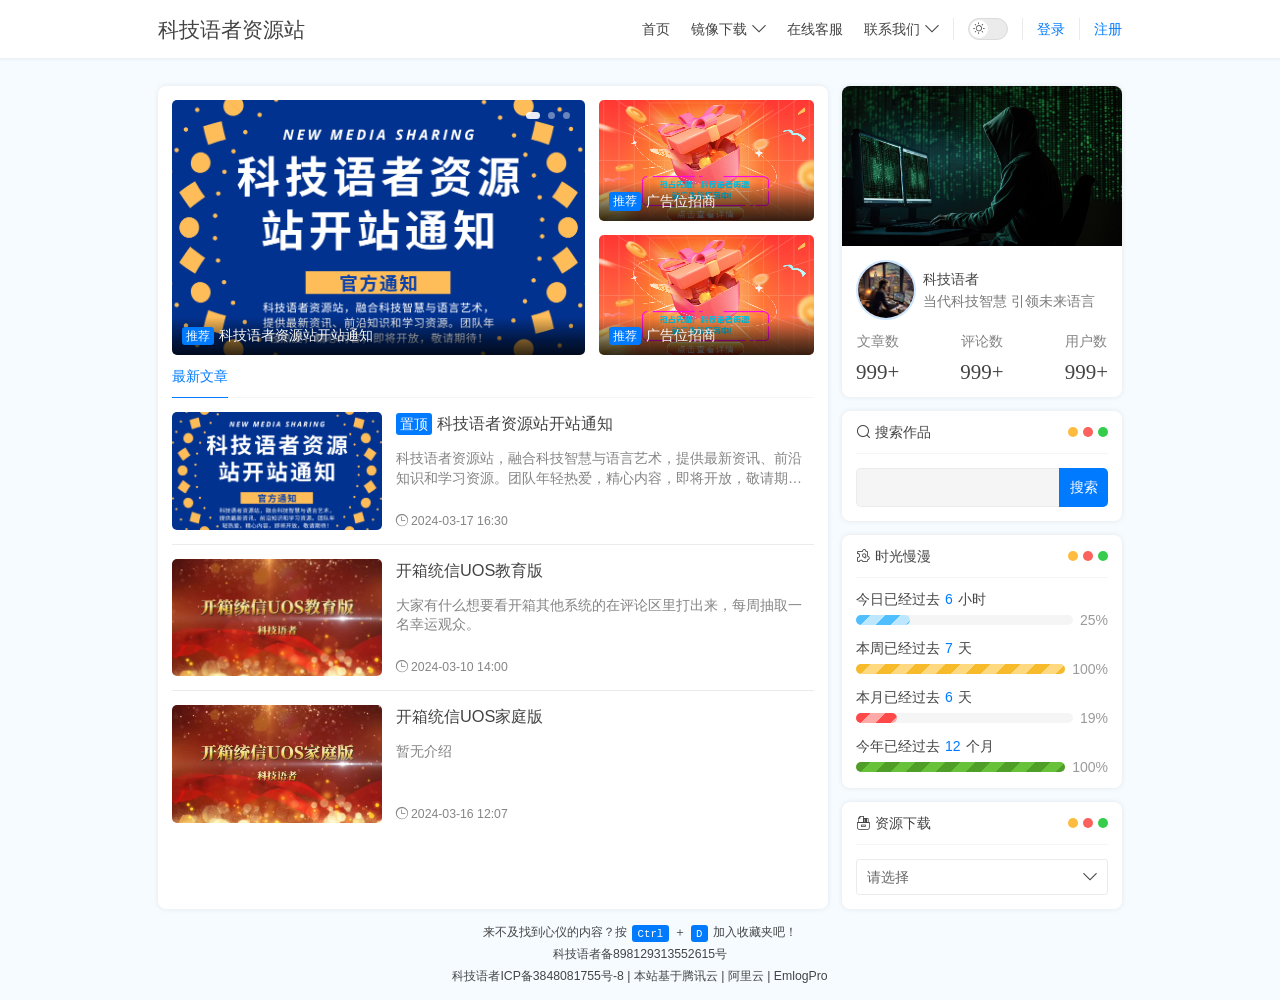
==== commit 6c73cfc5: "Add files via upload" ====
--- a/index.html
+++ b/index.html
@@ -229,7 +229,7 @@
                         </li>
                         <li class="item">
                             <div class="thumbnail">
-                                <a class="percent-image" href="https://simply.webkit.top/post/11">
+                                <a class="percent-image" href="/page/video/02/">
                                     <figure class="figure">
                                         <img src="/img/49cb2834113a5413432d5dc294b7c96cd2280132.jpg" alt="开箱统信UOS家庭版" />
                                     </figure>
@@ -237,19 +237,12 @@
                             </div>
                             <div class="infomation">
                                 <h3 class="title">
-                                    <a href="https://simply.webkit.top/post/11">开箱统信UOS家庭版</a>
+                                    <a href="/page/video/02/">开箱统信UOS家庭版</a>
                                 </h3>
                                 <div class="description">暂无介绍</div>
                                 <ul class="flex-list meta">
-                                    <li class="item sort">
-                                        <a class="sort" href="https://simply.webkit.top/sort/4"> <i class="icon-simply icon-category mr-3"></i>测试分类 </a>
-                                    </li>
-                                    <!--
-                                <li class="item item_author">
-                                    <a class="author" href="https://simply.webkit.top/author/1"><i class="icon-simply icon-author mr-3"></i>下载幸福</a>                                </li>
-                                -->
                                     <li class="item time">
-                                        <i class="icon-simply icon-time mr-3"></i>2023-12-12 17:49 </li>
+                                        <i class="icon-simply icon-time mr-3"></i>2024-03-16 12:07 </li>
                                 </ul>
                             </div>
                         </li>
